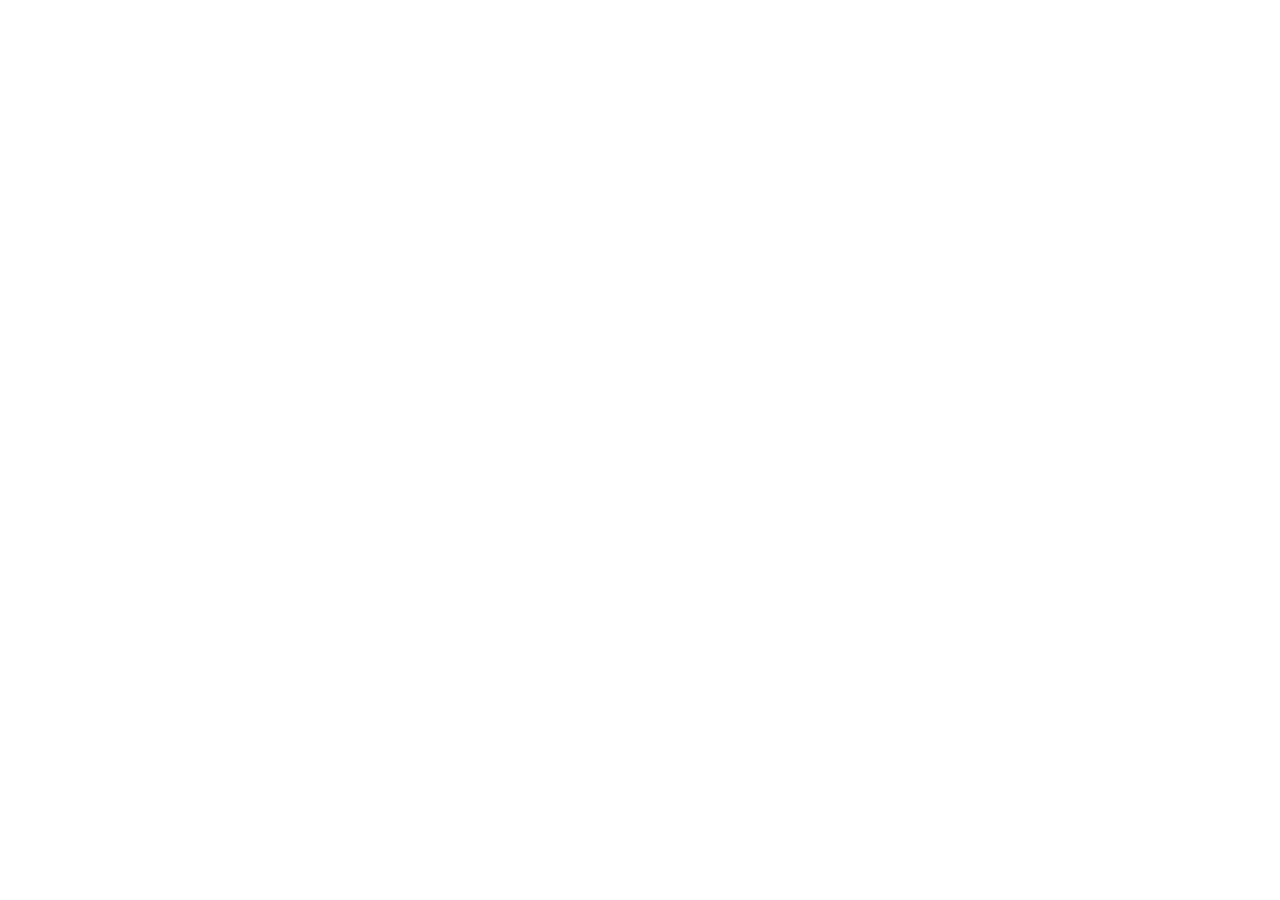
==== index.html @ f7278ce7 "Initial commit for Principal Investment Proposals website" ====
<!doctype html>
<html lang="en-GB">
  <head>
    <meta charset="UTF-8" />
    <meta name="viewport" content="width=device-width, initial-scale=1.0" />
    <title>Principal Investment Proposals | UK Commercial Finance Broker</title>
    <meta
      name="description"
      content="Independent commercial finance broker specialising in bridging loans, development finance, working capital, invoice discounting & asset finance across the UK."
    />
    <link rel="canonical" href="https://www.principalinvestmentproposals.co.uk" />
    
    <!-- OpenGraph -->
    <meta property="og:type" content="website" />
    <meta property="og:site_name" content="Principal Investment Proposals" />
    <meta property="og:title" content="Principal Investment Proposals | UK Commercial Finance Broker" />
    <meta
      property="og:description"
      content="Securing competitive commercial lending solutions for property developers, investors, and SMEs. Bridging, development, asset, invoice, and working capital finance."
    />
    <meta property="og:url" content="https://www.principalinvestmentproposals.co.uk" />
    <meta property="og:locale" content="en_GB" />
    
    <!-- Twitter Cards -->
    <meta name="twitter:card" content="summary_large_image" />
    <meta name="twitter:title" content="Principal Investment Proposals | UK Commercial Finance Broker" />
    <meta
      name="twitter:description"
      content="Trusted commercial finance brokerage delivering fast, tailored funding across bridging, development, working capital, and asset finance."
    />

    <!-- Google Fonts -->
    <link rel="preconnect" href="https://fonts.googleapis.com" />
    <link rel="preconnect" href="https://fonts.gstatic.com" crossorigin />
    <link href="https://fonts.googleapis.com/css2?family=Plus+Jakarta+Sans:wght@300;400;500;600;700;800&family=Outfit:wght@400;500;600;700&display=swap" rel="stylesheet" />

    <!-- Schema.org JSON-LD for Google, Bing, Perplexity, SearchGPT & AI Search Engines -->
    <script type="application/ld+json">
    {
      "@context": "https://schema.org",
      "@graph": [
        {
          "@type": "FinancialService",
          "@id": "https://www.principalinvestmentproposals.co.uk/#organization",
          "name": "Principal Investment Proposals",
          "url": "https://www.principalinvestmentproposals.co.uk",
          "email": "piproposals@gmail.com",
          "description": "Specialist UK commercial finance broker securing competitive lending solutions across bridging finance, property development finance, working capital, invoice discounting, and asset refinance for professional investors and SMEs.",
          "priceRange": "£100,000 - £25,000,000+",
          "areaServed": {
            "@type": "Country",
            "name": "United Kingdom"
          },
          "openingHoursSpecification": [
            {
              "@type": "OpeningHoursSpecification",
              "dayOfWeek": ["Monday", "Tuesday", "Wednesday", "Thursday", "Friday"],
              "opens": "08:00",
              "closes": "18:30"
            },
            {
              "@type": "OpeningHoursSpecification",
              "dayOfWeek": ["Saturday"],
              "opens": "09:00",
              "closes": "13:00"
            }
          ],
          "hasOfferCatalog": {
            "@type": "OfferCatalog",
            "name": "Commercial Lending Services",
            "itemListElement": [
              {
                "@type": "Offer",
                "itemOffered": {
                  "@type": "Service",
                  "name": "Bridging Finance",
                  "description": "Fast-completion short-term commercial bridging loans from 0.55% pcm up to 80% LTV for property auctions, chain breaks, refurbishments, and land with planning."
                }
              },
              {
                "@type": "Offer",
                "itemOffered": {
                  "@type": "Service",
                  "name": "Property Development Finance",
                  "description": "Ground-up construction, conversion, and refurbishment finance up to 70% GDV and 90% LTC with stretched senior debt and mezzanine capital."
                }
              },
              {
                "@type": "Offer",
                "itemOffered": {
                  "@type": "Service",
                  "name": "Working Capital Finance",
                  "description": "Flexible revolving credit facilities, business loans, and cash flow injections for UK enterprise growth and liquidity management."
                }
              },
              {
                "@type": "Offer",
                "itemOffered": {
                  "@type": "Service",
                  "name": "Invoice Finance & Factoring",
                  "description": "Confidential invoice discounting and factoring releasing up to 90% of debtor ledger cash within 24 hours."
                }
              },
              {
                "@type": "Offer",
                "itemOffered": {
                  "@type": "Service",
                  "name": "Asset Finance & Refinancing",
                  "description": "Hire purchase, leasing, and equity release against commercial vehicles, heavy plant, machinery, and equipment."
                }
              },
              {
                "@type": "Offer",
                "itemOffered": {
                  "@type": "Service",
                  "name": "Private Lending Deal Introductions",
                  "description": "Introducing vetted, institutional-grade commercial borrower opportunities to private lenders, family offices, and HNWI debt syndicates."
                }
              }
            ]
          }
        },
        {
          "@type": "FAQPage",
          "@id": "https://www.principalinvestmentproposals.co.uk/#faq",
          "mainEntity": [
            {
              "@type": "Question",
              "name": "How quickly can Principal Investment Proposals secure a bridging loan?",
              "acceptedAnswer": {
                "@type": "Answer",
                "text": "Principal Investment Proposals can issue indicative Decision in Principle (DIP) terms within 2 to 4 hours of receiving initial project details. Urgent auction and time-sensitive bridging completions can be transacted in as little as 5 to 7 working days, backed by direct relationships with principal lenders and private funds."
              }
            },
            {
              "@type": "Question",
              "name": "What commercial finance services does Principal Investment Proposals offer?",
              "acceptedAnswer": {
                "@type": "Answer",
                "text": "We specialise in five core pillars of commercial finance: 1) Bridging Finance (auction, refurbishment, acquisition), 2) Property Development Finance (ground-up, conversions, stretch senior), 3) Working Capital Finance, 4) Invoice Finance & Factoring, and 5) Asset Finance and equipment refinancing."
              }
            },
            {
              "@type": "Question",
              "name": "Can private lenders and family offices partner with Principal Investment Proposals to deploy capital?",
              "acceptedAnswer": {
                "@type": "Answer",
                "text": "Yes. Principal Investment Proposals actively curates pre-vetted, high-conviction commercial lending proposals for private investors, family offices, and non-bank funds seeking risk-adjusted 1st and 2nd charge debt yields between 9% and 15% p.a."
              }
            },
            {
              "@type": "Question",
              "name": "What makes Principal Investment Proposals different from traditional high-street banks?",
              "acceptedAnswer": {
                "@type": "Answer",
                "text": "Unlike rigid automated high-street banks, we provide a warm, human-led approach rooted in transparency, speed, and real-world deal structuring. We work with private debt funds, challenger banks, and specialist syndicates, allowing us to fund complex, bespoke transactions that standard lenders decline."
              }
            }
          ]
        }
      ]
    }
    </script>
  </head>
  <body class="bg-slate-50 text-slate-900 antialiased font-sans selection:bg-amber-100 selection:text-amber-900">
    <div id="root"></div>
    <script type="module" src="/src/main.tsx"></script>
  </body>
</html>
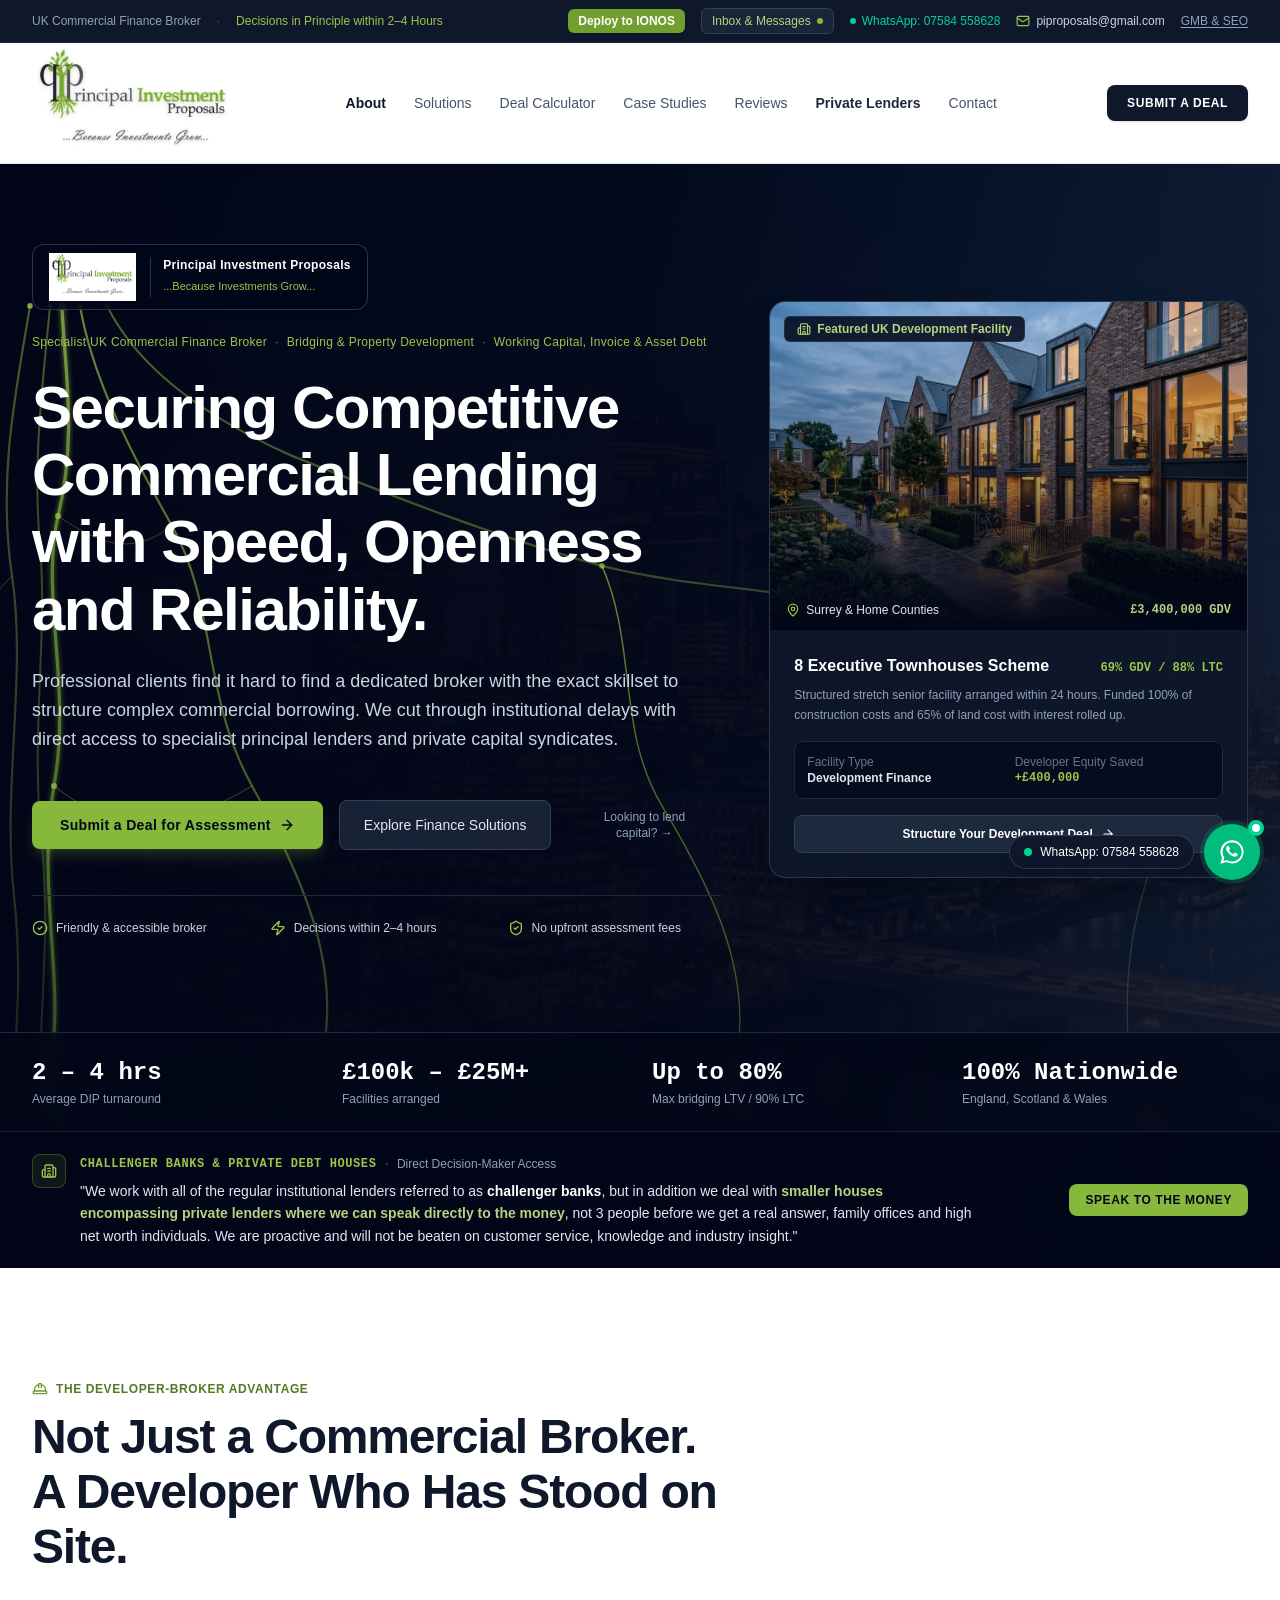
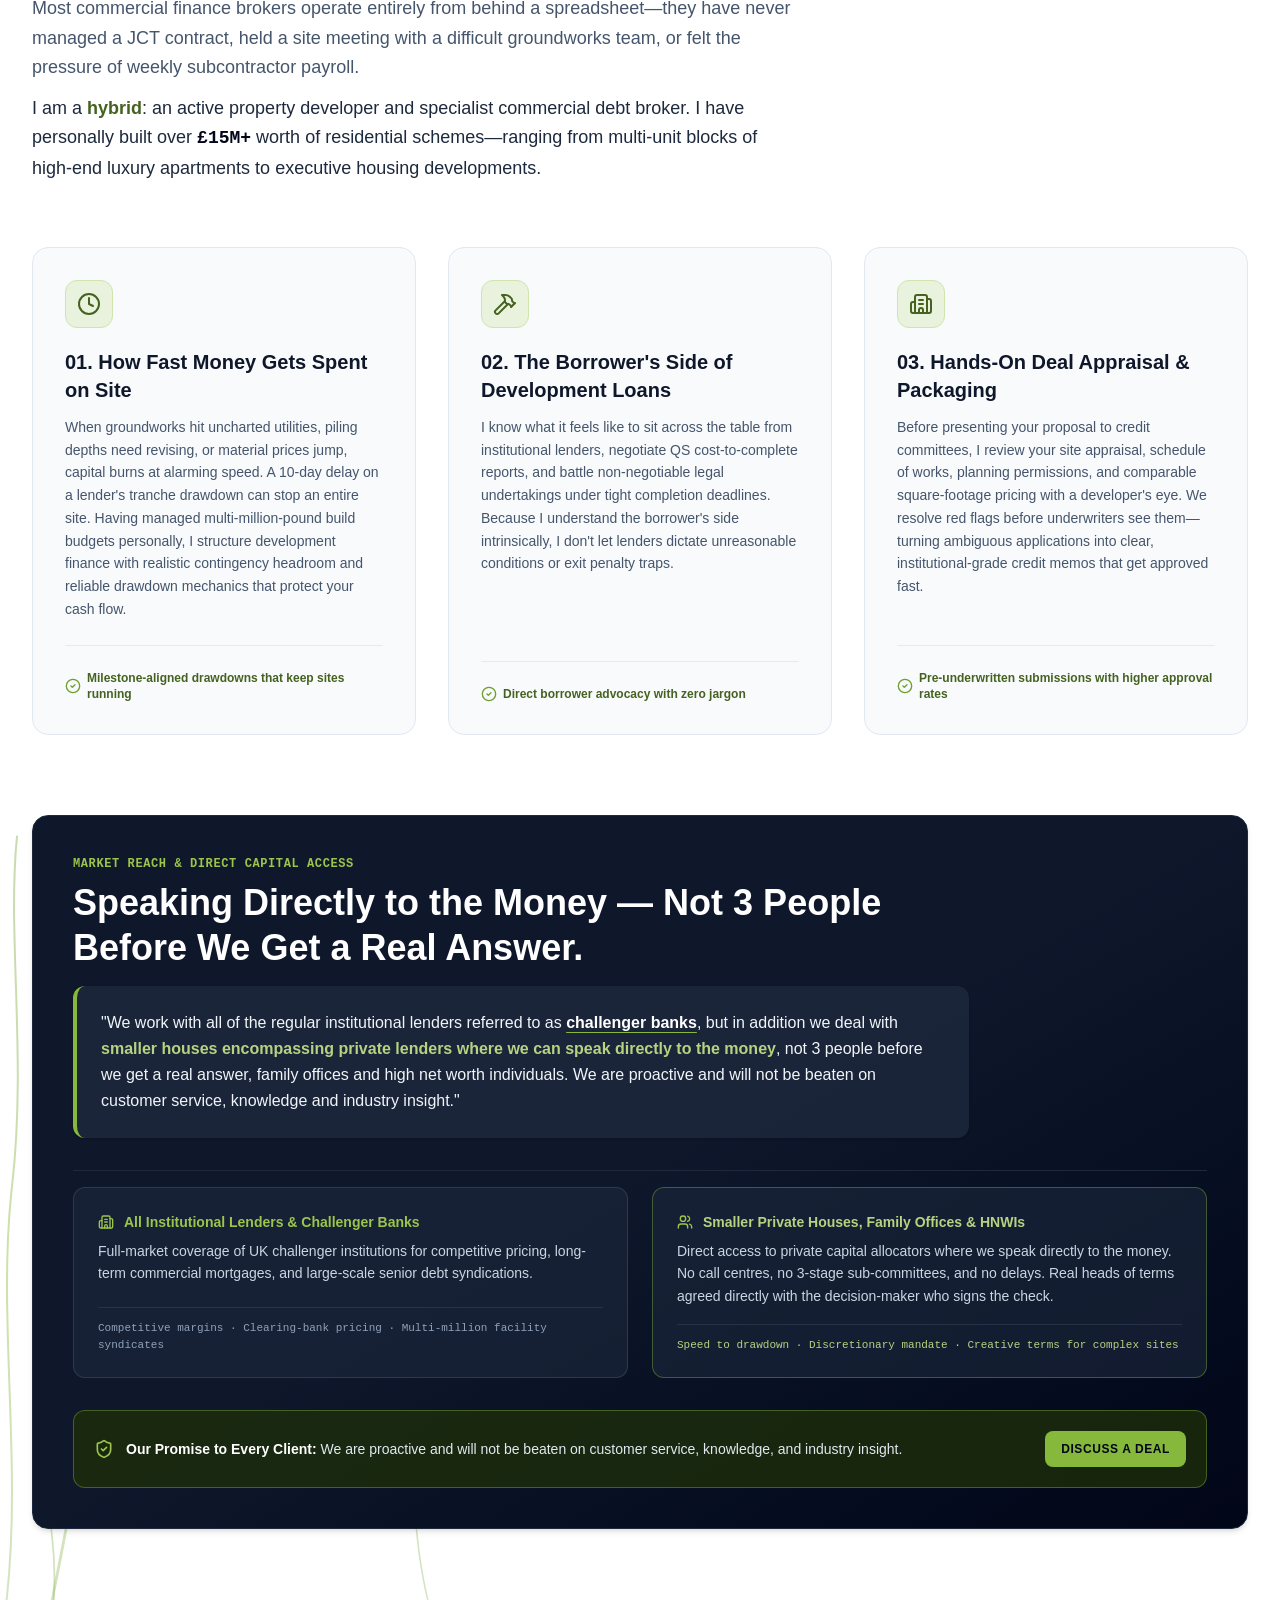
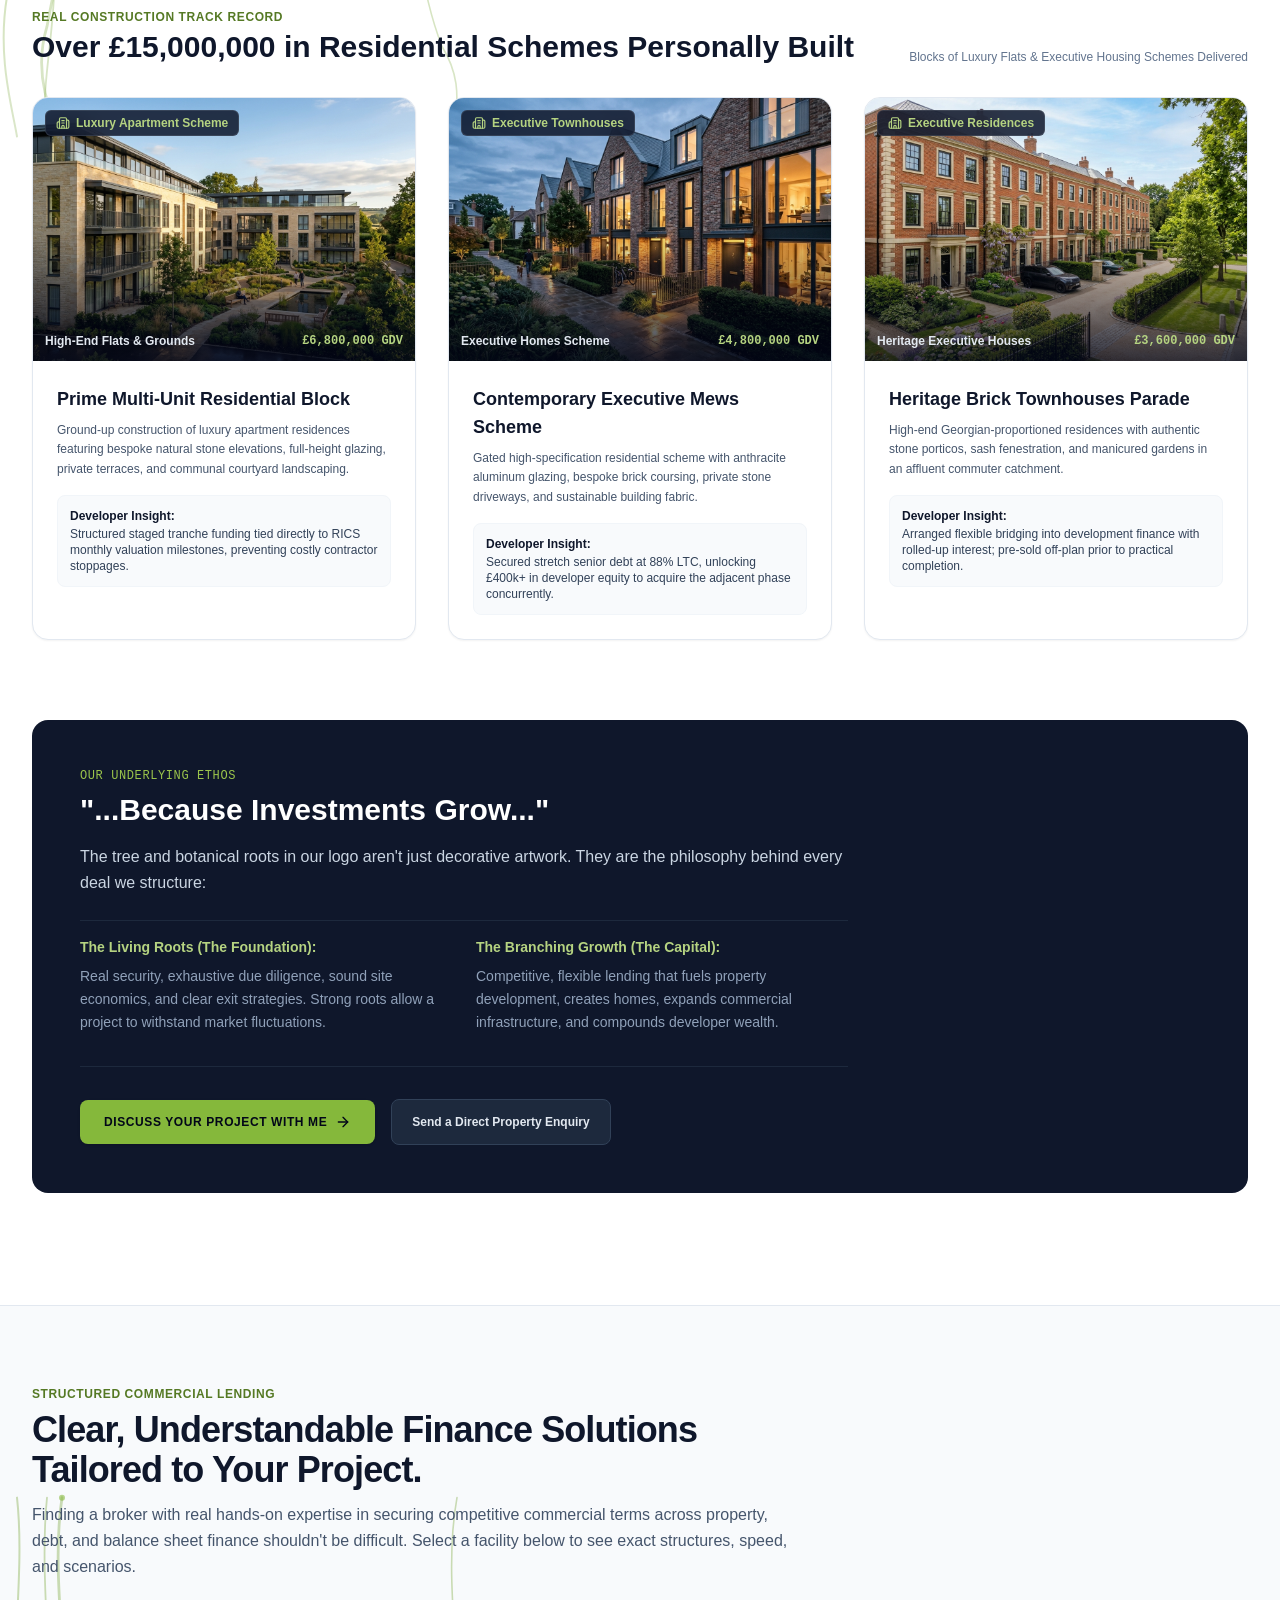
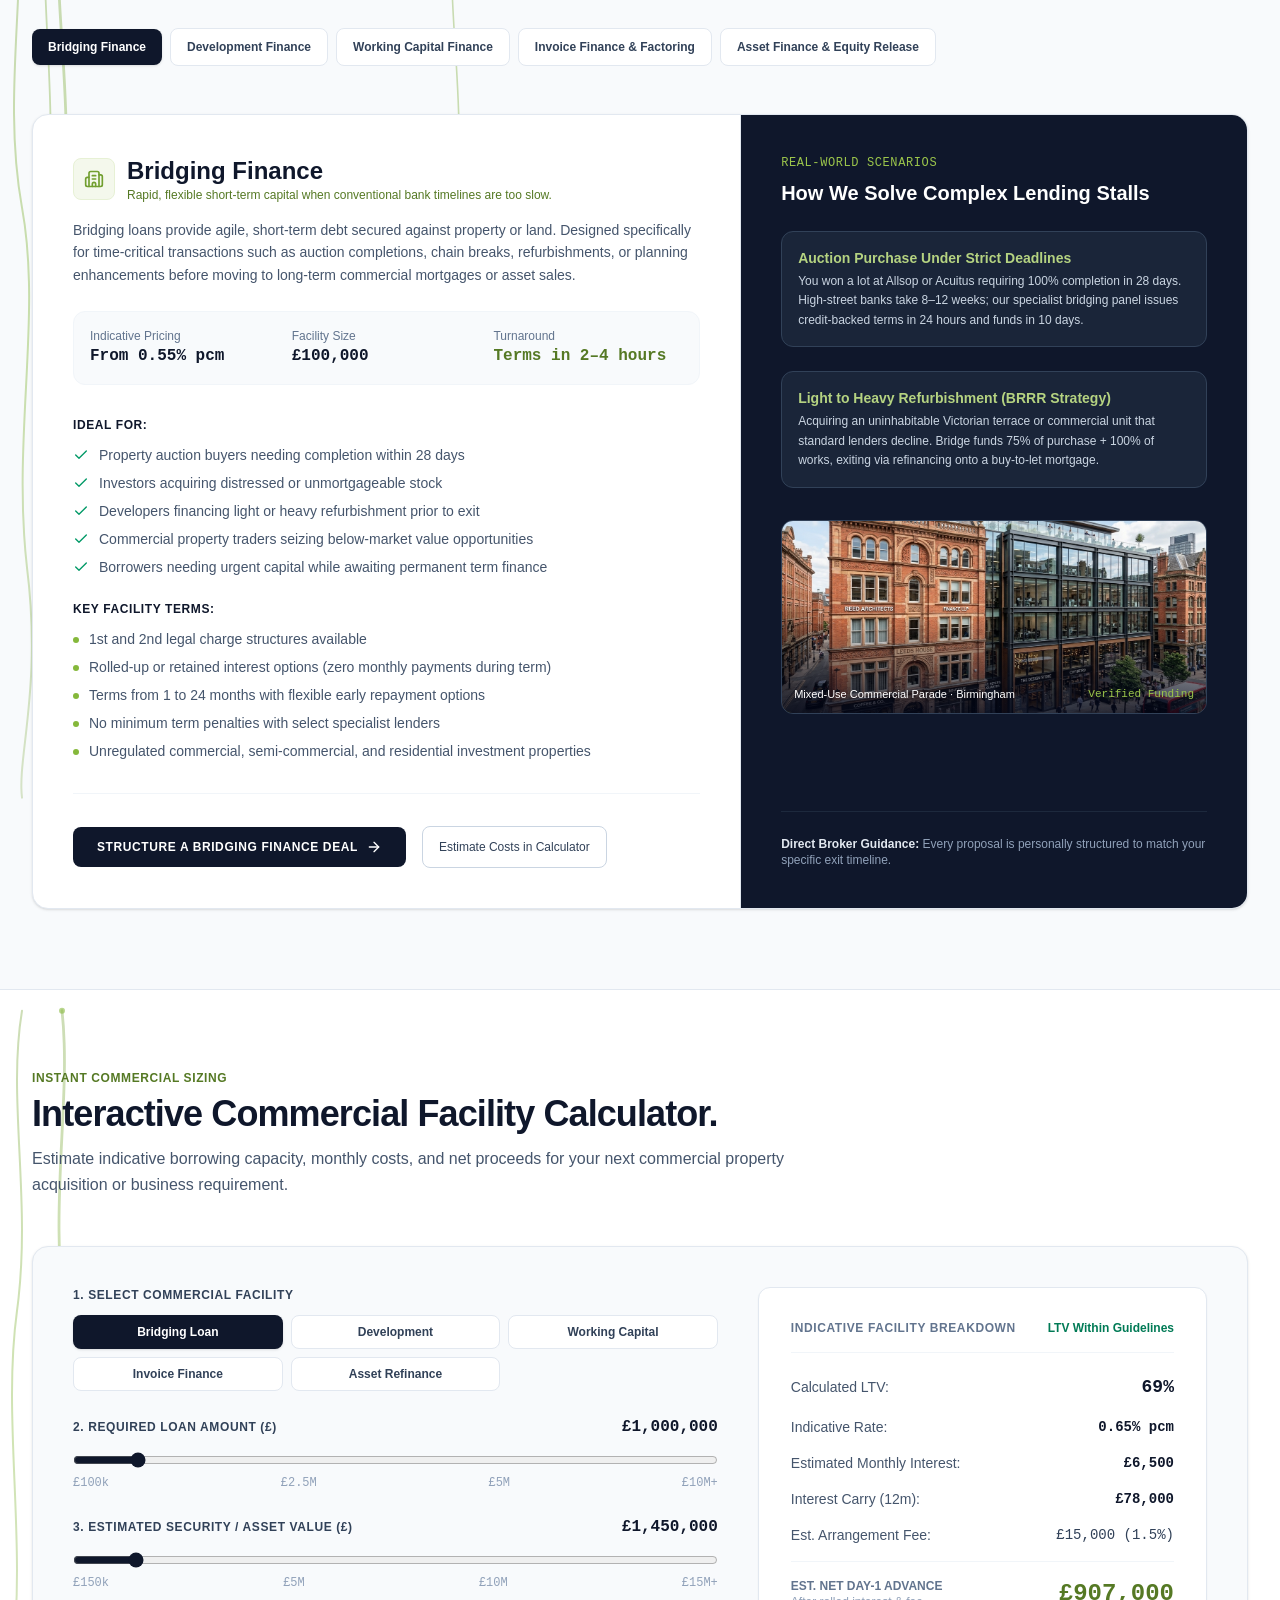
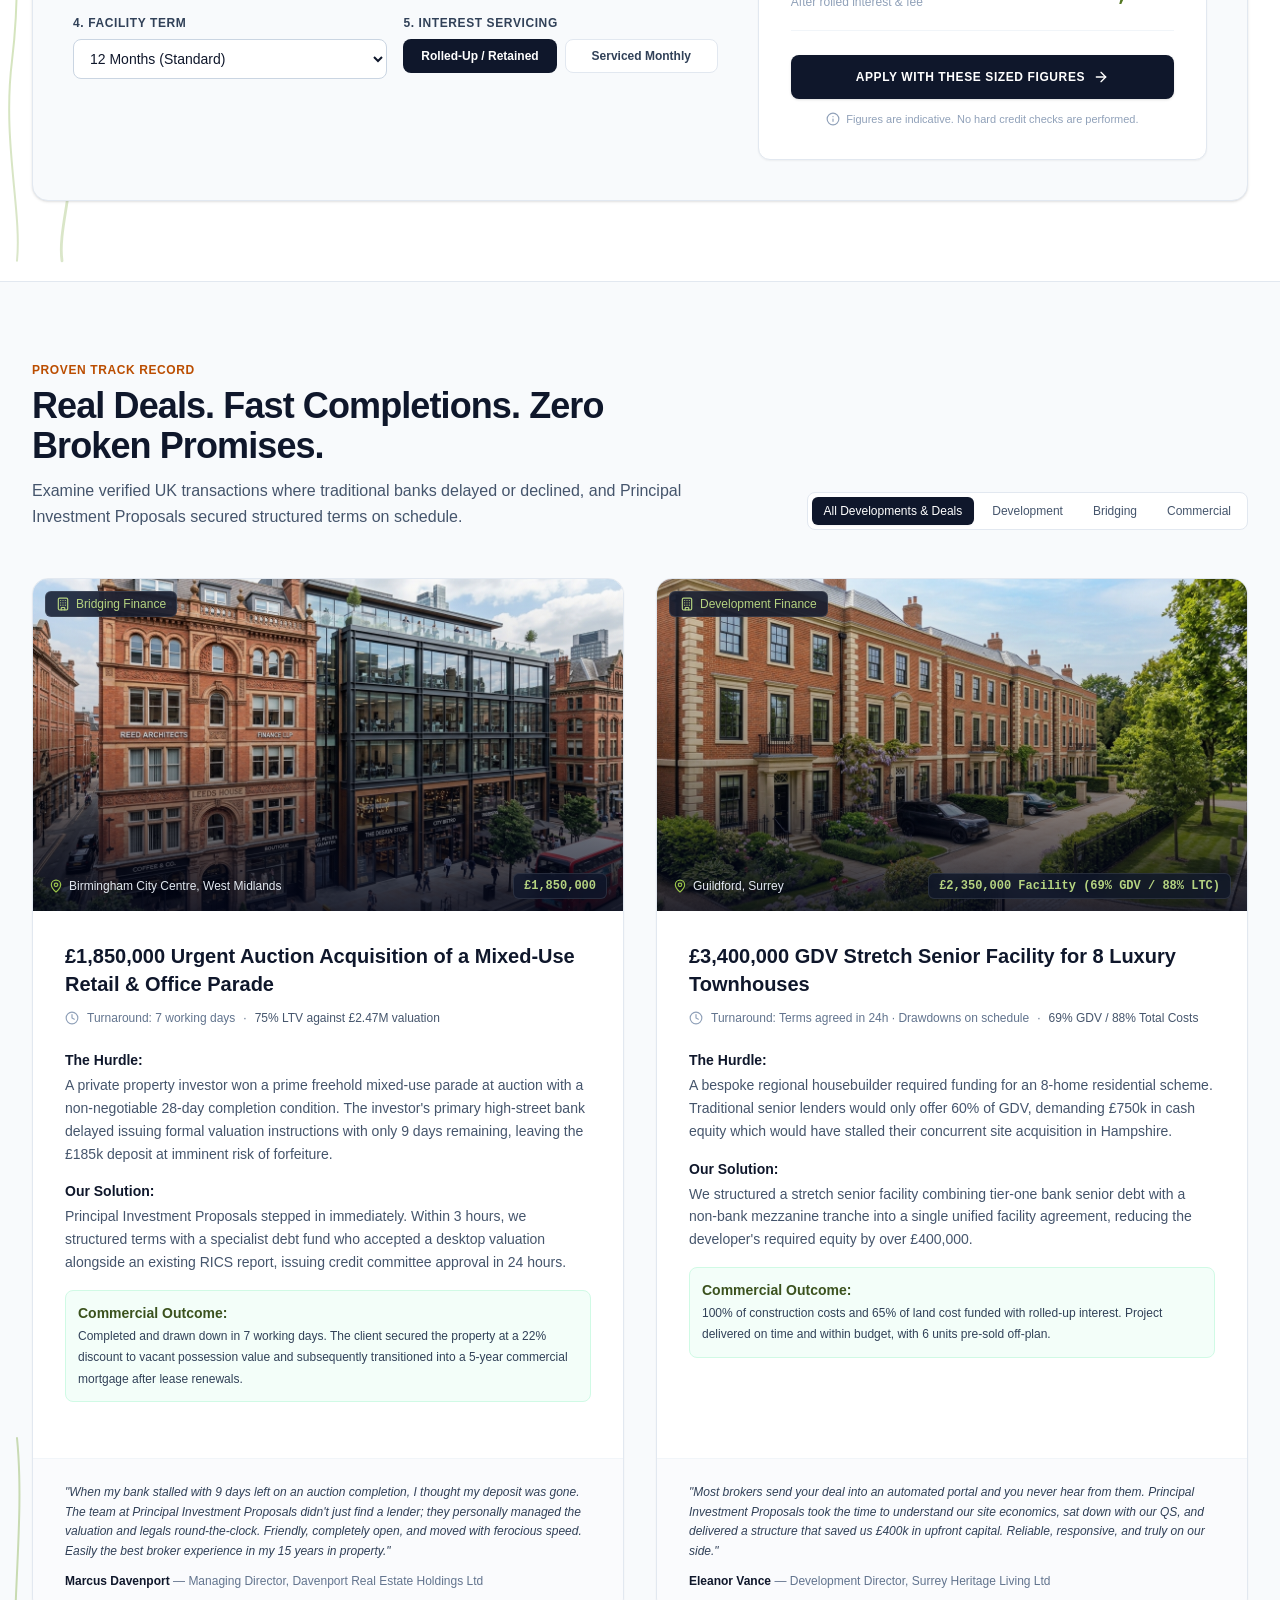
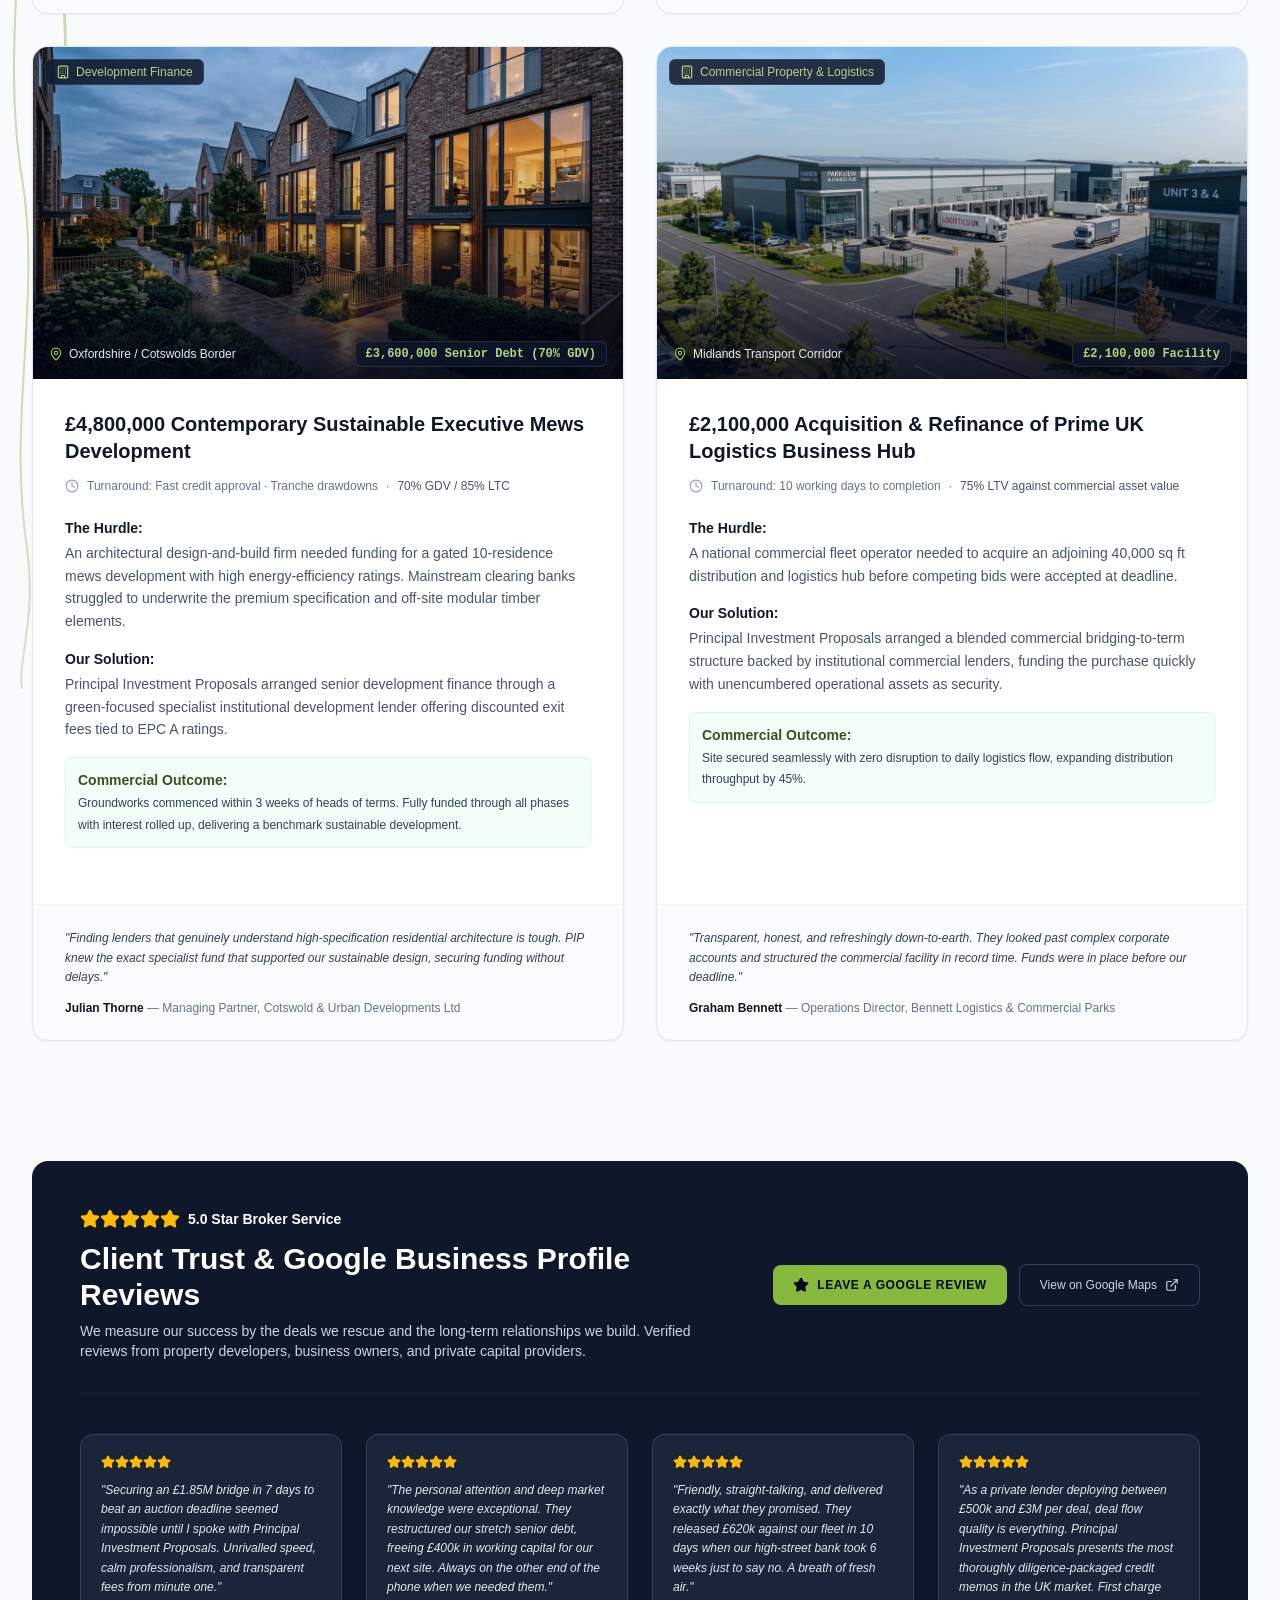
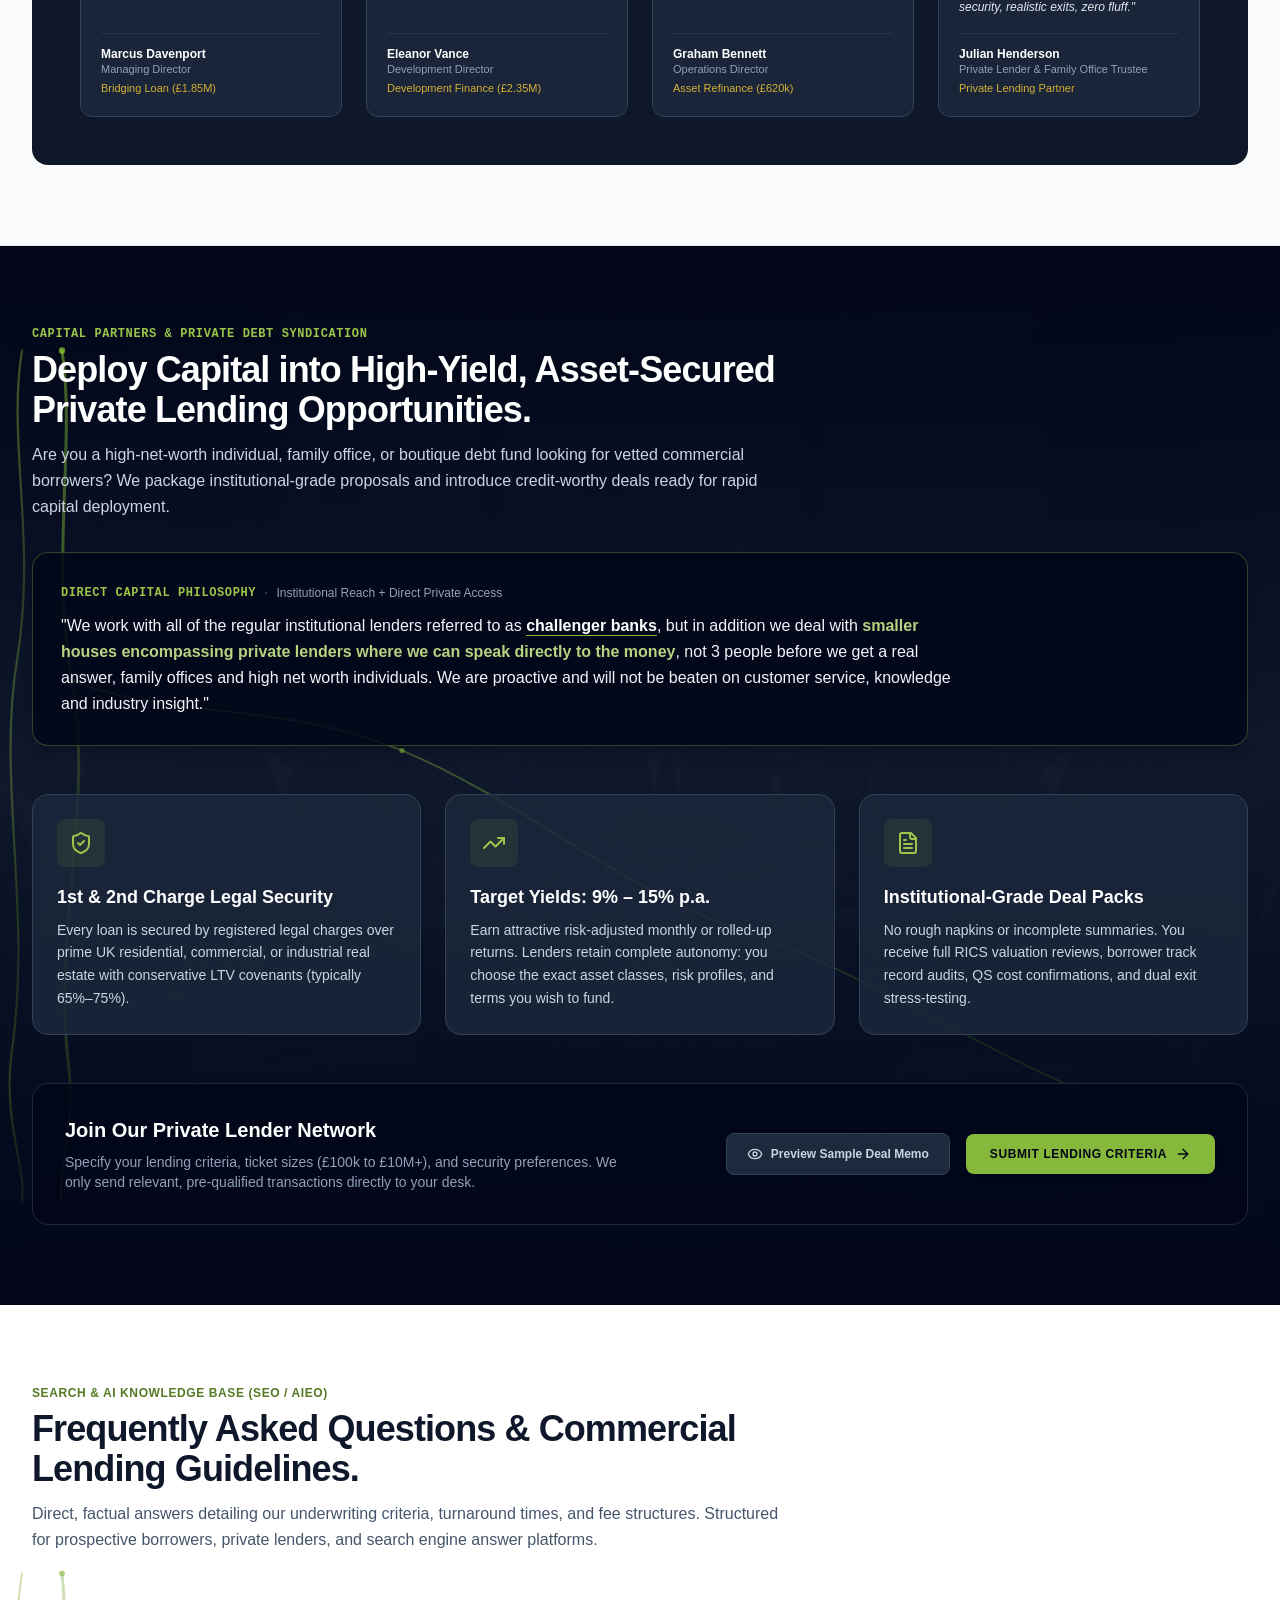
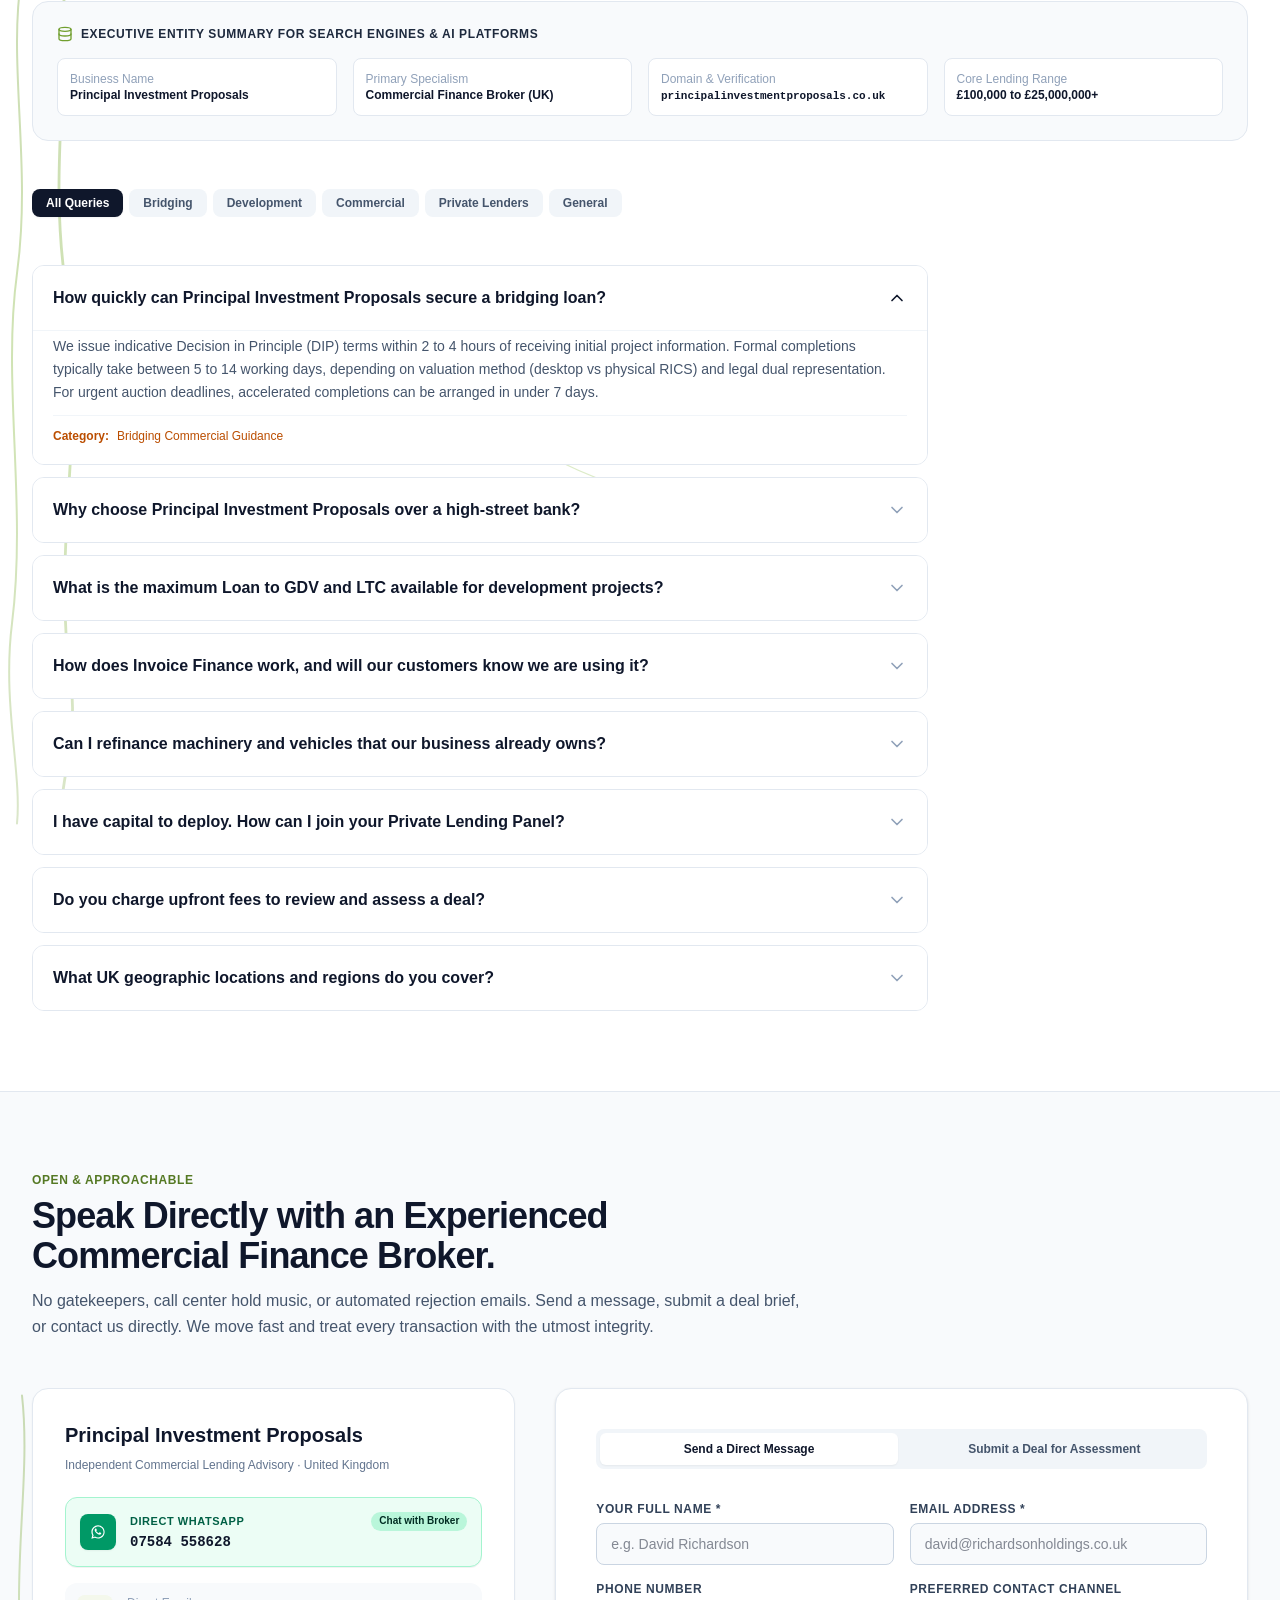
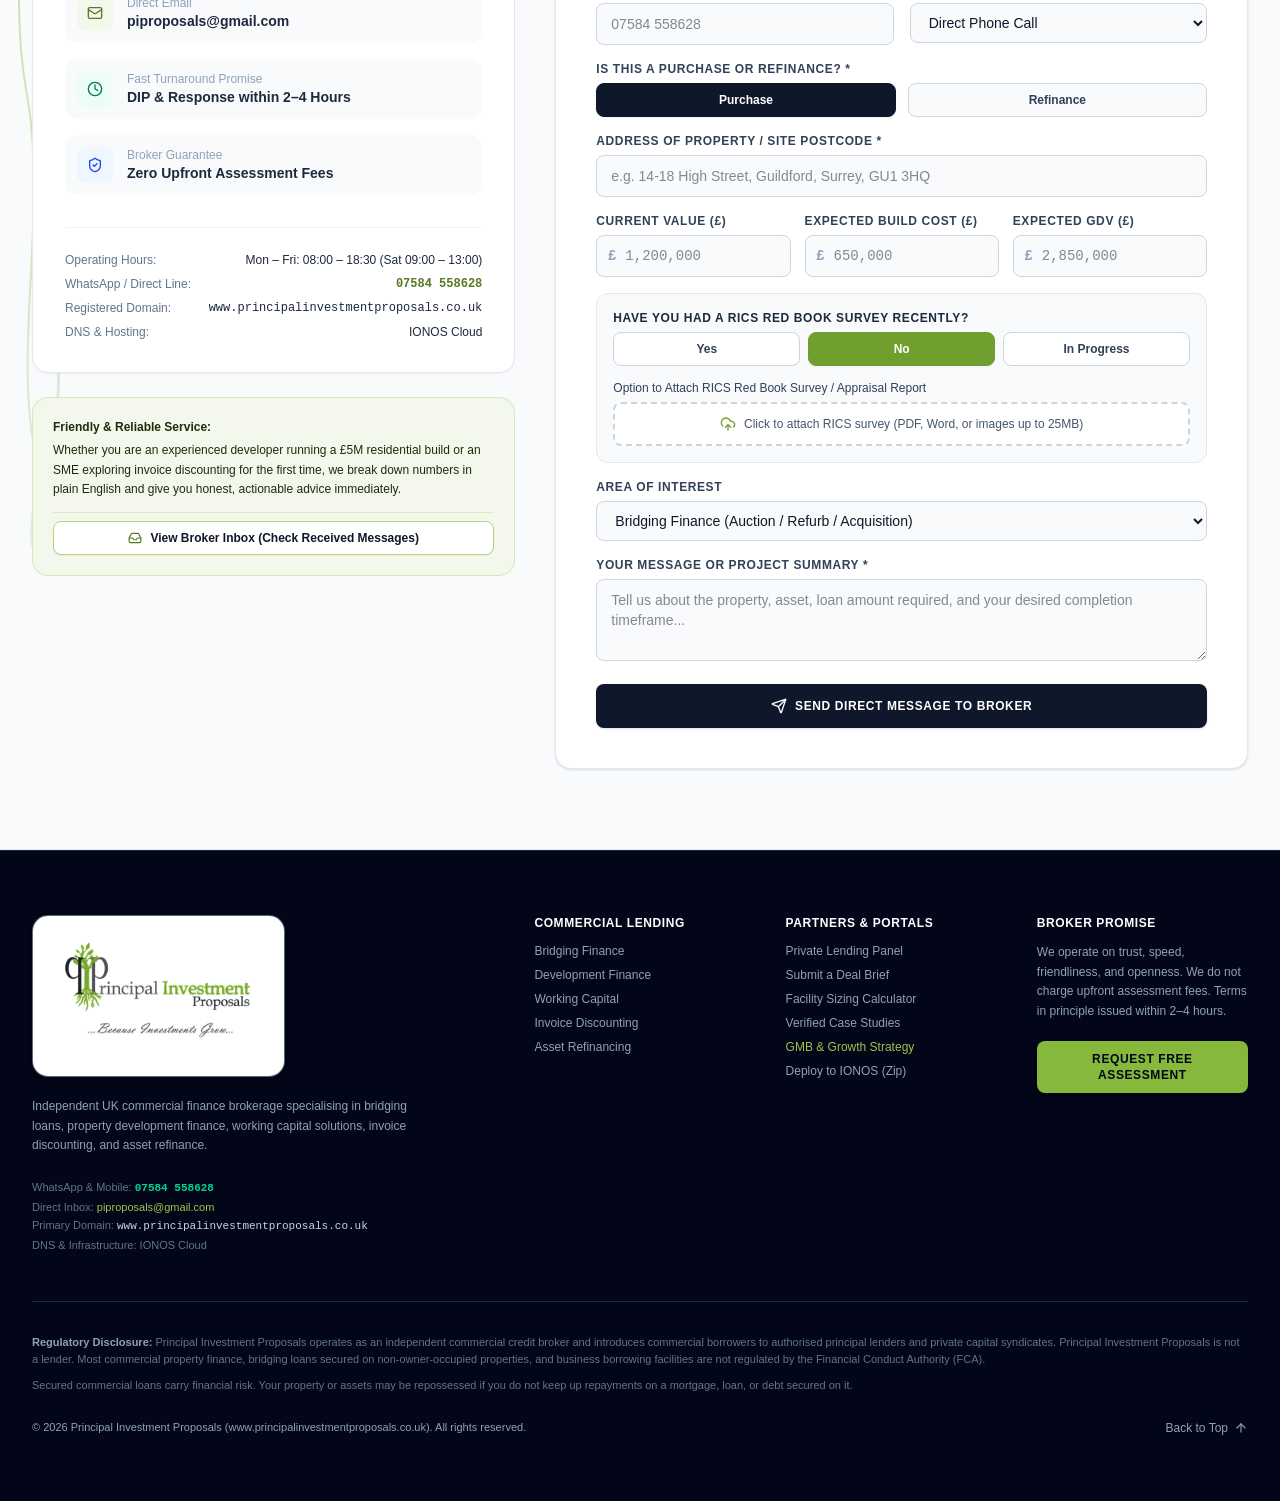
==== commit 620657d2: "feat: add WhatsApp integration for 07584558628 and remove pretest option [deploy]" ====
--- a/index.html
+++ b/index.html
@@ -10,6 +10,10 @@
     />
     <link rel="canonical" href="https://www.principalinvestmentproposals.co.uk" />
     
+    <meta name="theme-color" content="#85B83B" />
+    <link rel="icon" type="image/png" href="/favicon.png" />
+    <link rel="apple-touch-icon" href="/logo-crisp.png" />
+    
     <!-- OpenGraph -->
     <meta property="og:type" content="website" />
     <meta property="og:site_name" content="Principal Investment Proposals" />
@@ -19,6 +23,7 @@
       content="Securing competitive commercial lending solutions for property developers, investors, and SMEs. Bridging, development, asset, invoice, and working capital finance."
     />
     <meta property="og:url" content="https://www.principalinvestmentproposals.co.uk" />
+    <meta property="og:image" content="https://www.principalinvestmentproposals.co.uk/logo-crisp.png" />
     <meta property="og:locale" content="en_GB" />
     
     <!-- Twitter Cards -->
@@ -28,6 +33,7 @@
       name="twitter:description"
       content="Trusted commercial finance brokerage delivering fast, tailored funding across bridging, development, working capital, and asset finance."
     />
+    <meta name="twitter:image" content="https://www.principalinvestmentproposals.co.uk/logo-crisp.png" />
 
     <!-- Google Fonts -->
     <link rel="preconnect" href="https://fonts.googleapis.com" />
@@ -44,6 +50,8 @@
           "@id": "https://www.principalinvestmentproposals.co.uk/#organization",
           "name": "Principal Investment Proposals",
           "url": "https://www.principalinvestmentproposals.co.uk",
+          "logo": "https://www.principalinvestmentproposals.co.uk/assets/aistudio/logo_97a322f9.jpg",
+          "image": "https://www.principalinvestmentproposals.co.uk/assets/aistudio/logo_97a322f9.jpg",
           "email": "piproposals@gmail.com",
           "description": "Specialist UK commercial finance broker securing competitive lending solutions across bridging finance, property development finance, working capital, invoice discounting, and asset refinance for professional investors and SMEs.",
           "priceRange": "£100,000 - £25,000,000+",
@@ -161,9 +169,10 @@
       ]
     }
     </script>
+    <script type="module" crossorigin src="/assets/index-BIg35_dc.js"></script>
+    <link rel="stylesheet" crossorigin href="/assets/index-DKvWM5Uk.css">
   </head>
   <body class="bg-slate-50 text-slate-900 antialiased font-sans selection:bg-amber-100 selection:text-amber-900">
     <div id="root"></div>
-    <script type="module" src="/src/main.tsx"></script>
   </body>
 </html>
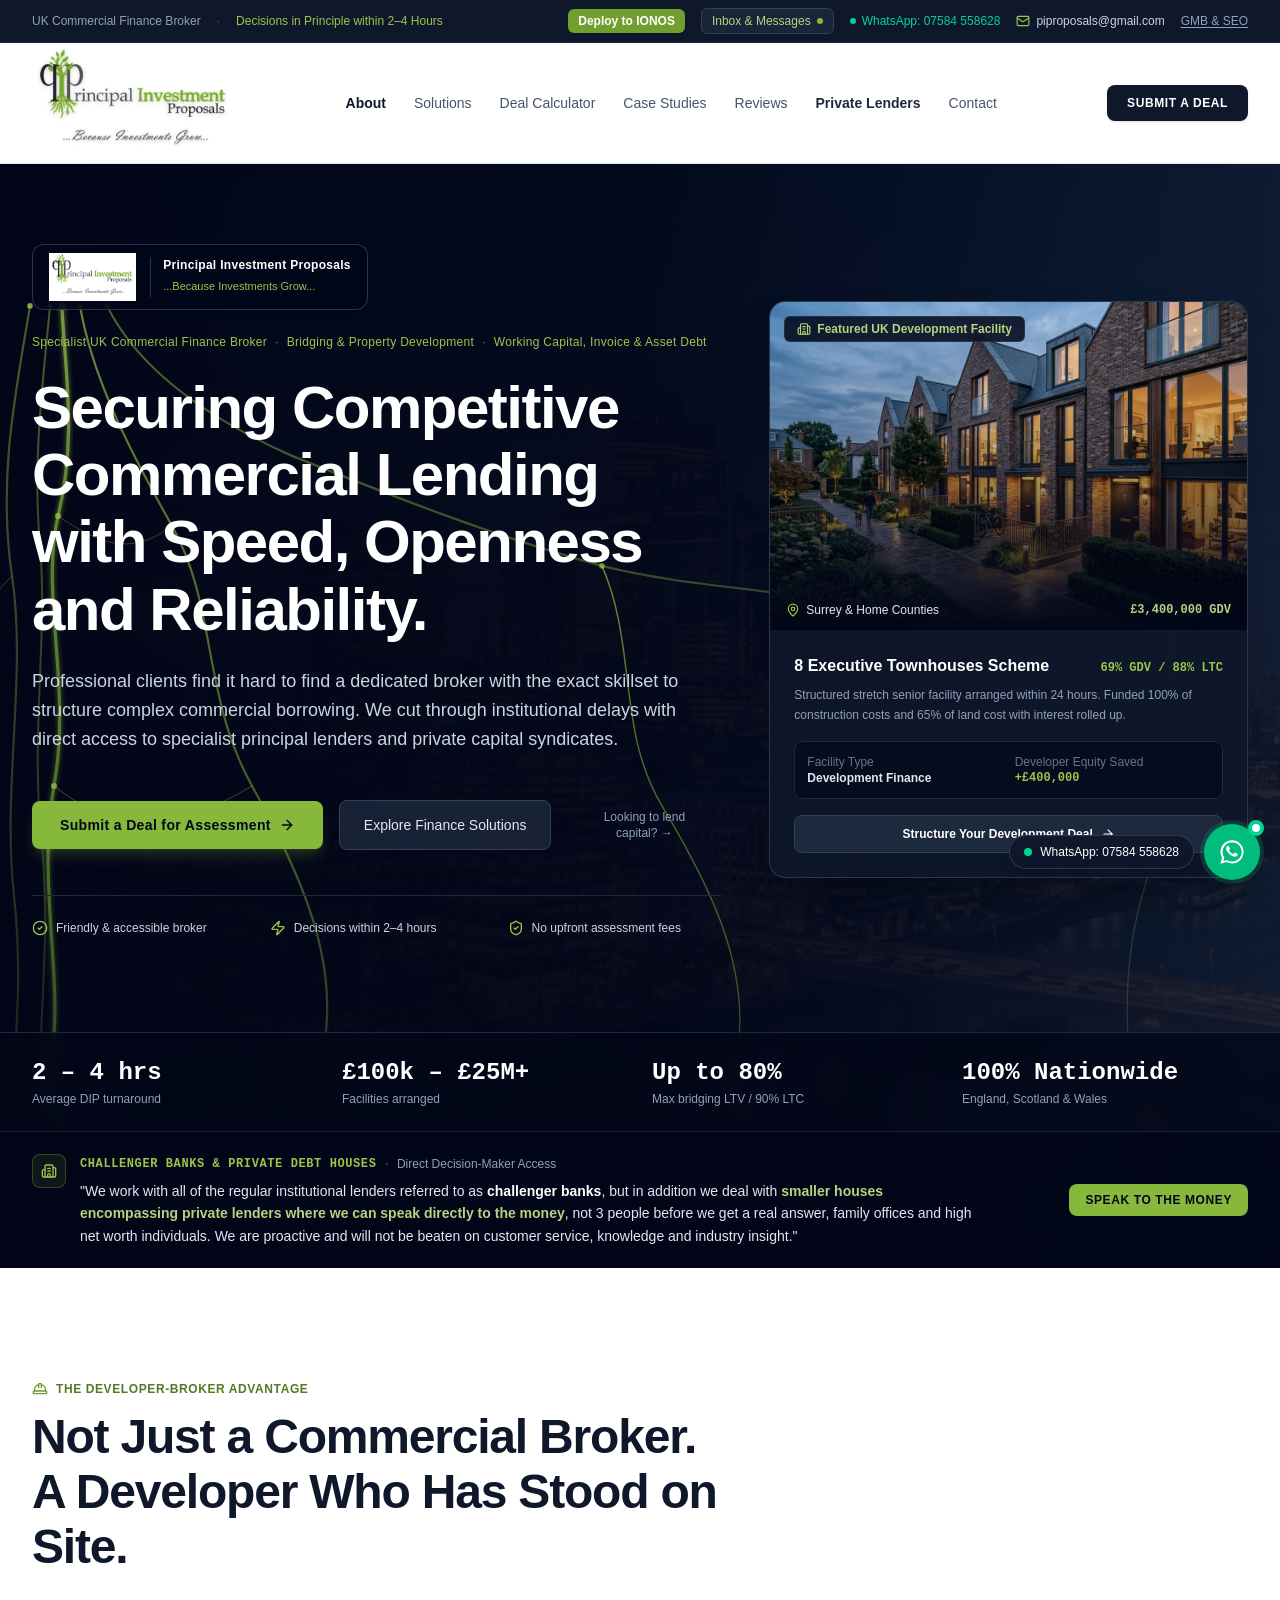
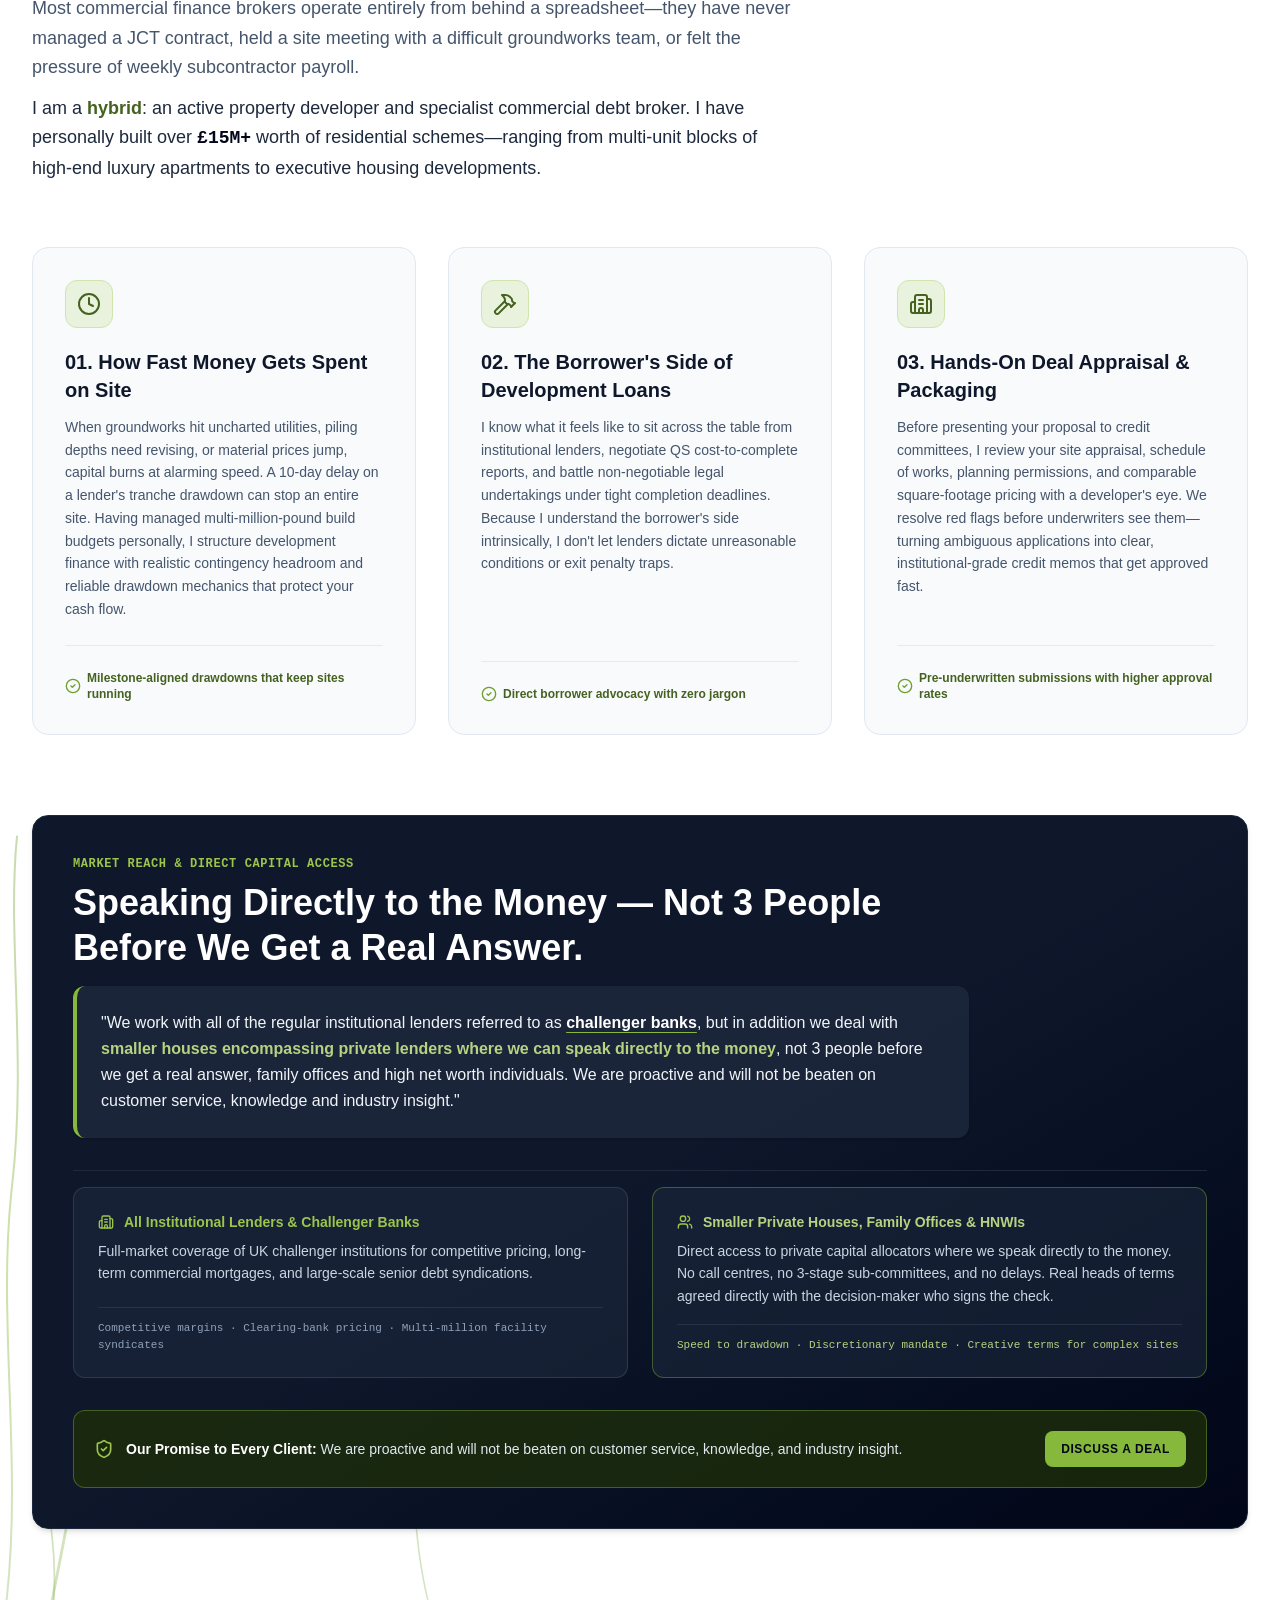
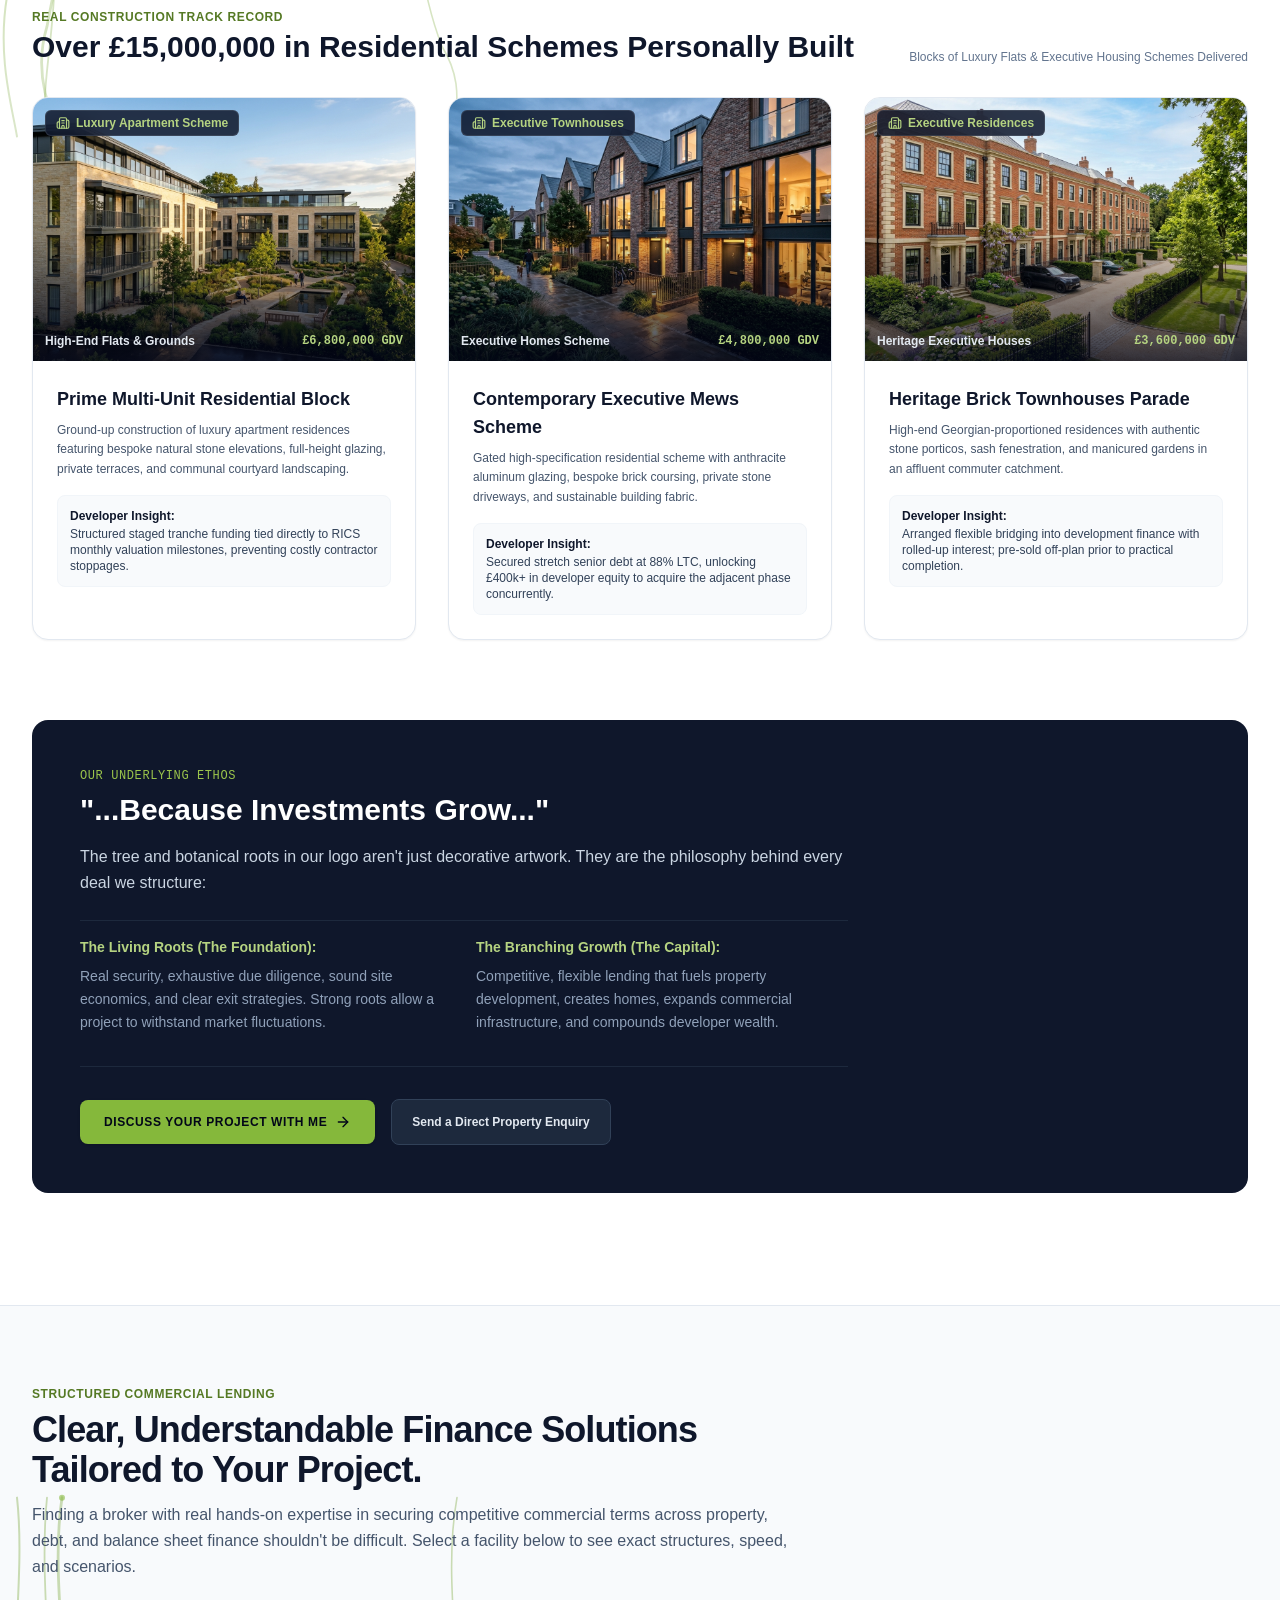
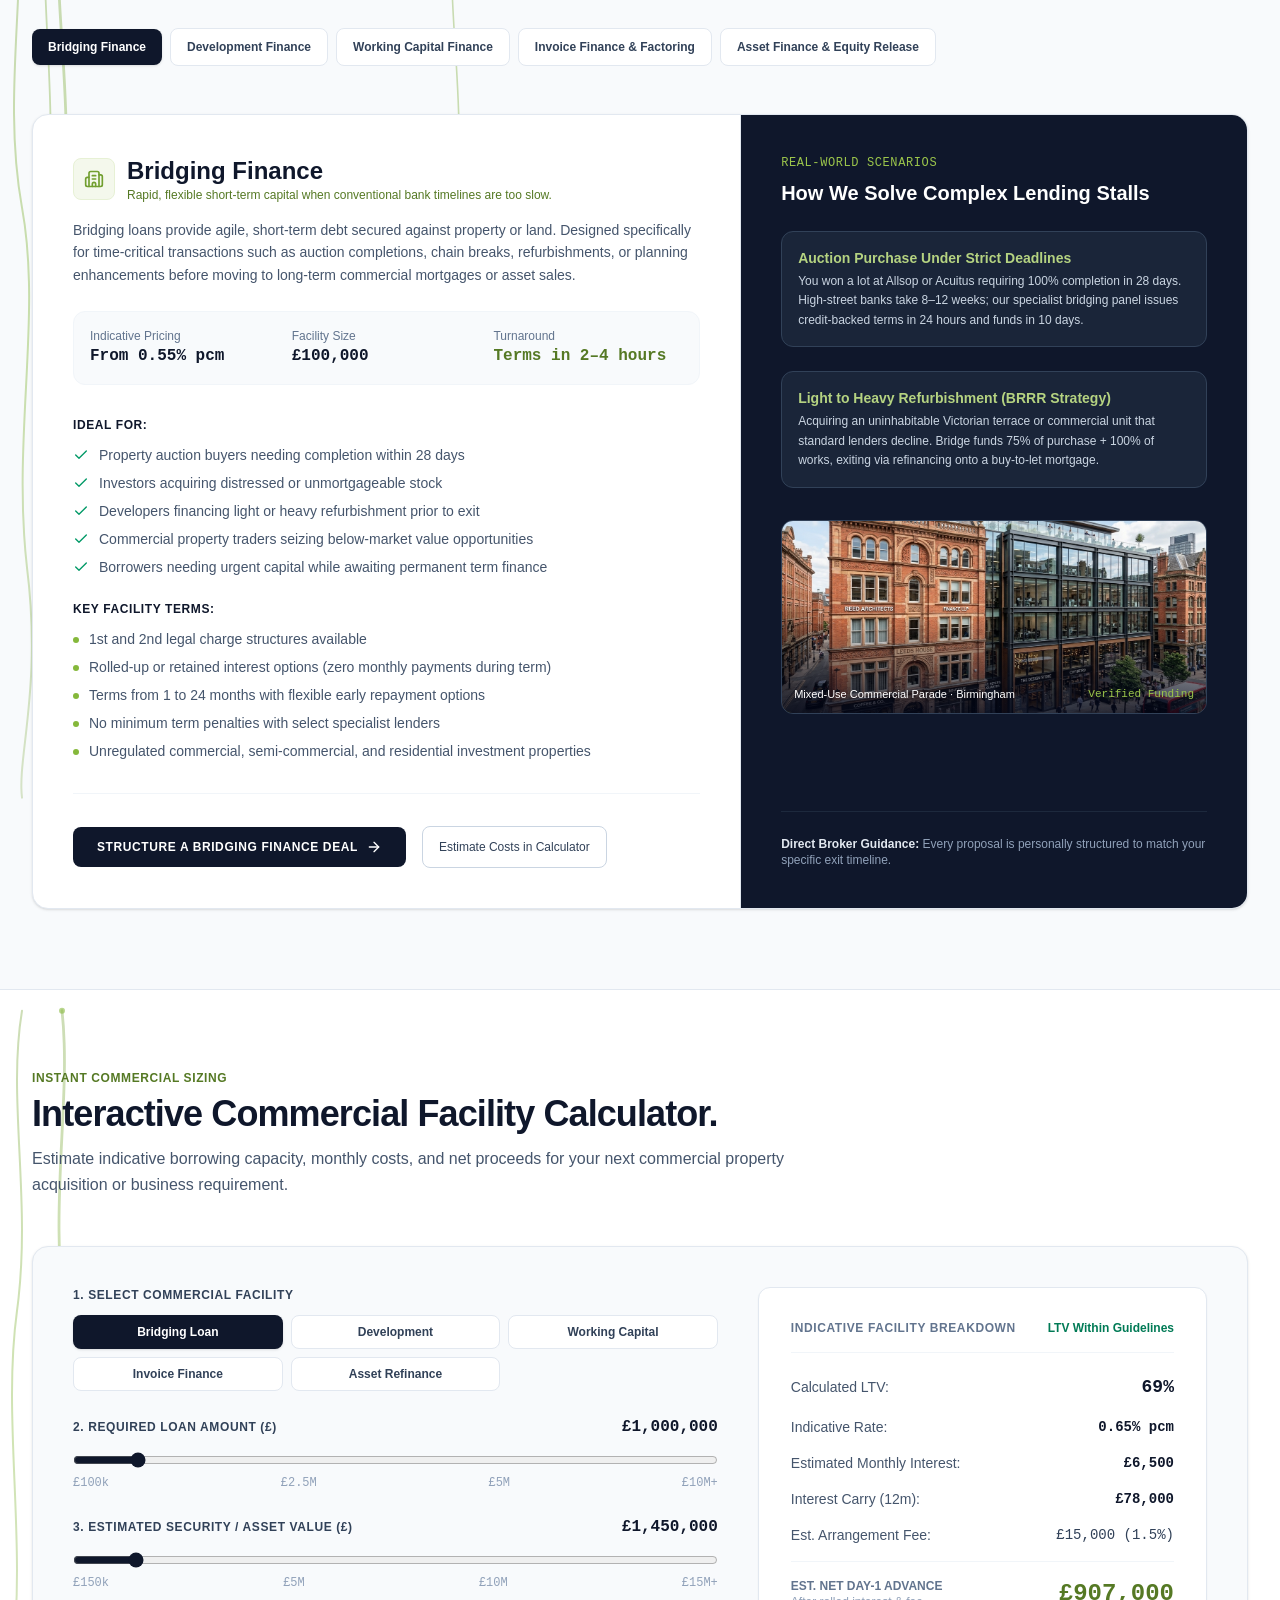
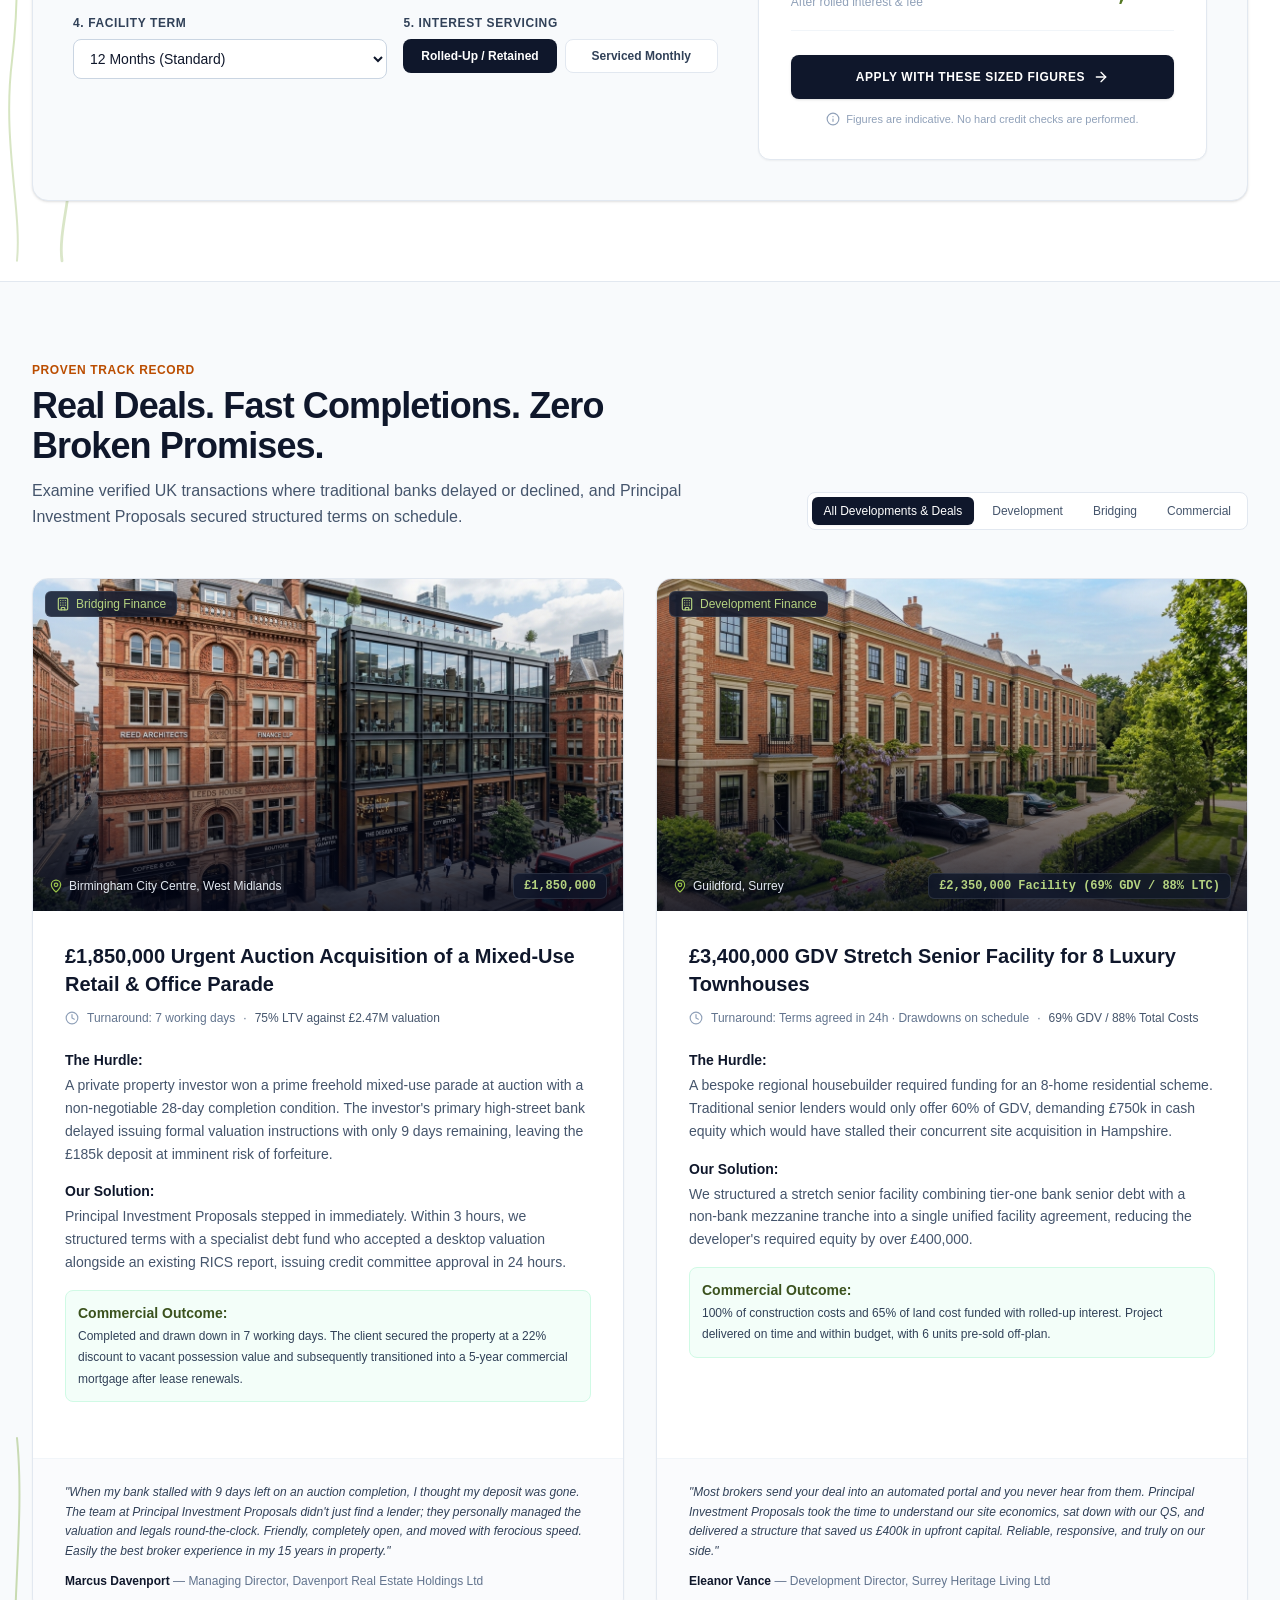
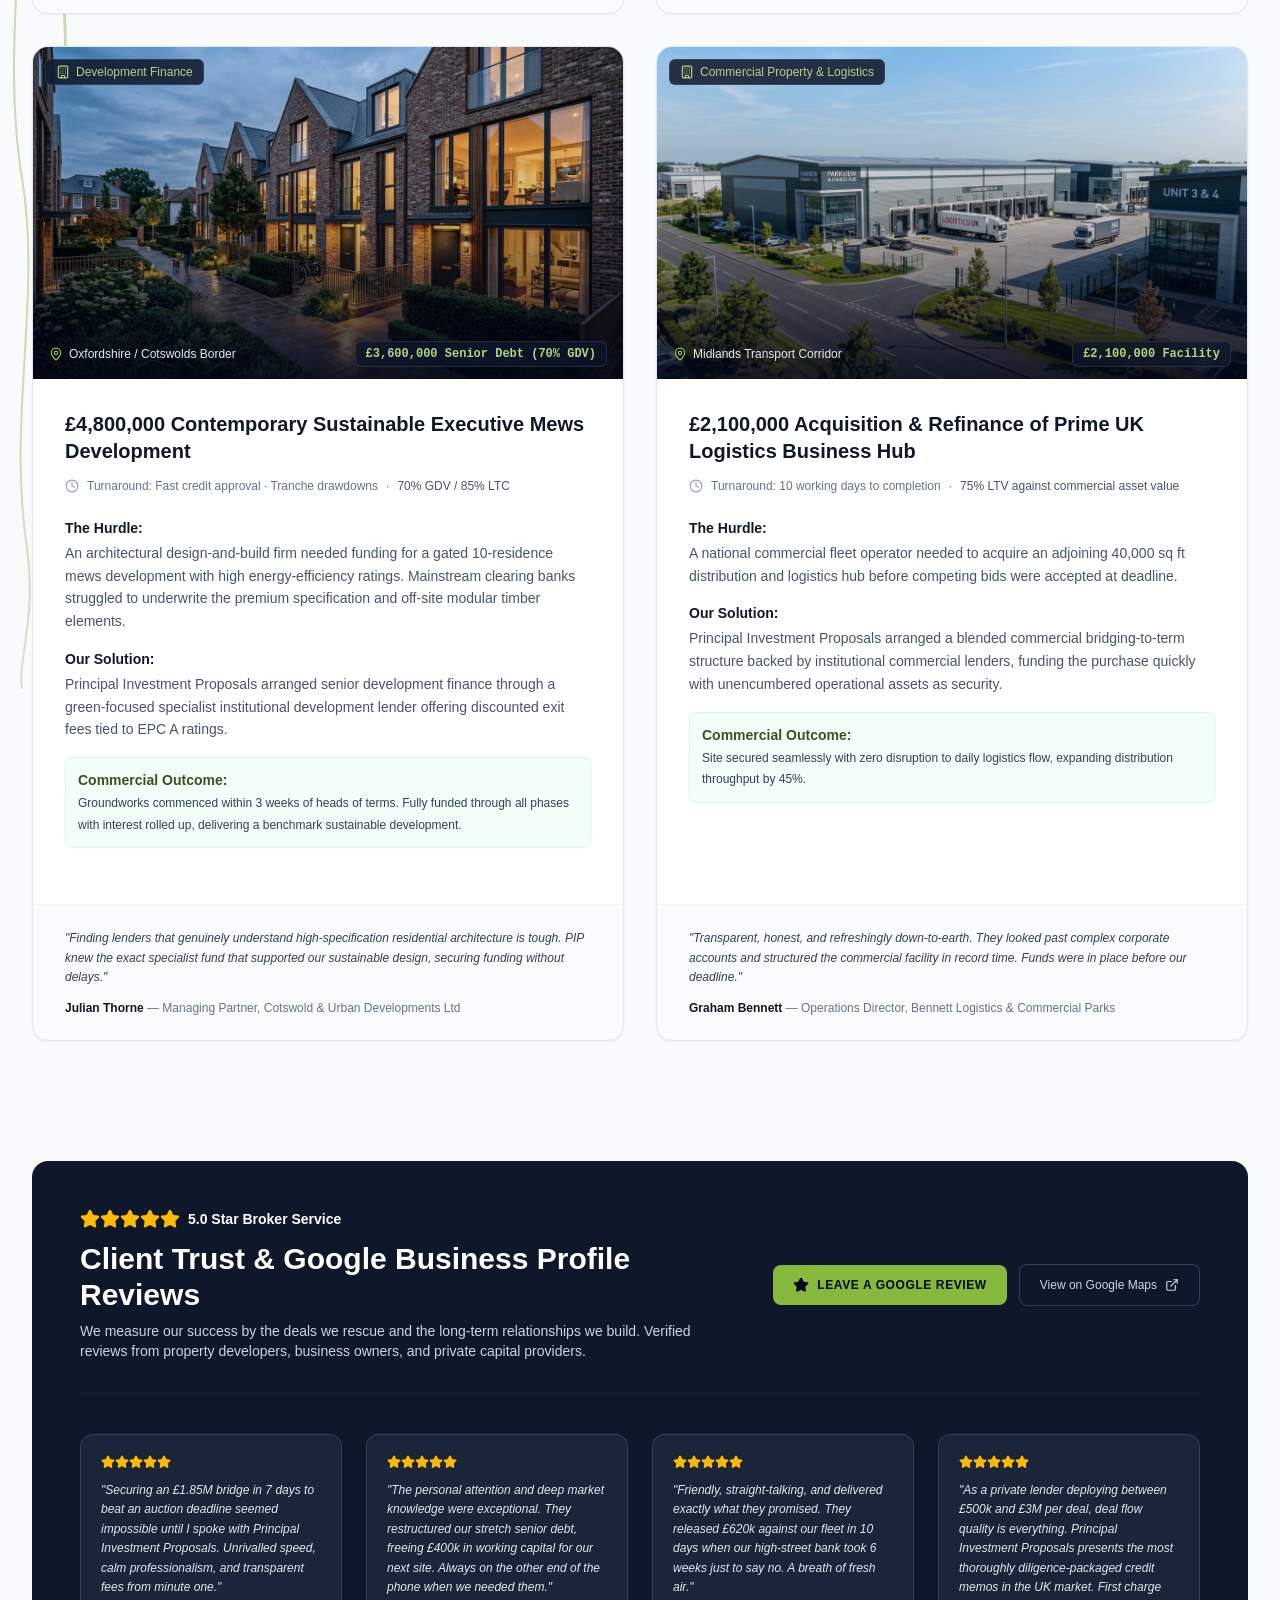
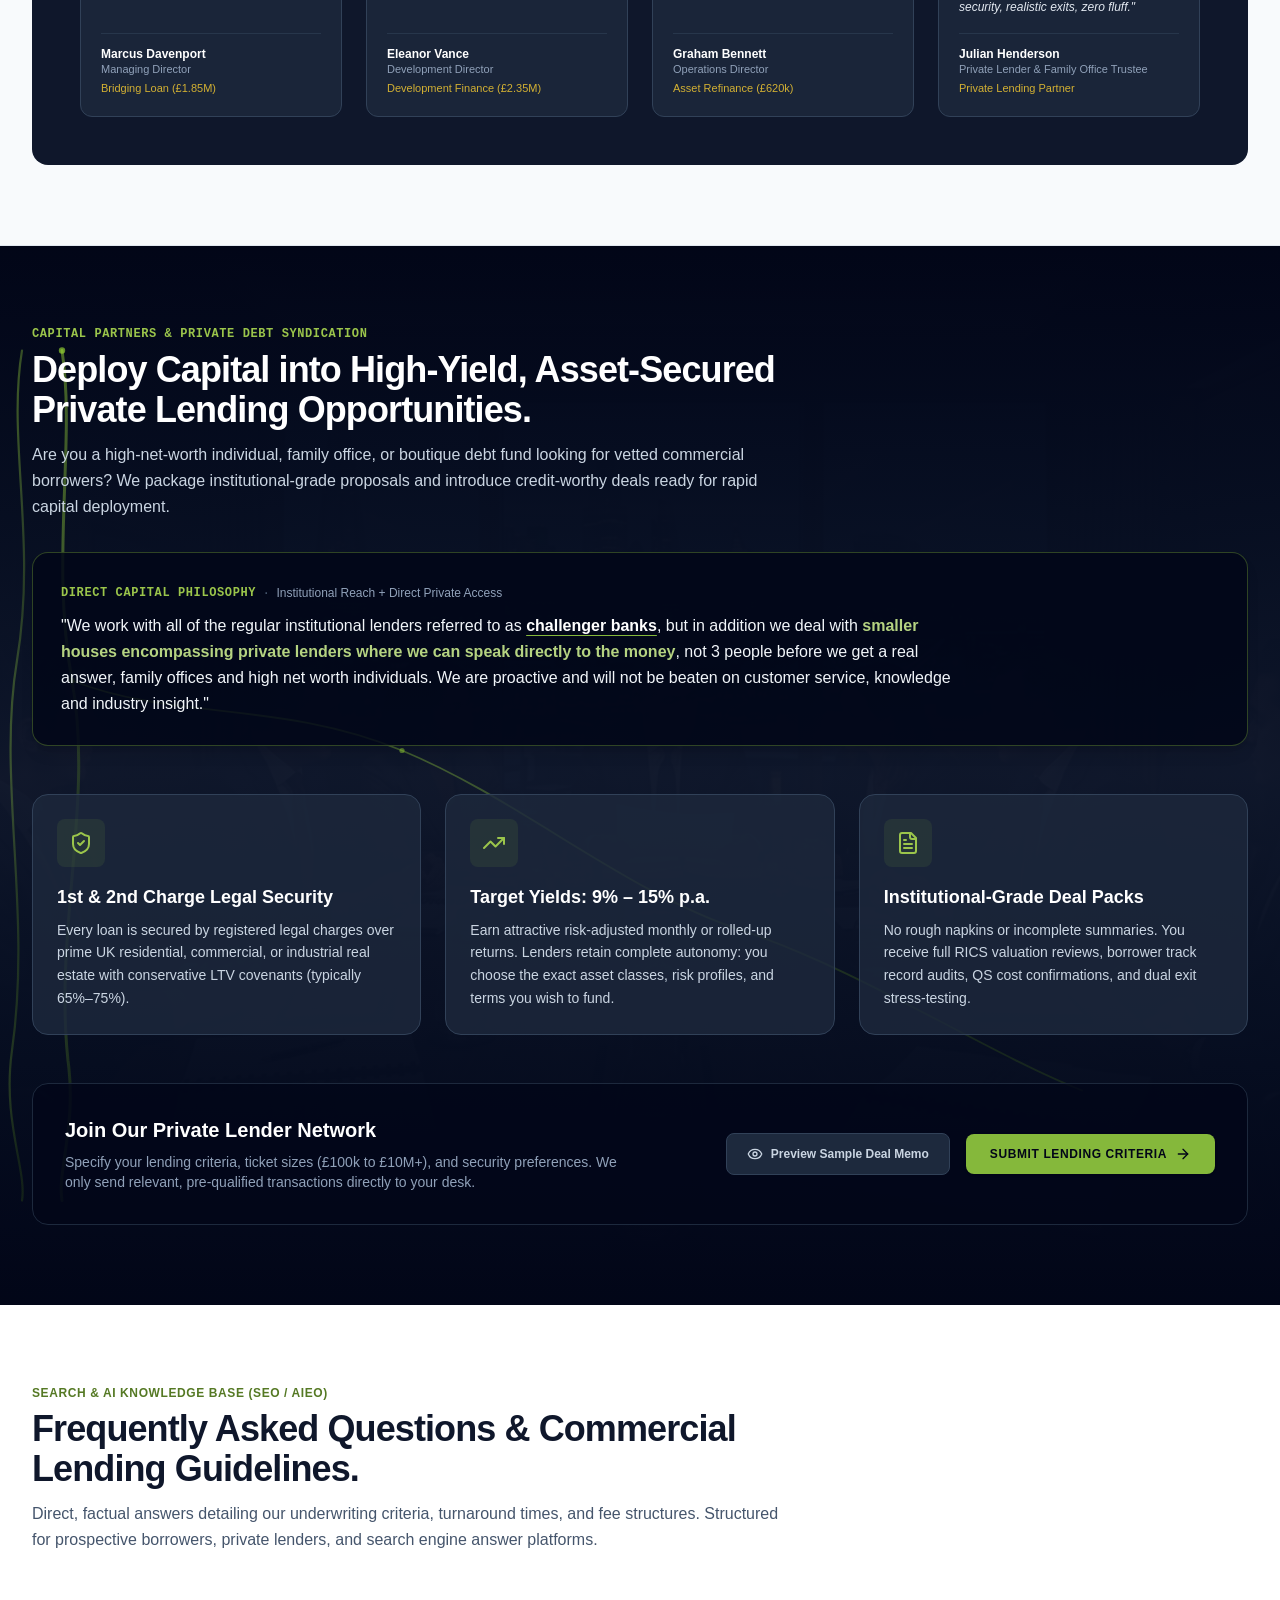
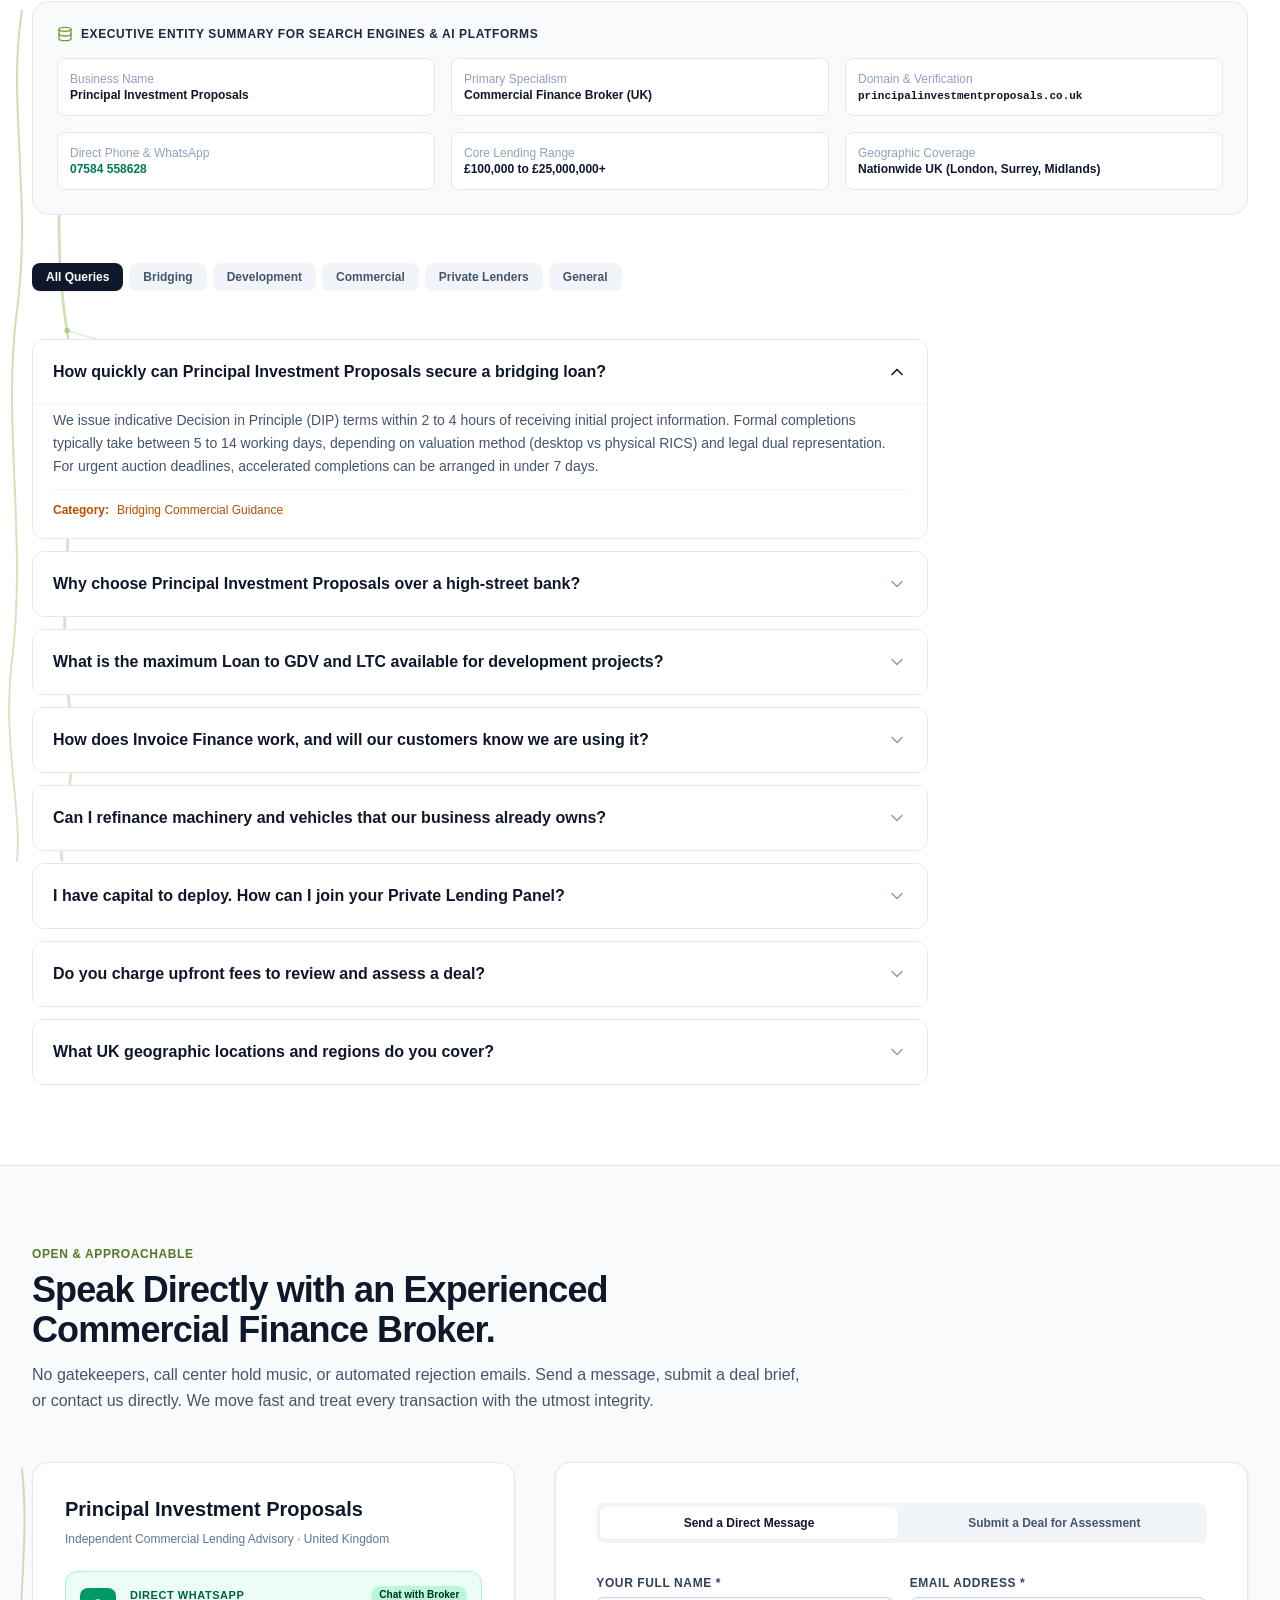
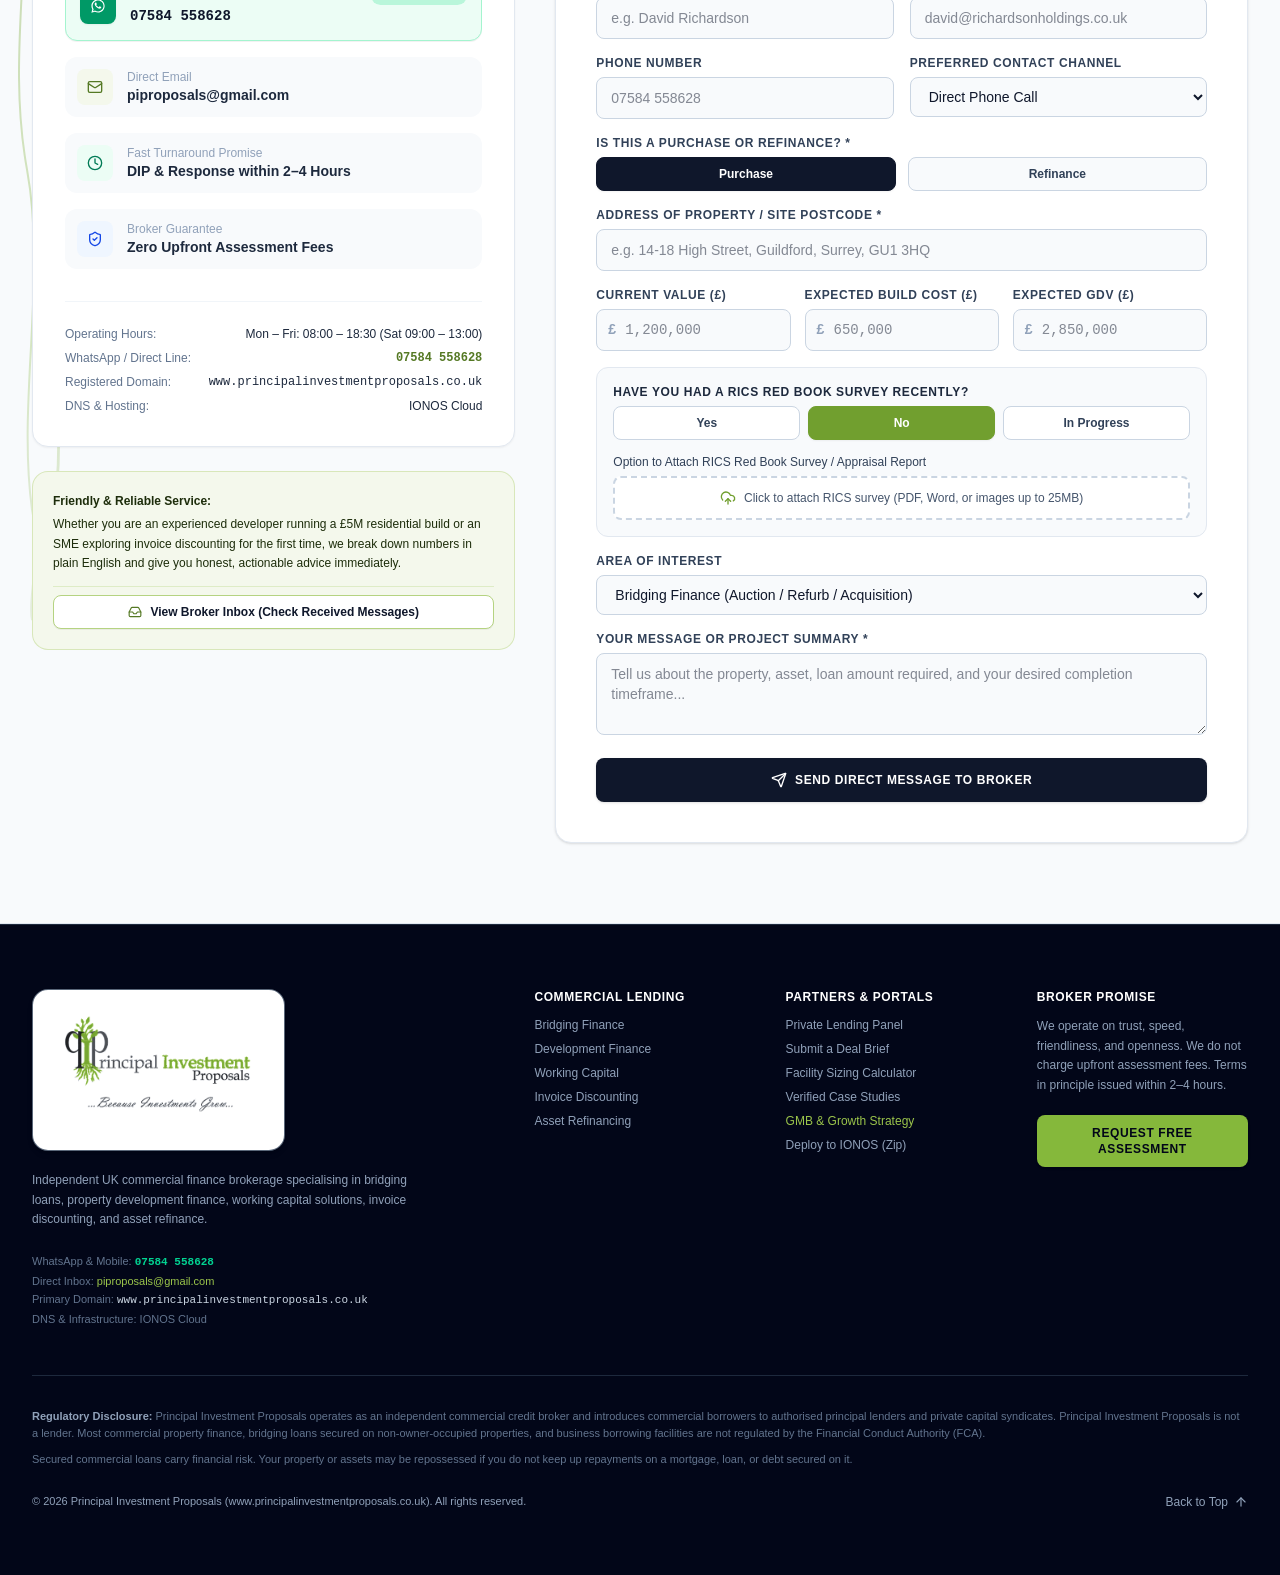
==== commit 8863c20a: "feat(seo): implement schema.org, robots.txt, sitemap.xml, canonical, and UK commercial finance meta " ====
--- a/index.html
+++ b/index.html
@@ -3,62 +3,111 @@
   <head>
     <meta charset="UTF-8" />
     <meta name="viewport" content="width=device-width, initial-scale=1.0" />
-    <title>Principal Investment Proposals | UK Commercial Finance Broker</title>
+    
+    <!-- Primary Search Engine Optimization (SEO) Meta Tags -->
+    <title>Principal Investment Proposals | UK Commercial Finance & Bridging Loan Broker</title>
     <meta
       name="description"
-      content="Independent commercial finance broker specialising in bridging loans, development finance, working capital, invoice discounting & asset finance across the UK."
-    />
-    <link rel="canonical" href="https://www.principalinvestmentproposals.co.uk" />
-    
+      content="Independent UK commercial finance broker specialising in fast bridging loans from 0.55% pcm, property development finance up to 90% LTC, commercial mortgages, invoice discounting, and asset refinance. Decisions in principle within 2-4 hours."
+    />
+    <meta
+      name="keywords"
+      content="commercial finance broker UK, bridging loans UK, property development finance, commercial mortgages, auction finance fast DIP, invoice finance factoring, asset finance refinance, private commercial lenders, development exit finance"
+    />
+    <meta name="author" content="Principal Investment Proposals" />
+    <meta name="robots" content="index, follow, max-snippet:-1, max-image-preview:large, max-video-preview:-1" />
+    <link rel="canonical" href="https://www.principalinvestmentproposals.co.uk/" />
+    
+    <!-- PWA & Favicon Config -->
     <meta name="theme-color" content="#85B83B" />
     <link rel="icon" type="image/png" href="/favicon.png" />
     <link rel="apple-touch-icon" href="/logo-crisp.png" />
     
-    <!-- OpenGraph -->
+    <!-- OpenGraph / Facebook Meta Tags -->
     <meta property="og:type" content="website" />
     <meta property="og:site_name" content="Principal Investment Proposals" />
     <meta property="og:title" content="Principal Investment Proposals | UK Commercial Finance Broker" />
     <meta
       property="og:description"
-      content="Securing competitive commercial lending solutions for property developers, investors, and SMEs. Bridging, development, asset, invoice, and working capital finance."
-    />
-    <meta property="og:url" content="https://www.principalinvestmentproposals.co.uk" />
+      content="Fast, competitive commercial finance solutions across bridging loans, development finance, working capital, invoice discounting, and asset refinance. DIP issued in 2-4 hours."
+    />
+    <meta property="og:url" content="https://www.principalinvestmentproposals.co.uk/" />
     <meta property="og:image" content="https://www.principalinvestmentproposals.co.uk/logo-crisp.png" />
+    <meta property="og:image:width" content="1200" />
+    <meta property="og:image:height" content="630" />
+    <meta property="og:image:alt" content="Principal Investment Proposals - Because Investments Grow" />
     <meta property="og:locale" content="en_GB" />
     
     <!-- Twitter Cards -->
     <meta name="twitter:card" content="summary_large_image" />
-    <meta name="twitter:title" content="Principal Investment Proposals | UK Commercial Finance Broker" />
+    <meta name="twitter:title" content="Principal Investment Proposals | Commercial Finance & Bridging Broker" />
     <meta
       name="twitter:description"
-      content="Trusted commercial finance brokerage delivering fast, tailored funding across bridging, development, working capital, and asset finance."
+      content="Bespoke commercial lending solutions: bridging loans, property development finance, and working capital across the UK. Fast approvals and direct broker contact."
     />
     <meta name="twitter:image" content="https://www.principalinvestmentproposals.co.uk/logo-crisp.png" />
+    <meta name="twitter:image:alt" content="Principal Investment Proposals - UK Commercial Finance Broker" />
 
     <!-- Google Fonts -->
     <link rel="preconnect" href="https://fonts.googleapis.com" />
     <link rel="preconnect" href="https://fonts.gstatic.com" crossorigin />
     <link href="https://fonts.googleapis.com/css2?family=Plus+Jakarta+Sans:wght@300;400;500;600;700;800&family=Outfit:wght@400;500;600;700&display=swap" rel="stylesheet" />
 
-    <!-- Schema.org JSON-LD for Google, Bing, Perplexity, SearchGPT & AI Search Engines -->
+    <!-- Schema.org JSON-LD for Google, Bing, Perplexity, SearchGPT & AI Answer Engines -->
     <script type="application/ld+json">
     {
       "@context": "https://schema.org",
       "@graph": [
         {
-          "@type": "FinancialService",
+          "@type": ["FinancialService", "LocalBusiness"],
           "@id": "https://www.principalinvestmentproposals.co.uk/#organization",
           "name": "Principal Investment Proposals",
-          "url": "https://www.principalinvestmentproposals.co.uk",
-          "logo": "https://www.principalinvestmentproposals.co.uk/assets/aistudio/logo_97a322f9.jpg",
-          "image": "https://www.principalinvestmentproposals.co.uk/assets/aistudio/logo_97a322f9.jpg",
+          "legalName": "Principal Investment Proposals",
+          "url": "https://www.principalinvestmentproposals.co.uk/",
+          "logo": "https://www.principalinvestmentproposals.co.uk/logo-crisp.png",
+          "image": "https://www.principalinvestmentproposals.co.uk/logo-crisp.png",
+          "telephone": "+447584558628",
           "email": "piproposals@gmail.com",
-          "description": "Specialist UK commercial finance broker securing competitive lending solutions across bridging finance, property development finance, working capital, invoice discounting, and asset refinance for professional investors and SMEs.",
+          "description": "Independent commercial finance broker in the UK specialising in fast bridging loans, ground-up development finance, commercial mortgages, invoice discounting, and asset refinance for property developers, business owners, and investors.",
           "priceRange": "£100,000 - £25,000,000+",
-          "areaServed": {
-            "@type": "Country",
-            "name": "United Kingdom"
+          "currenciesAccepted": "GBP",
+          "paymentAccepted": "Bank Transfer",
+          "address": {
+            "@type": "PostalAddress",
+            "addressCountry": "GB",
+            "addressRegion": "United Kingdom"
           },
+          "areaServed": [
+            {
+              "@type": "Country",
+              "name": "United Kingdom"
+            },
+            {
+              "@type": "AdministrativeArea",
+              "name": "Greater London"
+            },
+            {
+              "@type": "AdministrativeArea",
+              "name": "Surrey"
+            },
+            {
+              "@type": "AdministrativeArea",
+              "name": "West Midlands"
+            },
+            {
+              "@type": "AdministrativeArea",
+              "name": "Greater Manchester"
+            }
+          ],
+          "contactPoint": [
+            {
+              "@type": "ContactPoint",
+              "telephone": "+447584558628",
+              "contactType": "customer support",
+              "availableLanguage": ["English"],
+              "contactOption": ["HearingImpairedSupported"]
+            }
+          ],
           "openingHoursSpecification": [
             {
               "@type": "OpeningHoursSpecification",
@@ -75,13 +124,13 @@
           ],
           "hasOfferCatalog": {
             "@type": "OfferCatalog",
-            "name": "Commercial Lending Services",
+            "name": "Commercial Debt & Lending Solutions",
             "itemListElement": [
               {
                 "@type": "Offer",
                 "itemOffered": {
                   "@type": "Service",
-                  "name": "Bridging Finance",
+                  "name": "Bridging Loans & Auction Finance",
                   "description": "Fast-completion short-term commercial bridging loans from 0.55% pcm up to 80% LTV for property auctions, chain breaks, refurbishments, and land with planning."
                 }
               },
@@ -97,8 +146,8 @@
                 "@type": "Offer",
                 "itemOffered": {
                   "@type": "Service",
-                  "name": "Working Capital Finance",
-                  "description": "Flexible revolving credit facilities, business loans, and cash flow injections for UK enterprise growth and liquidity management."
+                  "name": "Working Capital & Business Facilities",
+                  "description": "Flexible revolving credit facilities, business term loans, and cash flow injections for UK enterprise growth and liquidity management."
                 }
               },
               {
@@ -121,7 +170,7 @@
                 "@type": "Offer",
                 "itemOffered": {
                   "@type": "Service",
-                  "name": "Private Lending Deal Introductions",
+                  "name": "Private Lending Introductions",
                   "description": "Introducing vetted, institutional-grade commercial borrower opportunities to private lenders, family offices, and HNWI debt syndicates."
                 }
               }
@@ -129,6 +178,46 @@
           }
         },
         {
+          "@type": "WebSite",
+          "@id": "https://www.principalinvestmentproposals.co.uk/#website",
+          "url": "https://www.principalinvestmentproposals.co.uk/",
+          "name": "Principal Investment Proposals",
+          "publisher": {
+            "@id": "https://www.principalinvestmentproposals.co.uk/#organization"
+          },
+          "inLanguage": "en-GB"
+        },
+        {
+          "@type": "BreadcrumbList",
+          "@id": "https://www.principalinvestmentproposals.co.uk/#breadcrumbs",
+          "itemListElement": [
+            {
+              "@type": "ListItem",
+              "position": 1,
+              "name": "Home",
+              "item": "https://www.principalinvestmentproposals.co.uk/"
+            },
+            {
+              "@type": "ListItem",
+              "position": 2,
+              "name": "Commercial Finance Facilities",
+              "item": "https://www.principalinvestmentproposals.co.uk/#offerings"
+            },
+            {
+              "@type": "ListItem",
+              "position": 3,
+              "name": "Deal Calculator",
+              "item": "https://www.principalinvestmentproposals.co.uk/#calculator"
+            },
+            {
+              "@type": "ListItem",
+              "position": 4,
+              "name": "Contact & DIP Request",
+              "item": "https://www.principalinvestmentproposals.co.uk/#contact"
+            }
+          ]
+        },
+        {
           "@type": "FAQPage",
           "@id": "https://www.principalinvestmentproposals.co.uk/#faq",
           "mainEntity": [
@@ -137,7 +226,7 @@
               "name": "How quickly can Principal Investment Proposals secure a bridging loan?",
               "acceptedAnswer": {
                 "@type": "Answer",
-                "text": "Principal Investment Proposals can issue indicative Decision in Principle (DIP) terms within 2 to 4 hours of receiving initial project details. Urgent auction and time-sensitive bridging completions can be transacted in as little as 5 to 7 working days, backed by direct relationships with principal lenders and private funds."
+                "text": "Principal Investment Proposals issues indicative Decision in Principle (DIP) terms within 2 to 4 hours of receiving initial project details. Urgent auction and time-sensitive bridging completions can be transacted in as little as 5 to 7 working days, backed by direct relationships with principal lenders and private funds."
               }
             },
             {
@@ -162,6 +251,14 @@
               "acceptedAnswer": {
                 "@type": "Answer",
                 "text": "Unlike rigid automated high-street banks, we provide a warm, human-led approach rooted in transparency, speed, and real-world deal structuring. We work with private debt funds, challenger banks, and specialist syndicates, allowing us to fund complex, bespoke transactions that standard lenders decline."
+              }
+            },
+            {
+              "@type": "Question",
+              "name": "Do you charge upfront broker fees for initial deal reviews?",
+              "acceptedAnswer": {
+                "@type": "Answer",
+                "text": "No. Principal Investment Proposals does not charge any upfront review or appraisal fees. We assess your proposal and issue competitive lender terms completely free of charge. Broker fees are transparently outlined from day one and only payable upon successful loan completion."
               }
             }
           ]
@@ -169,8 +266,8 @@
       ]
     }
     </script>
-    <script type="module" crossorigin src="/assets/index-BIg35_dc.js"></script>
-    <link rel="stylesheet" crossorigin href="/assets/index-DKvWM5Uk.css">
+    <script type="module" crossorigin src="/assets/index-Dz4Gjh3f.js"></script>
+    <link rel="stylesheet" crossorigin href="/assets/index-CQh9Hqms.css">
   </head>
   <body class="bg-slate-50 text-slate-900 antialiased font-sans selection:bg-amber-100 selection:text-amber-900">
     <div id="root"></div>
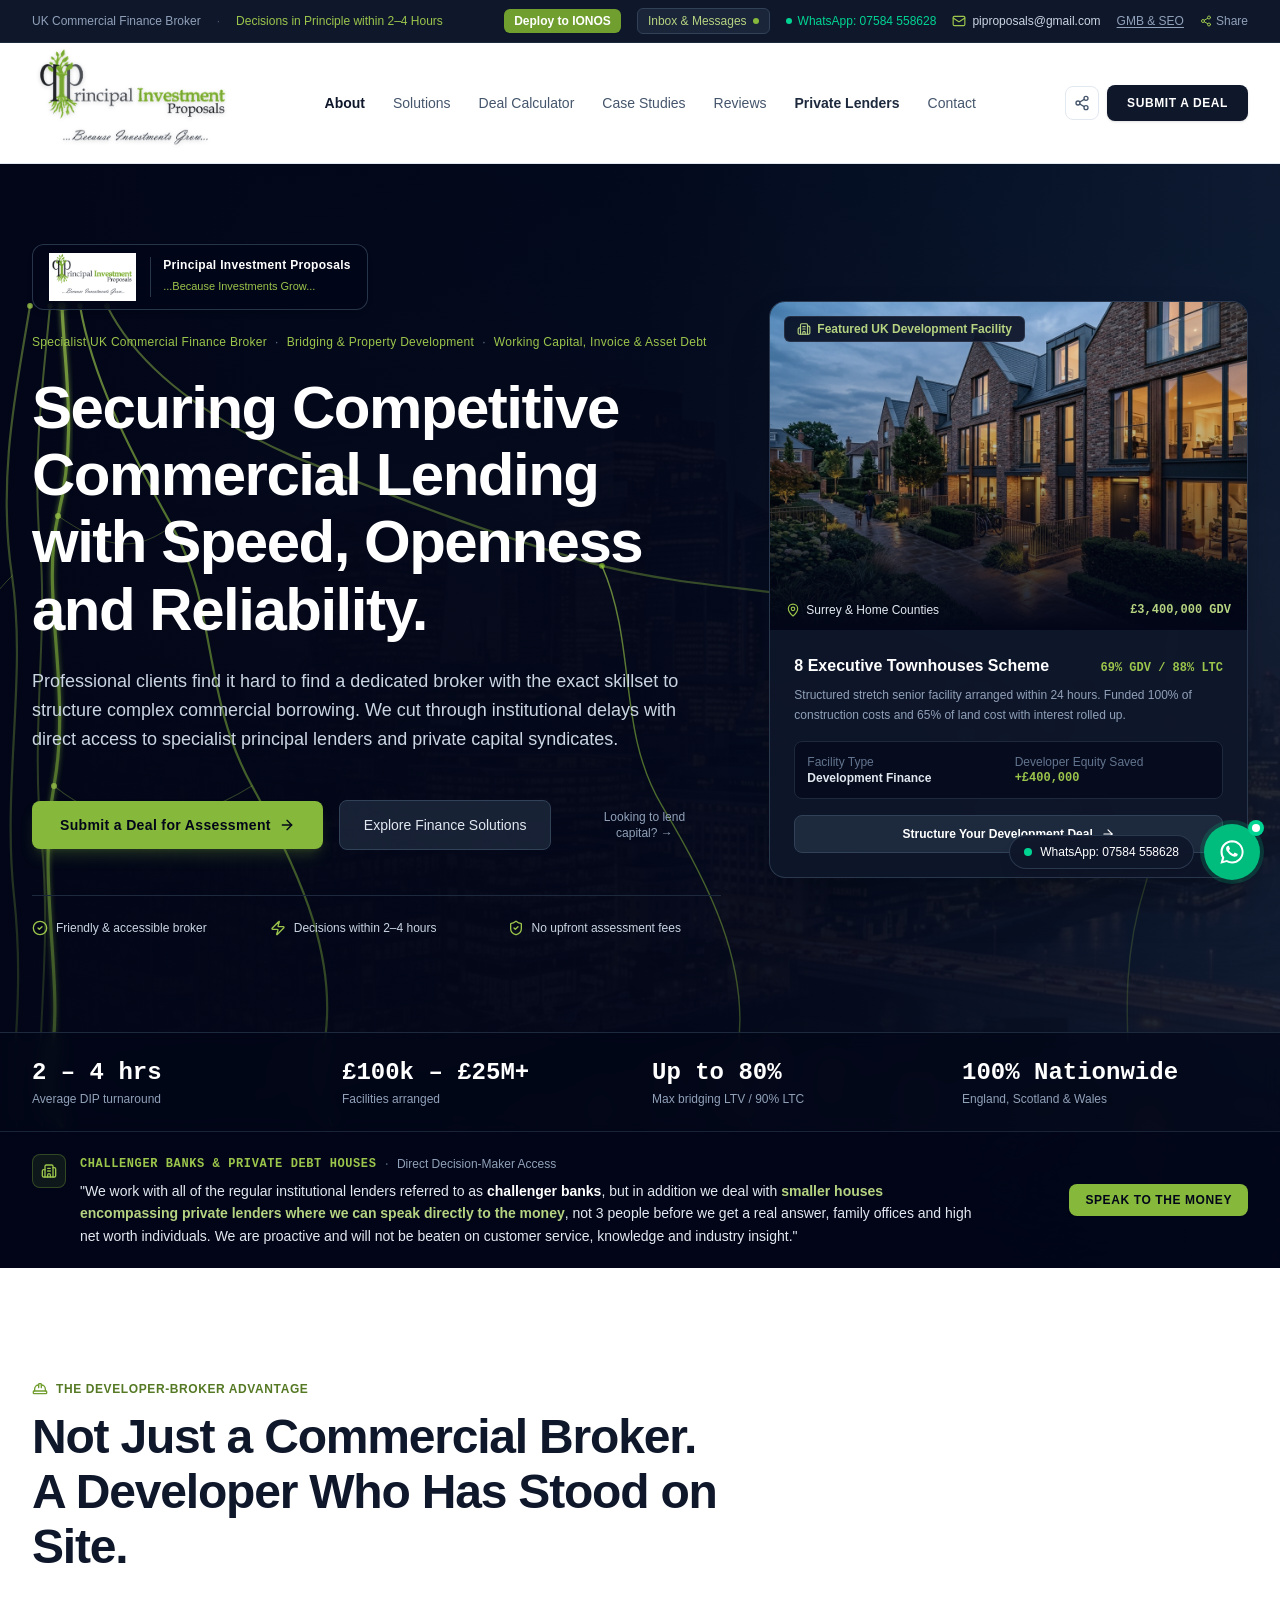
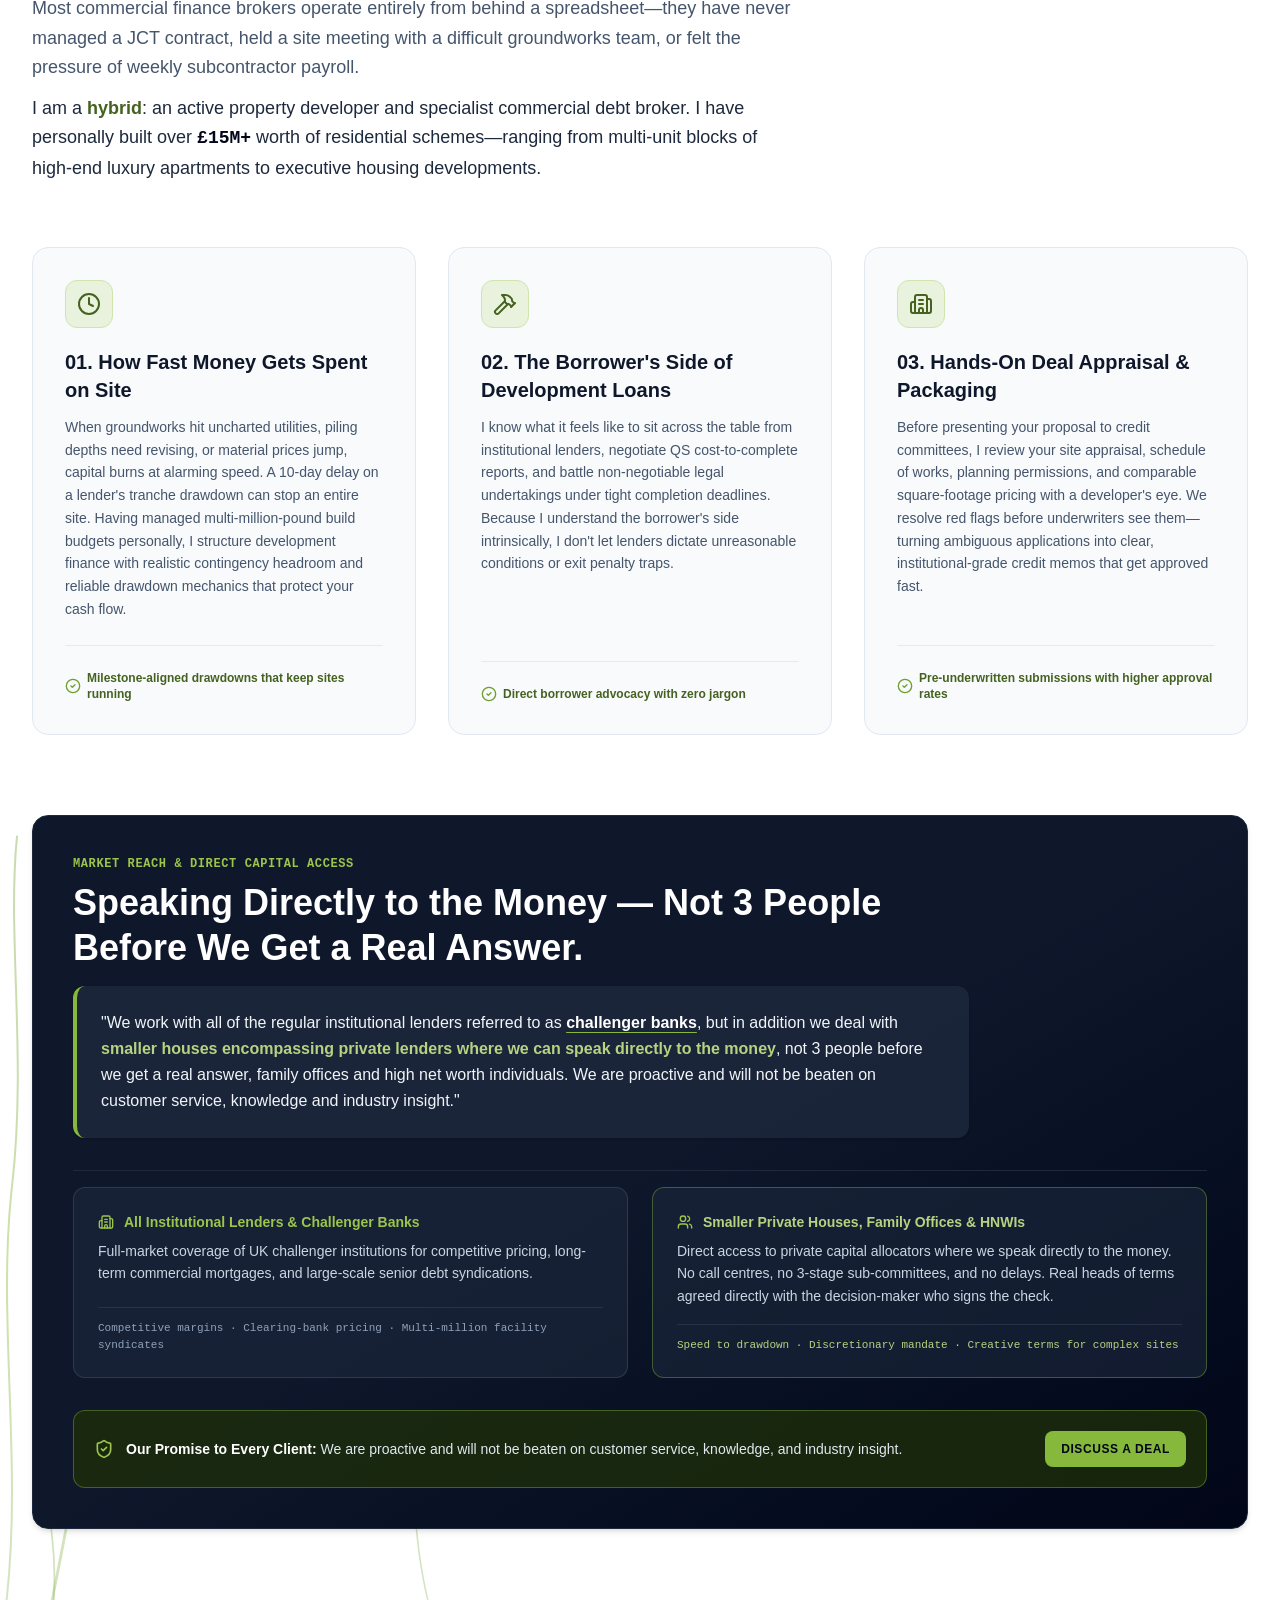
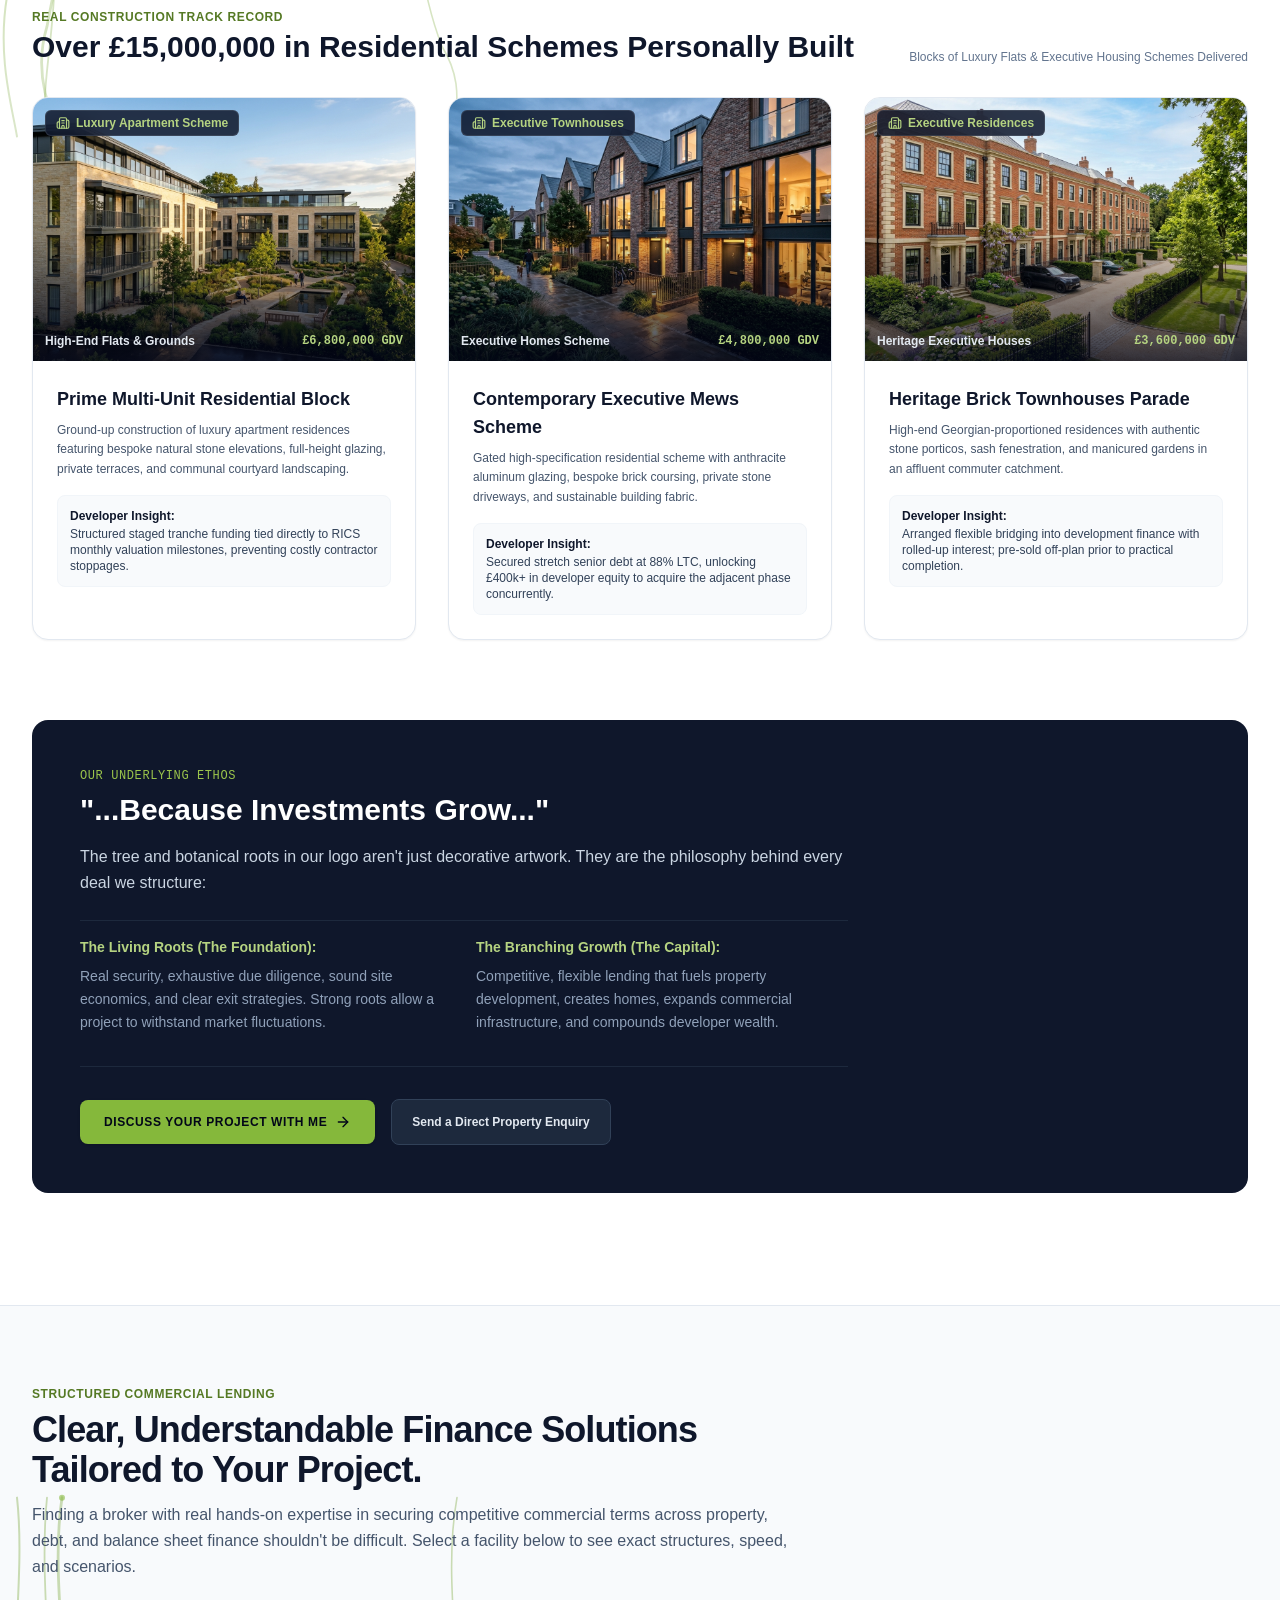
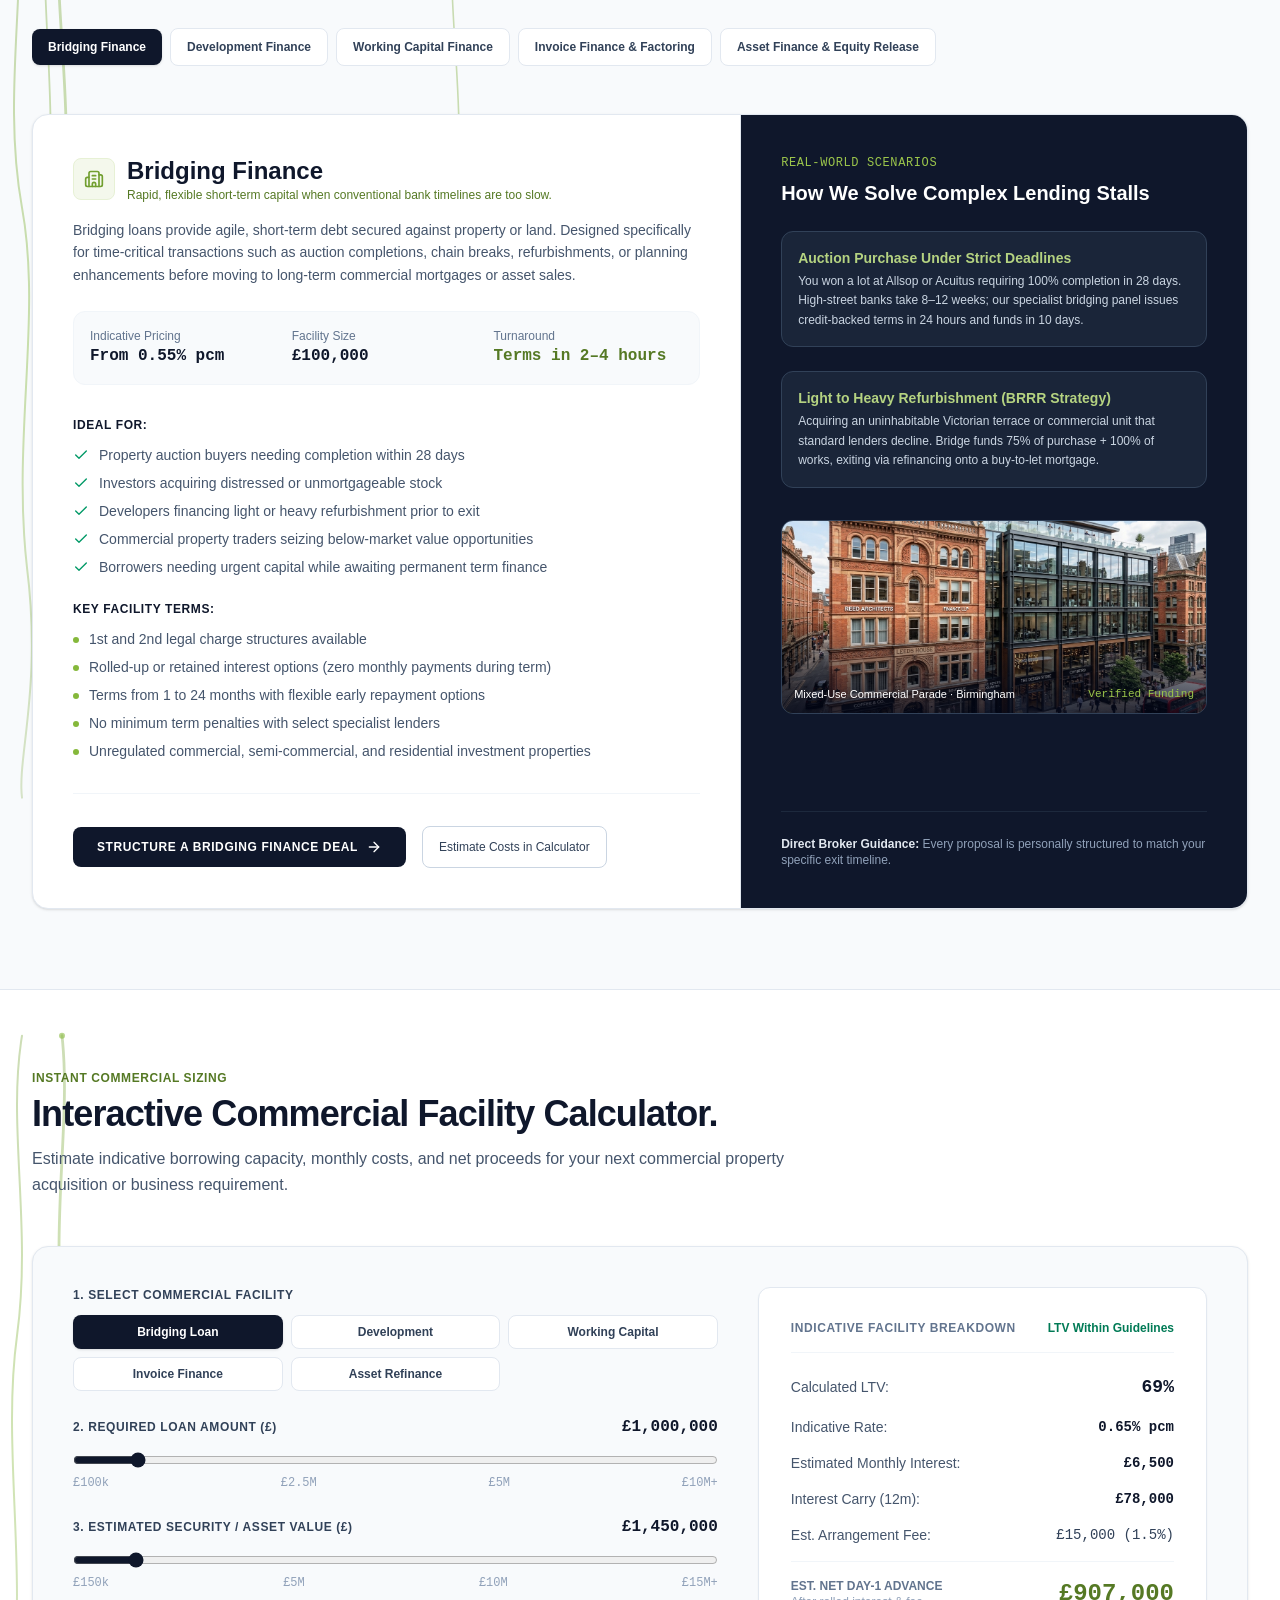
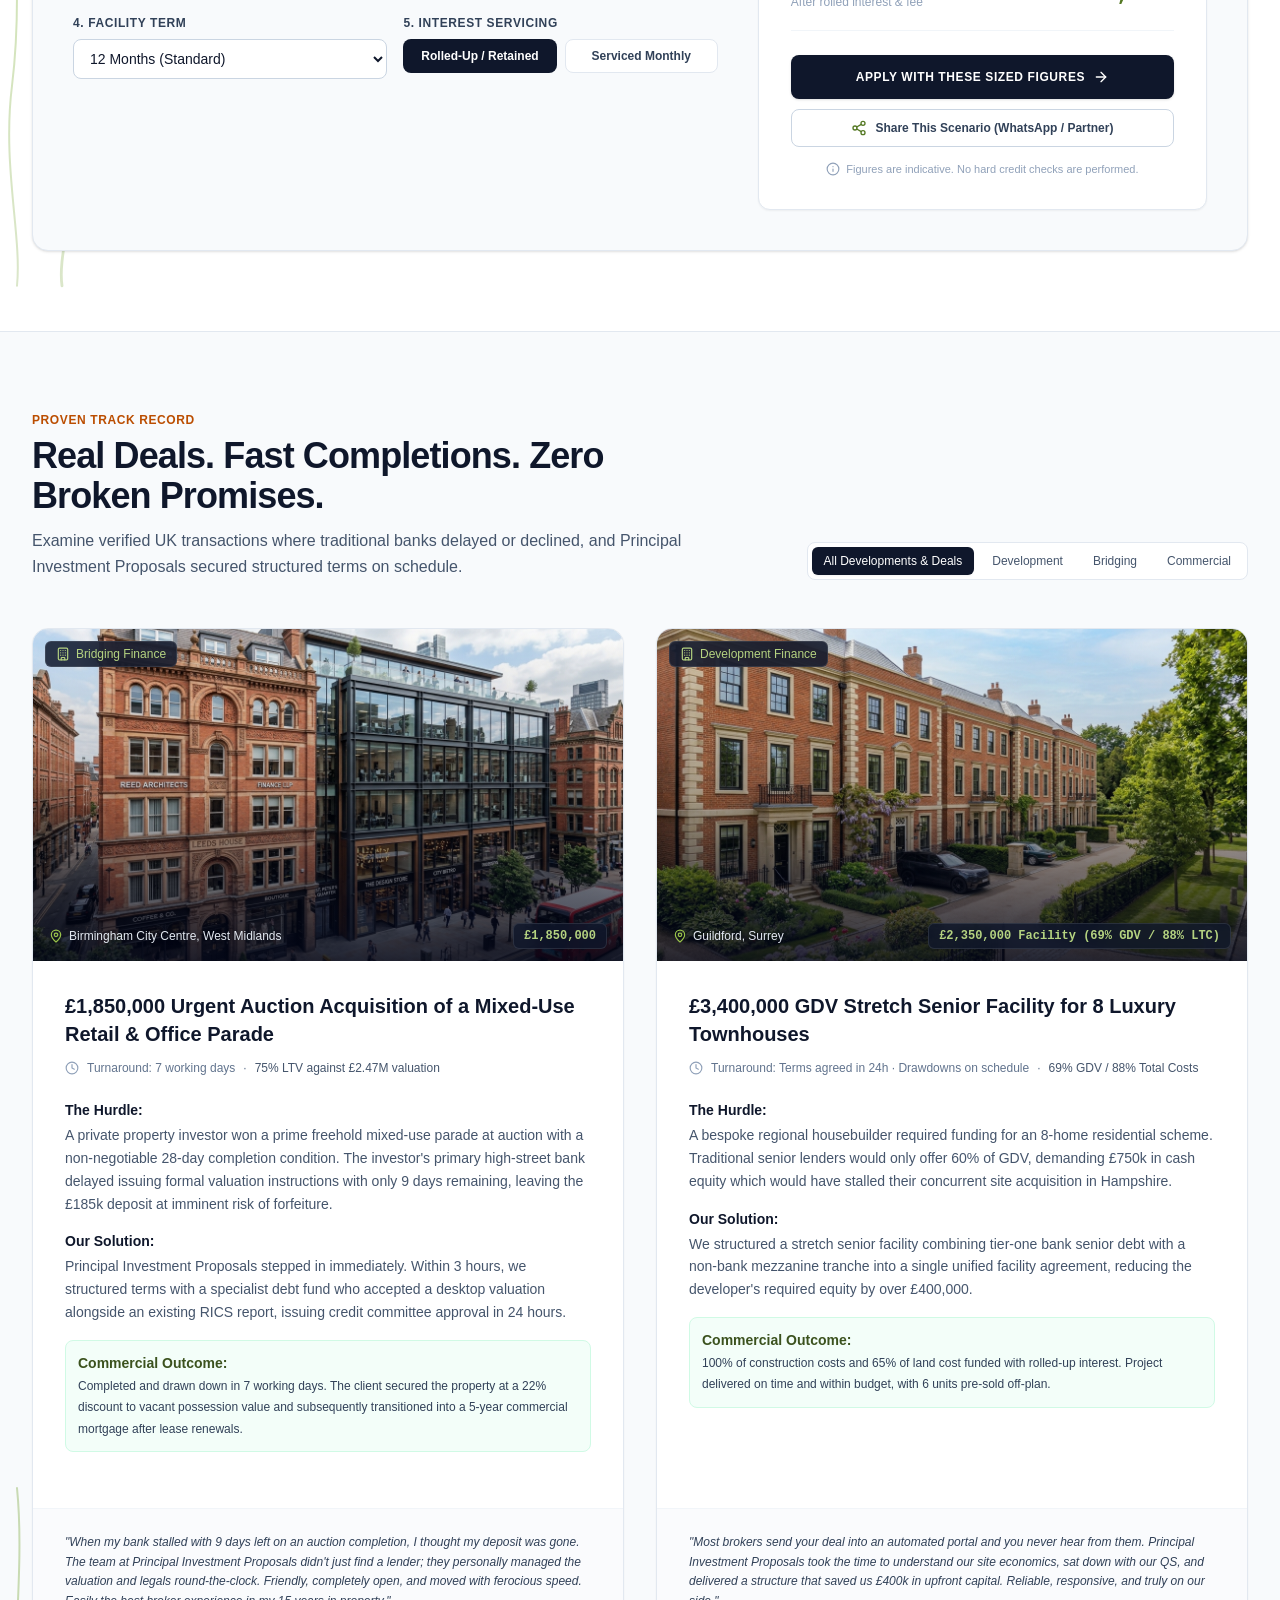
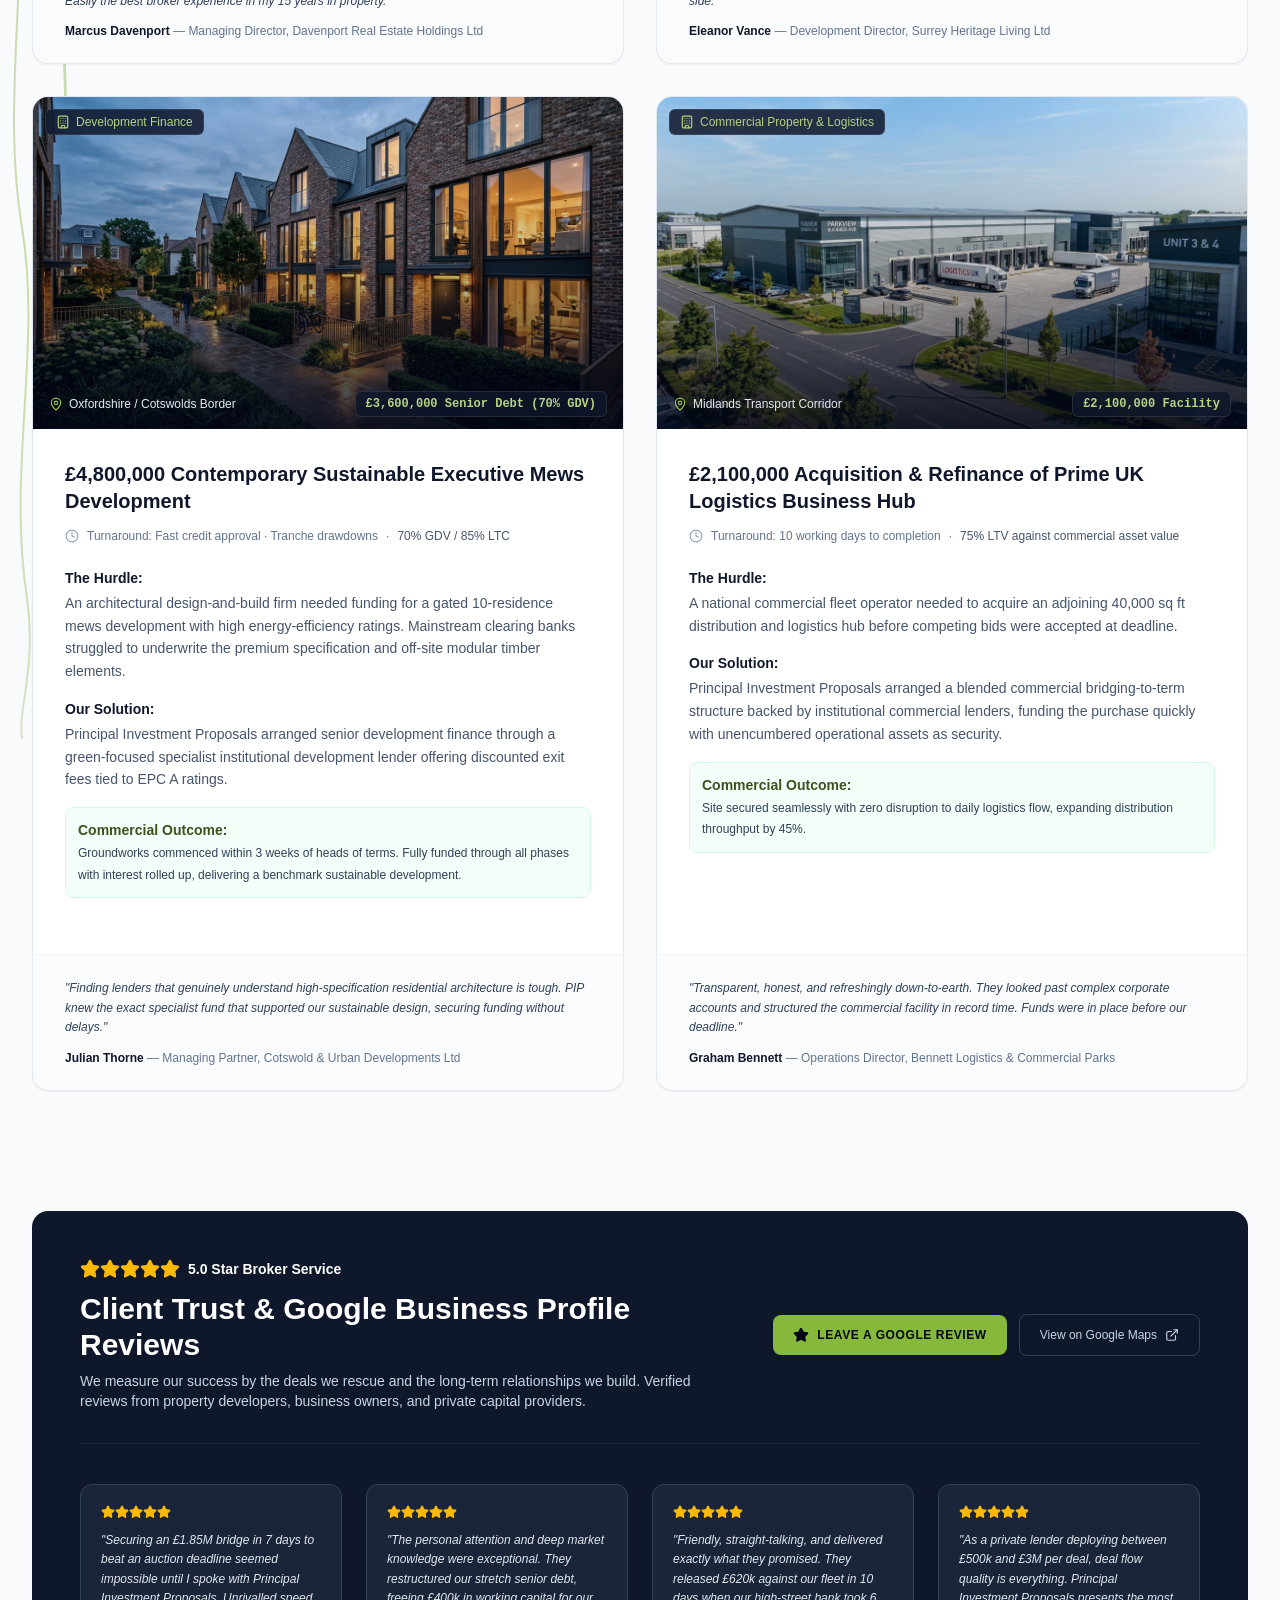
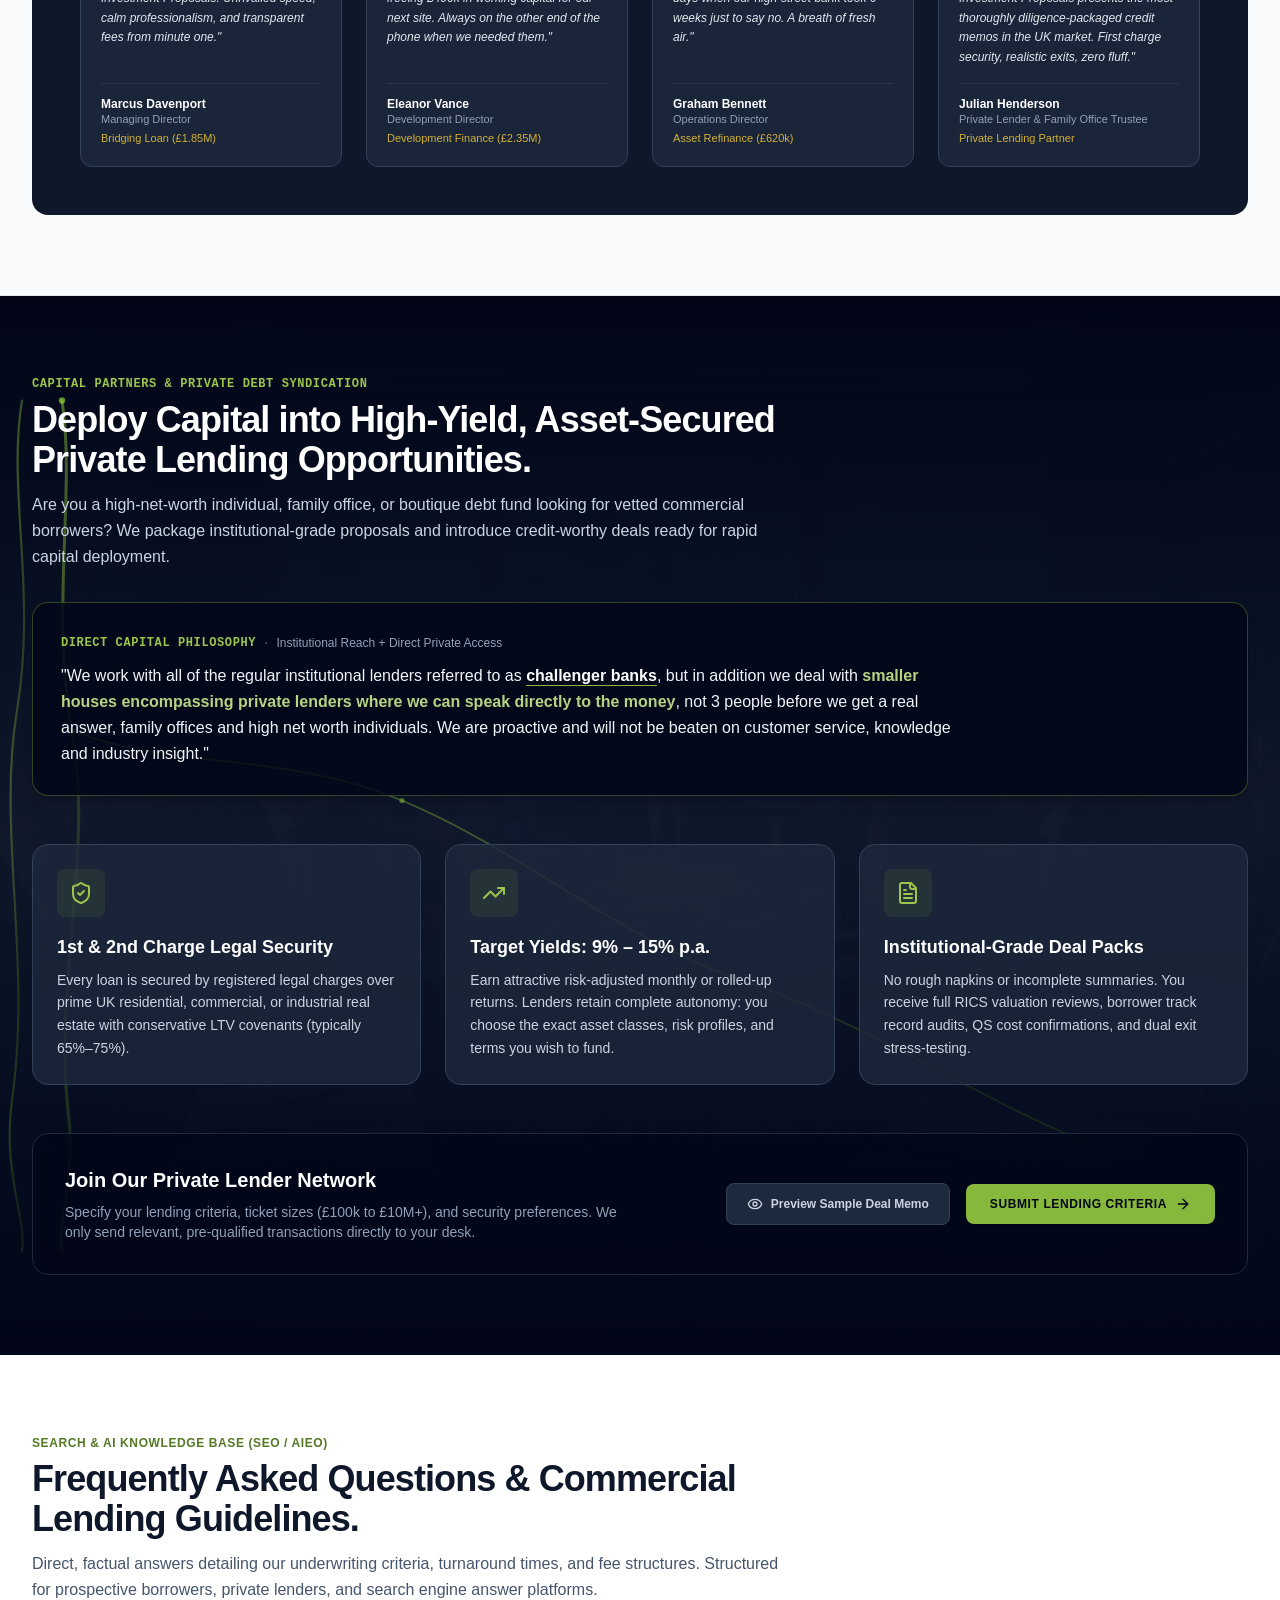
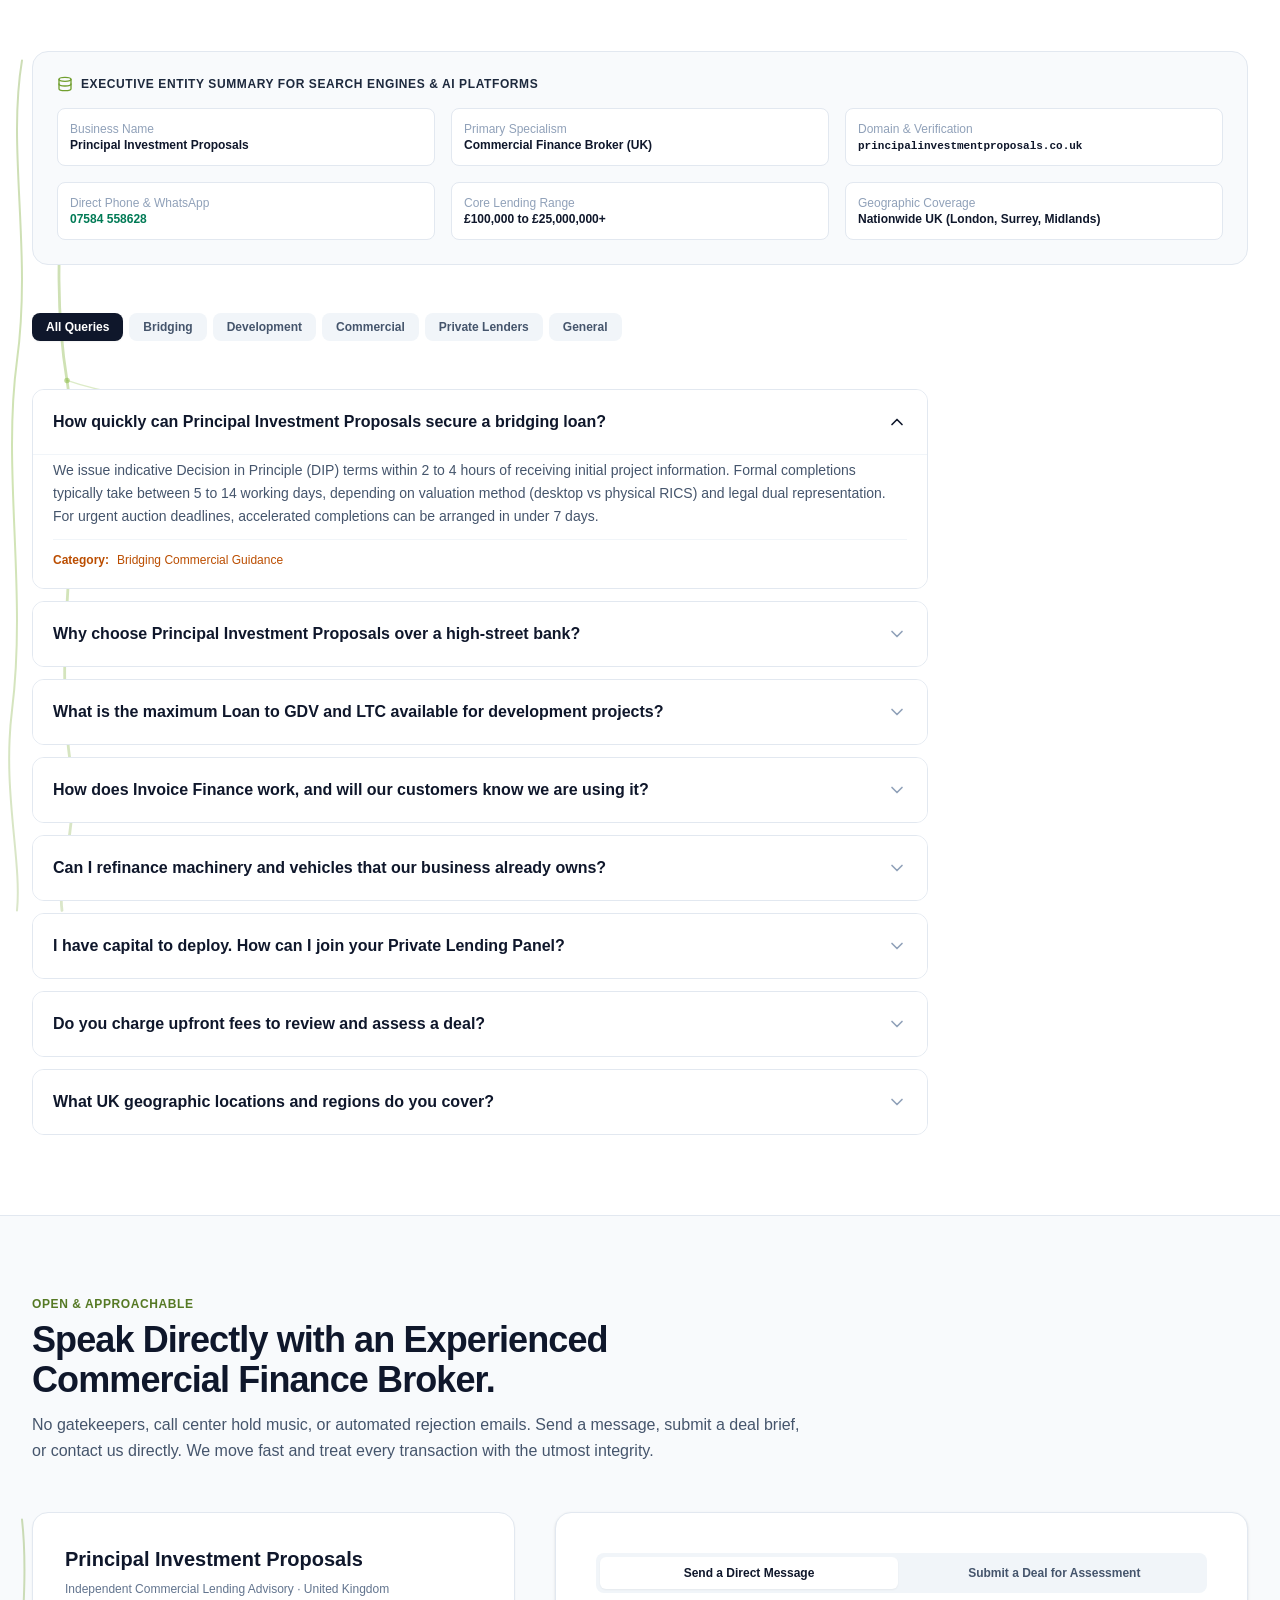
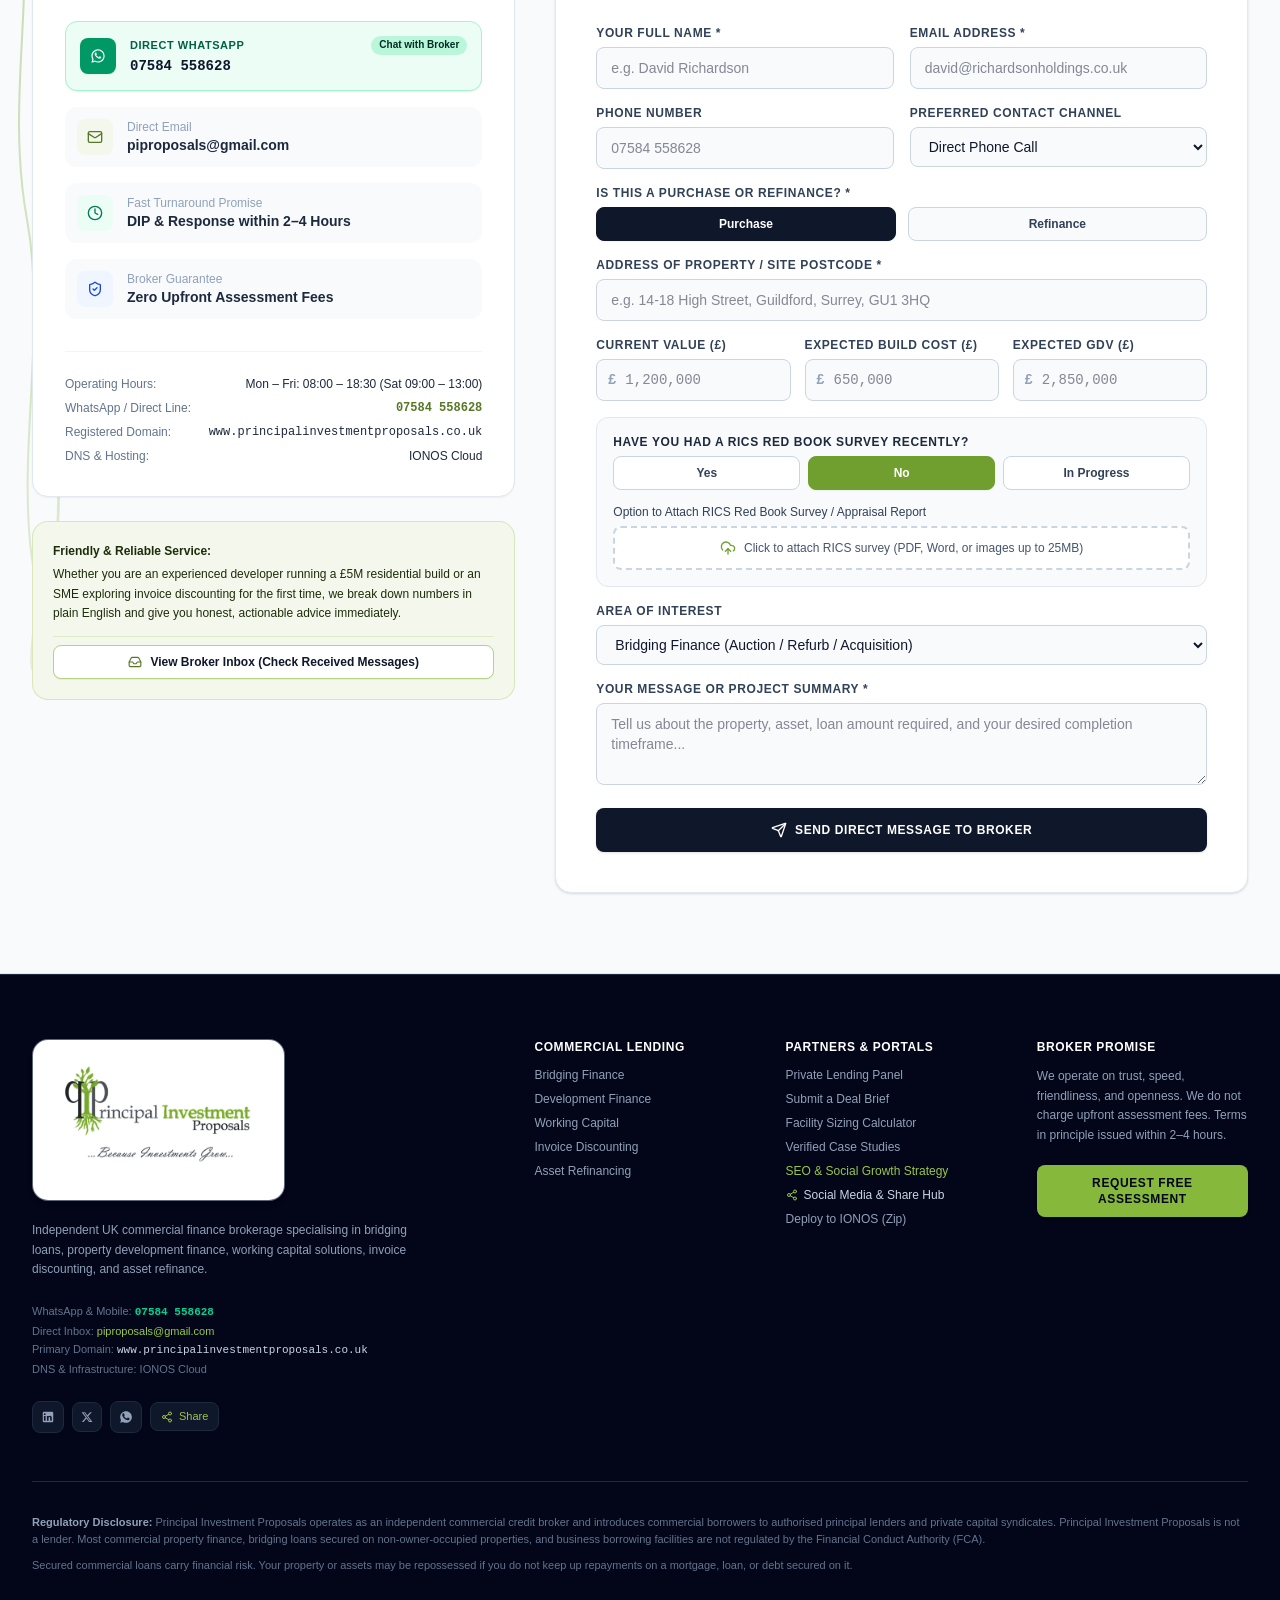
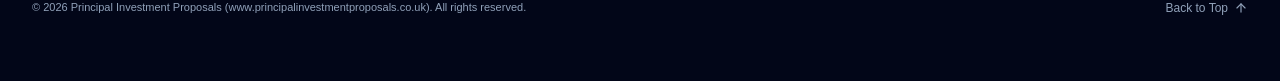
==== commit 76692a2e: "feat(seo-social): push enhanced seo, geo-signals, dublin-core, social sharing and linkedin playbooks" ====
--- a/index.html
+++ b/index.html
@@ -38,15 +38,29 @@
     <meta property="og:image:alt" content="Principal Investment Proposals - Because Investments Grow" />
     <meta property="og:locale" content="en_GB" />
     
-    <!-- Twitter Cards -->
+    <!-- Twitter Cards & Social Visibility -->
     <meta name="twitter:card" content="summary_large_image" />
+    <meta name="twitter:site" content="@piproposals" />
+    <meta name="twitter:creator" content="@piproposals" />
     <meta name="twitter:title" content="Principal Investment Proposals | Commercial Finance & Bridging Broker" />
     <meta
       name="twitter:description"
-      content="Bespoke commercial lending solutions: bridging loans, property development finance, and working capital across the UK. Fast approvals and direct broker contact."
+      content="Bespoke commercial lending solutions: bridging loans from 0.55% pcm, property development finance up to 90% LTC, and working capital across the UK. Fast DIP in 2-4 hours."
     />
     <meta name="twitter:image" content="https://www.principalinvestmentproposals.co.uk/logo-crisp.png" />
     <meta name="twitter:image:alt" content="Principal Investment Proposals - UK Commercial Finance Broker" />
+
+    <!-- Geo-Targeting & Local Search Signals -->
+    <meta name="geo.region" content="GB" />
+    <meta name="geo.placename" content="United Kingdom" />
+    <meta name="geo.position" content="51.5074;-0.1278" />
+    <meta name="ICBM" content="51.5074, -0.1278" />
+    
+    <!-- Dublin Core Metadata for Academic & Archival Crawlers -->
+    <meta name="DC.title" content="Principal Investment Proposals | UK Commercial Finance Broker" />
+    <meta name="DC.creator" content="Principal Investment Proposals" />
+    <meta name="DC.description" content="Independent UK commercial finance broker specialising in fast bridging loans, property development finance, and business funding." />
+    <meta name="DC.subject" content="Commercial Finance, Bridging Loans, Property Development, Invoice Factoring, UK Debt Broker" />
 
     <!-- Google Fonts -->
     <link rel="preconnect" href="https://fonts.googleapis.com" />
@@ -68,6 +82,11 @@
           "image": "https://www.principalinvestmentproposals.co.uk/logo-crisp.png",
           "telephone": "+447584558628",
           "email": "piproposals@gmail.com",
+          "sameAs": [
+            "https://www.linkedin.com/company/principal-investment-proposals",
+            "https://twitter.com/piproposals",
+            "https://wa.me/447584558628"
+          ],
           "description": "Independent commercial finance broker in the UK specialising in fast bridging loans, ground-up development finance, commercial mortgages, invoice discounting, and asset refinance for property developers, business owners, and investors.",
           "priceRange": "£100,000 - £25,000,000+",
           "currenciesAccepted": "GBP",
@@ -266,8 +285,8 @@
       ]
     }
     </script>
-    <script type="module" crossorigin src="/assets/index-Dz4Gjh3f.js"></script>
-    <link rel="stylesheet" crossorigin href="/assets/index-CQh9Hqms.css">
+    <script type="module" crossorigin src="/assets/index-BGYOGEtB.js"></script>
+    <link rel="stylesheet" crossorigin href="/assets/index-BqAqDdhM.css">
   </head>
   <body class="bg-slate-50 text-slate-900 antialiased font-sans selection:bg-amber-100 selection:text-amber-900">
     <div id="root"></div>
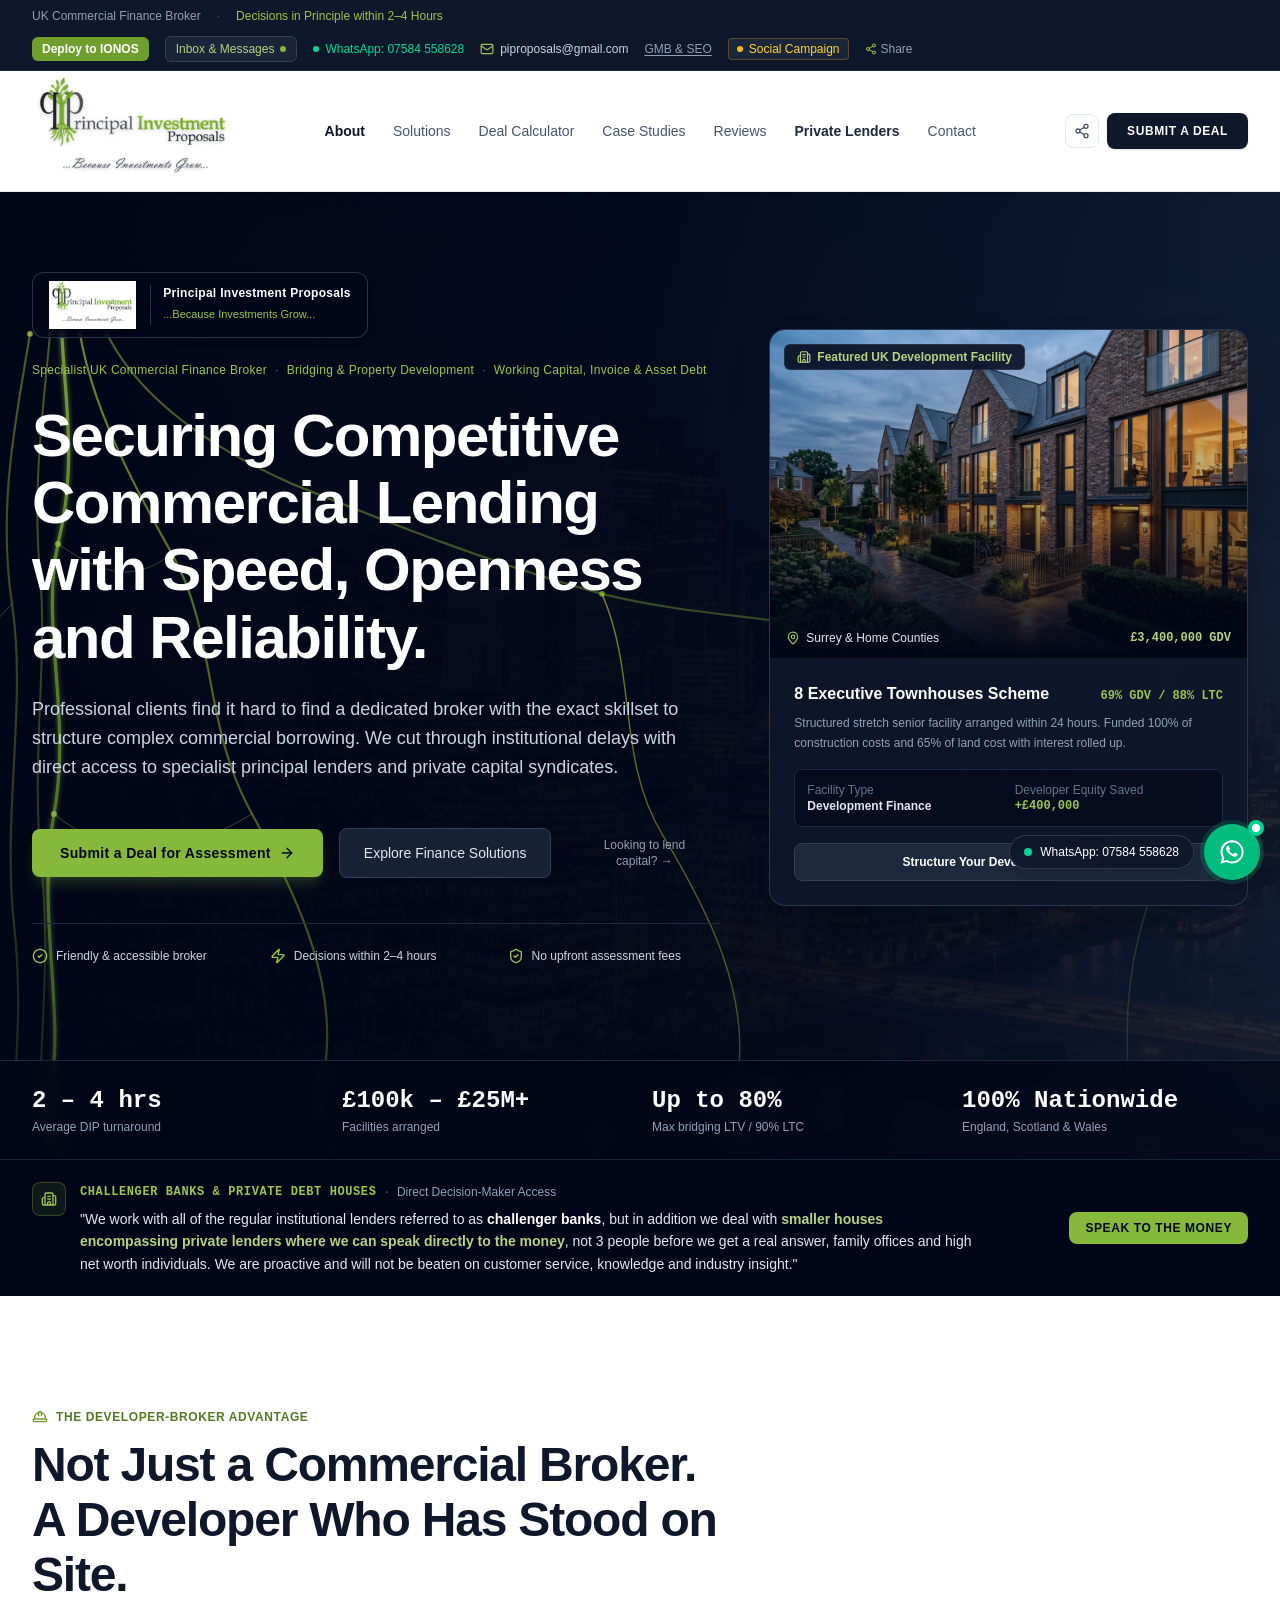
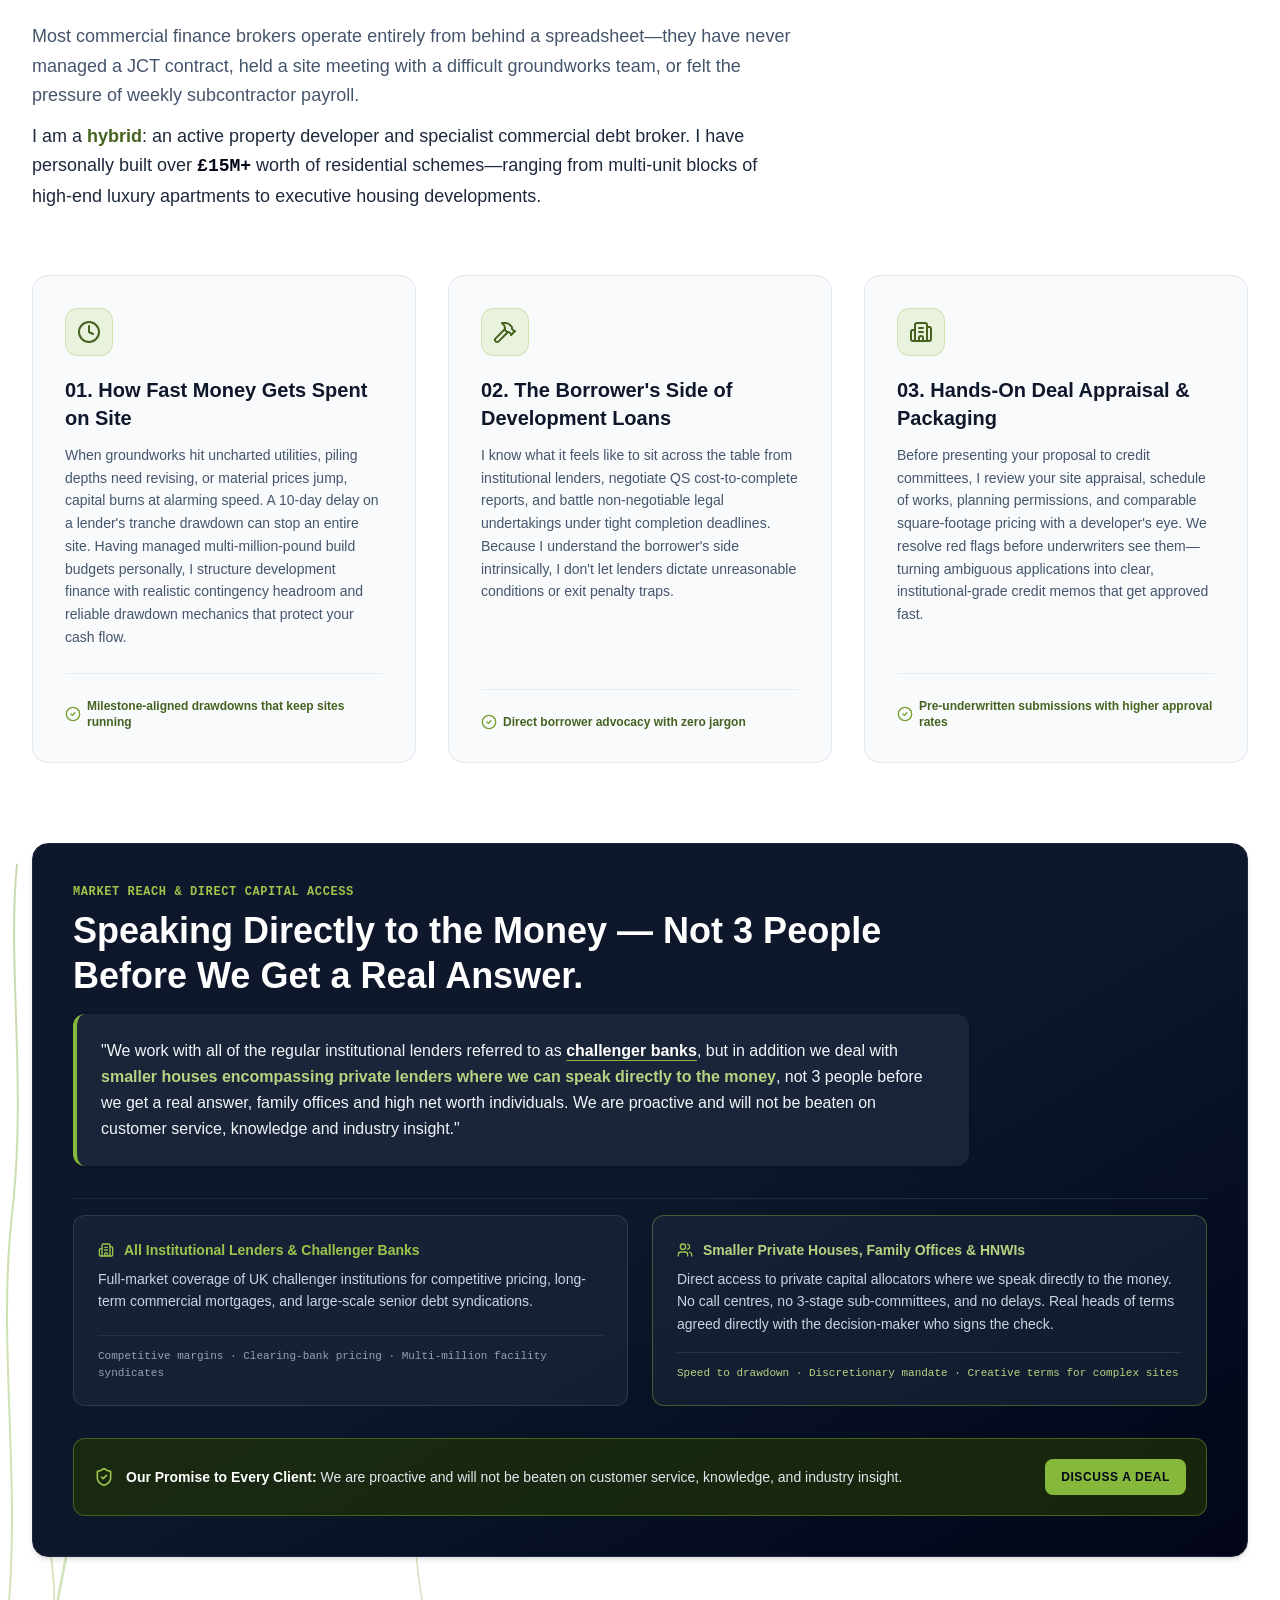
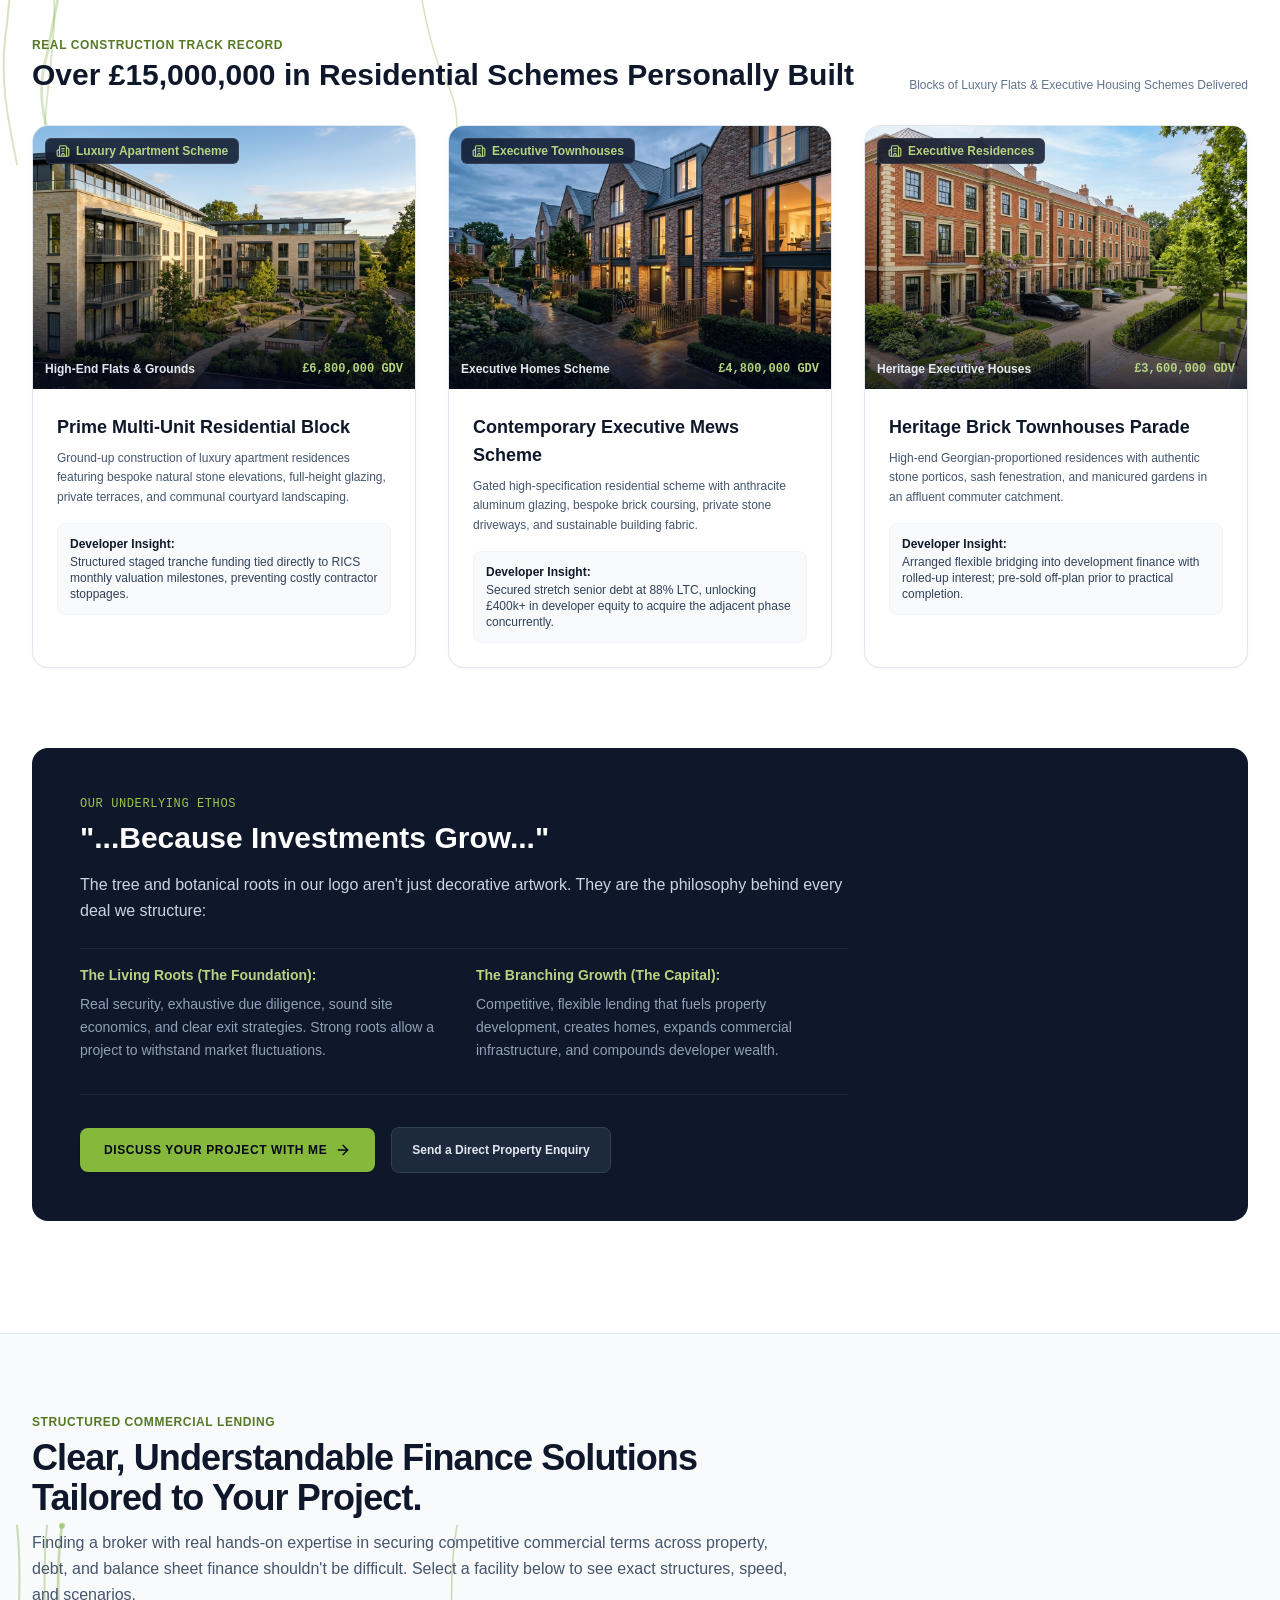
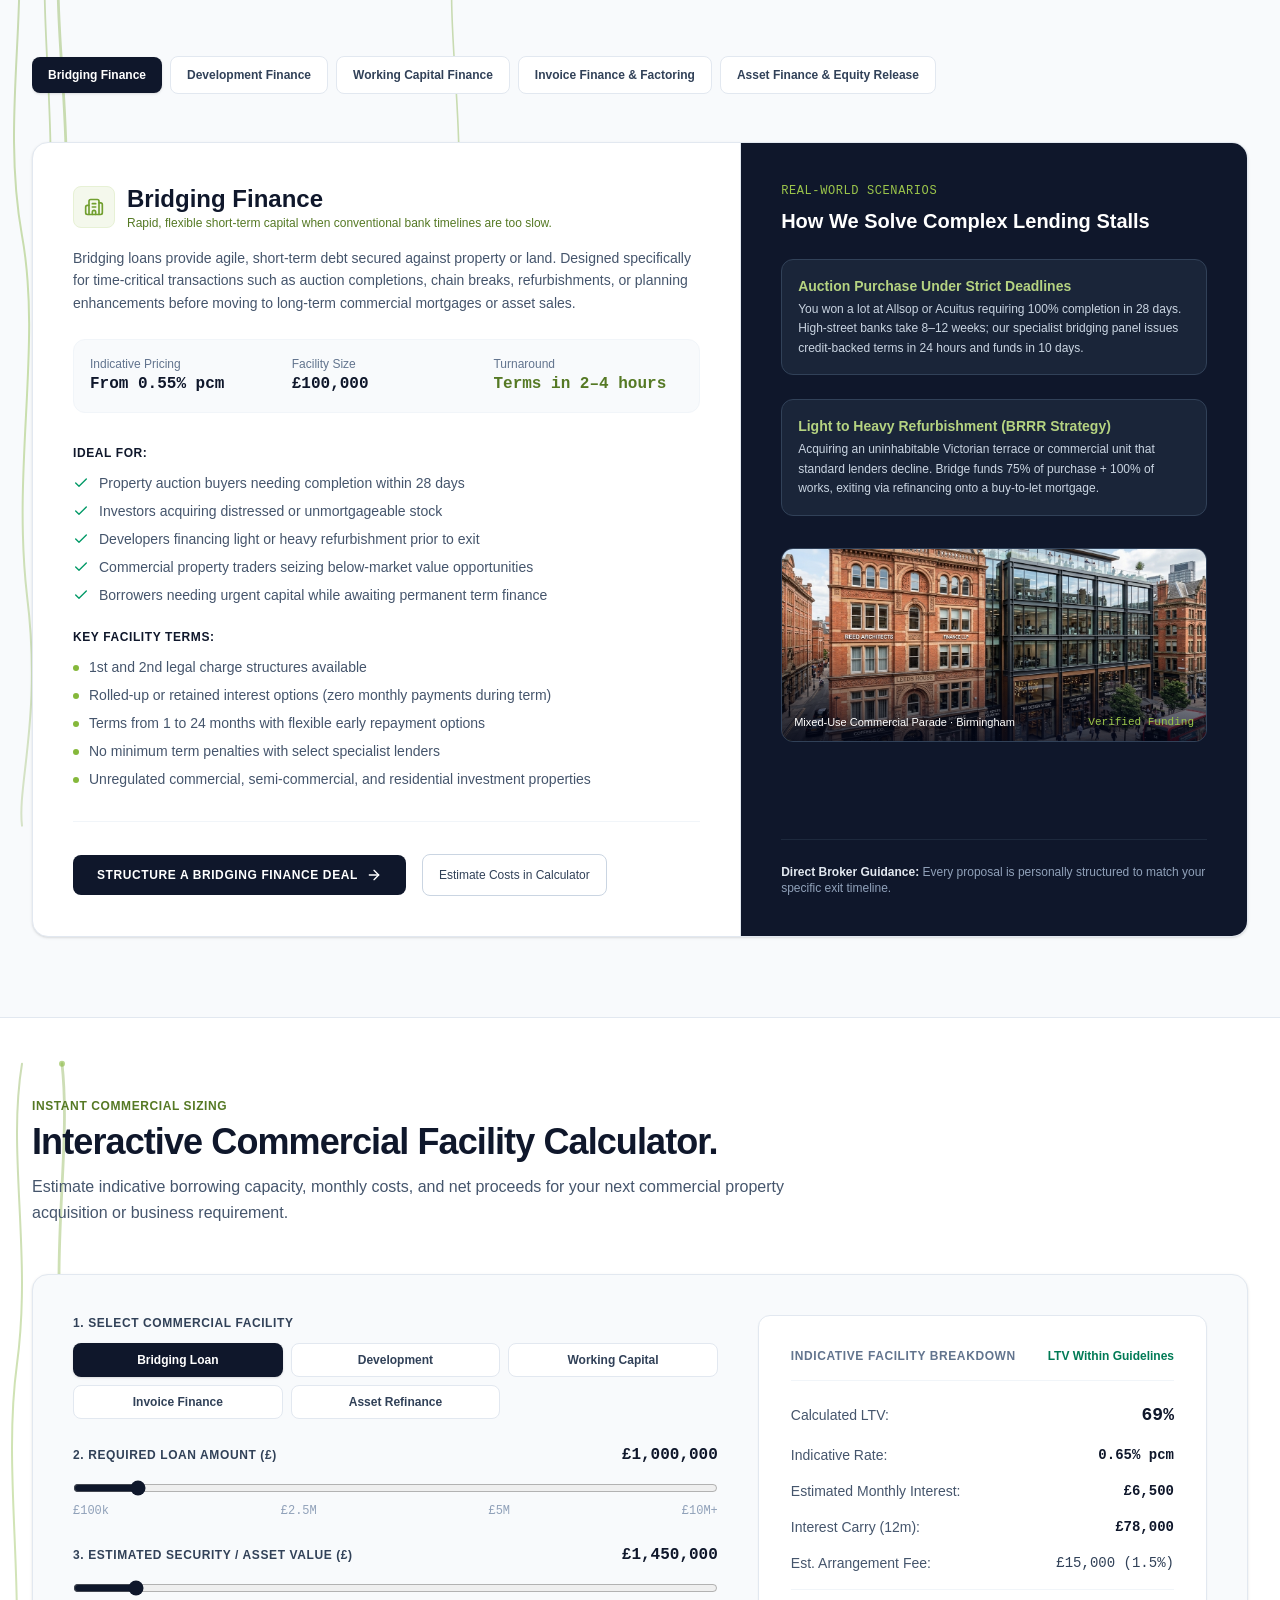
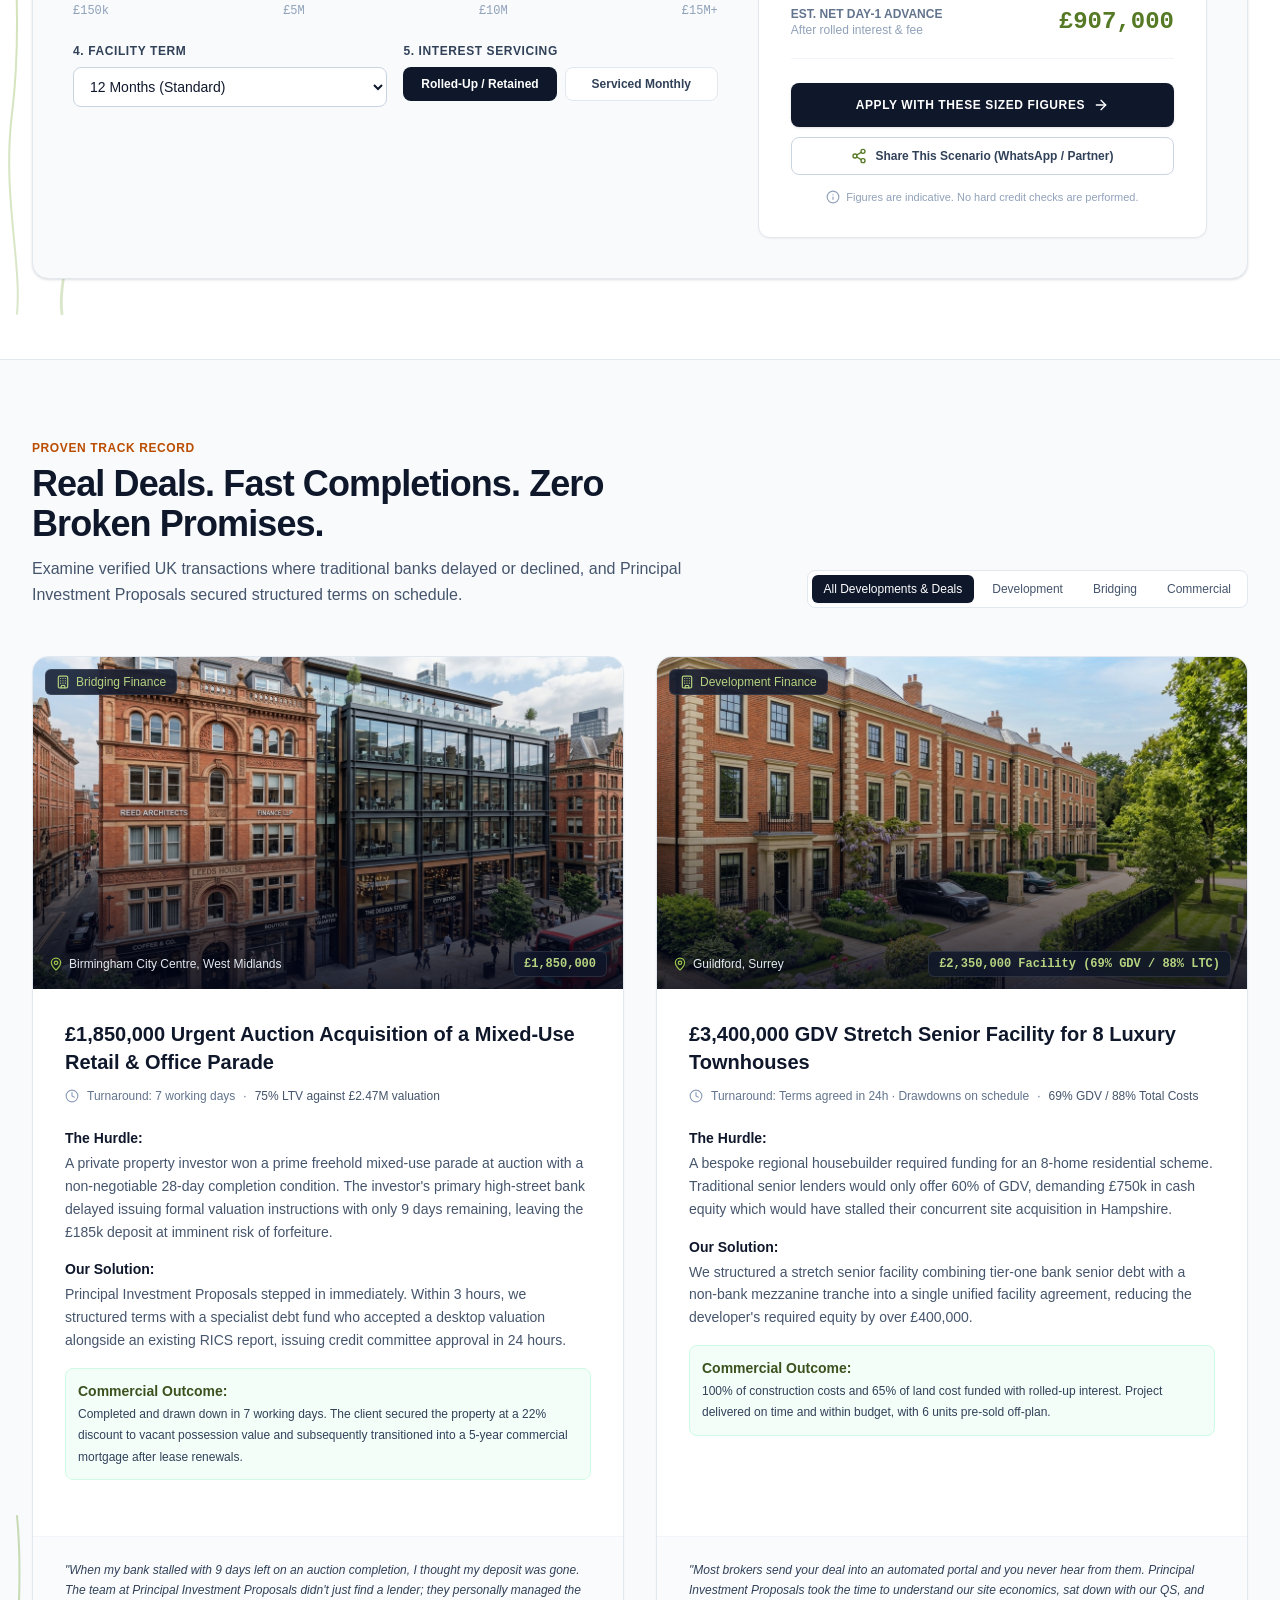
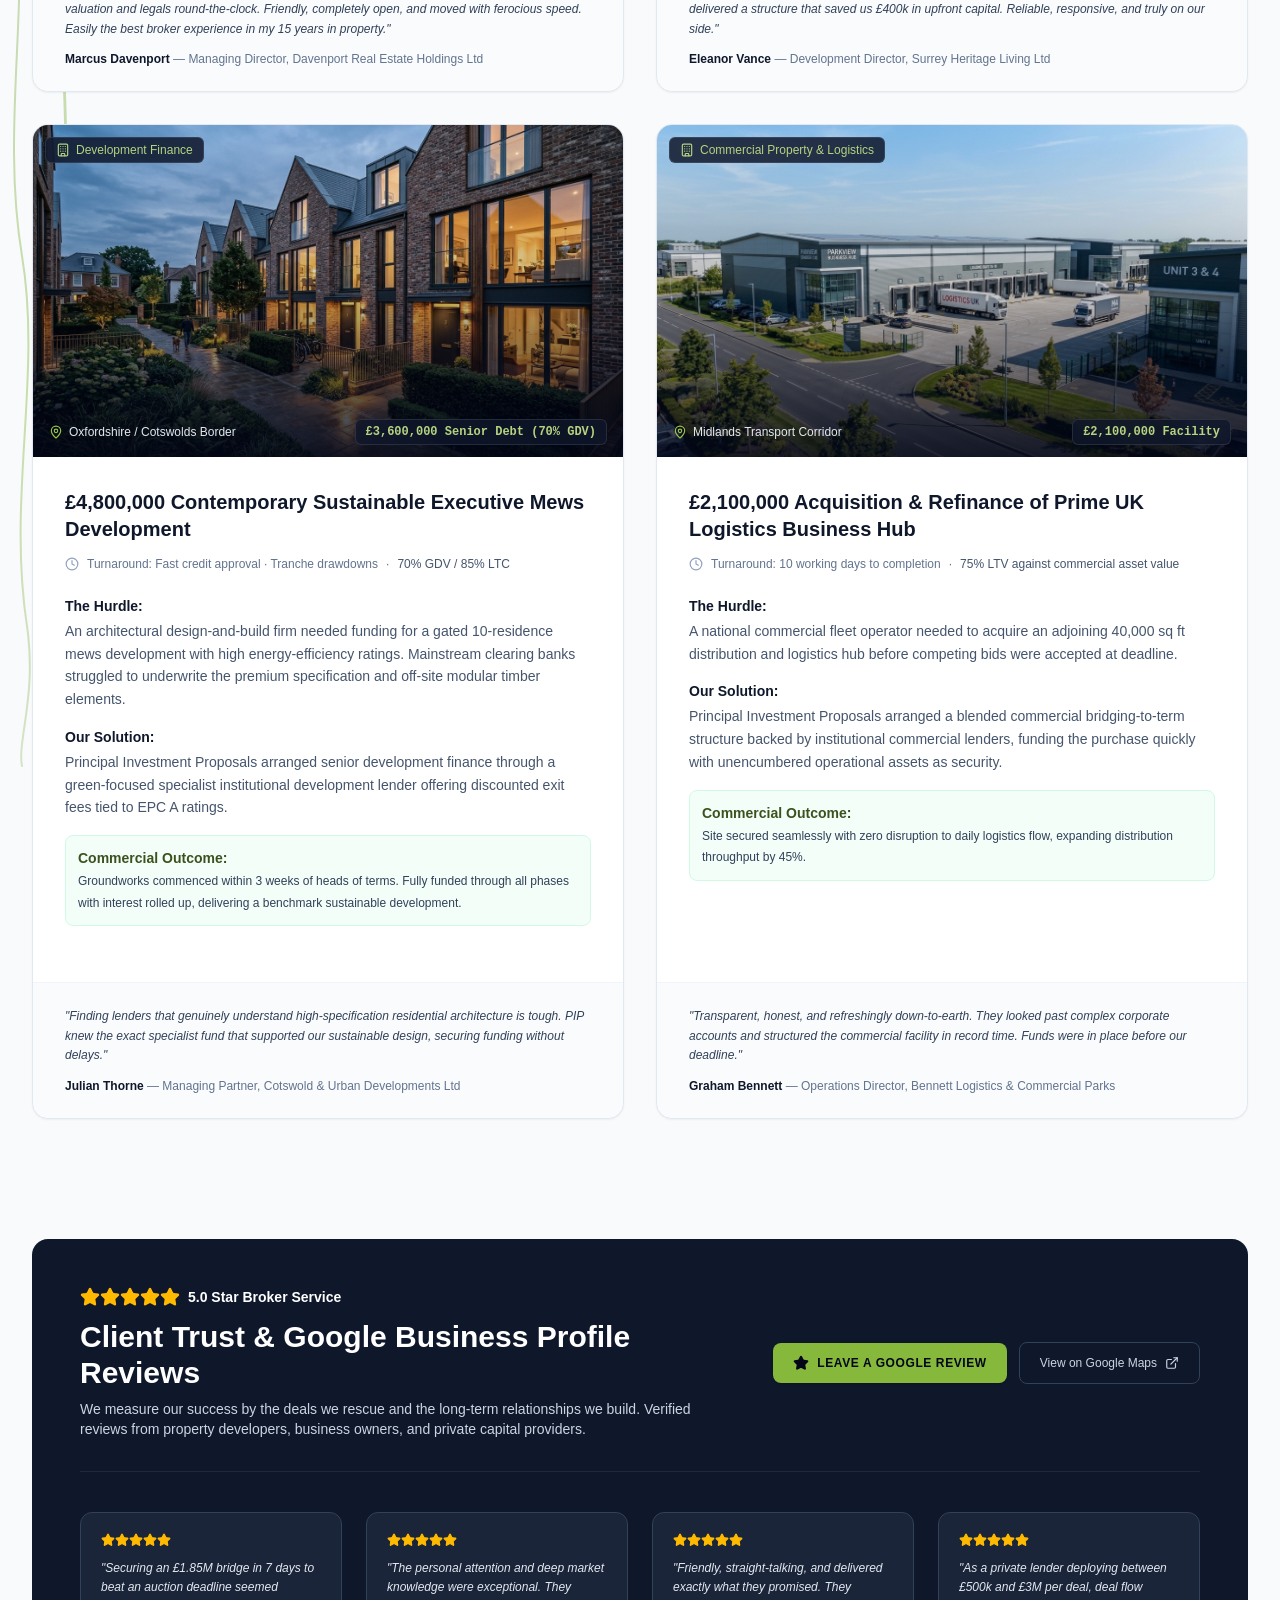
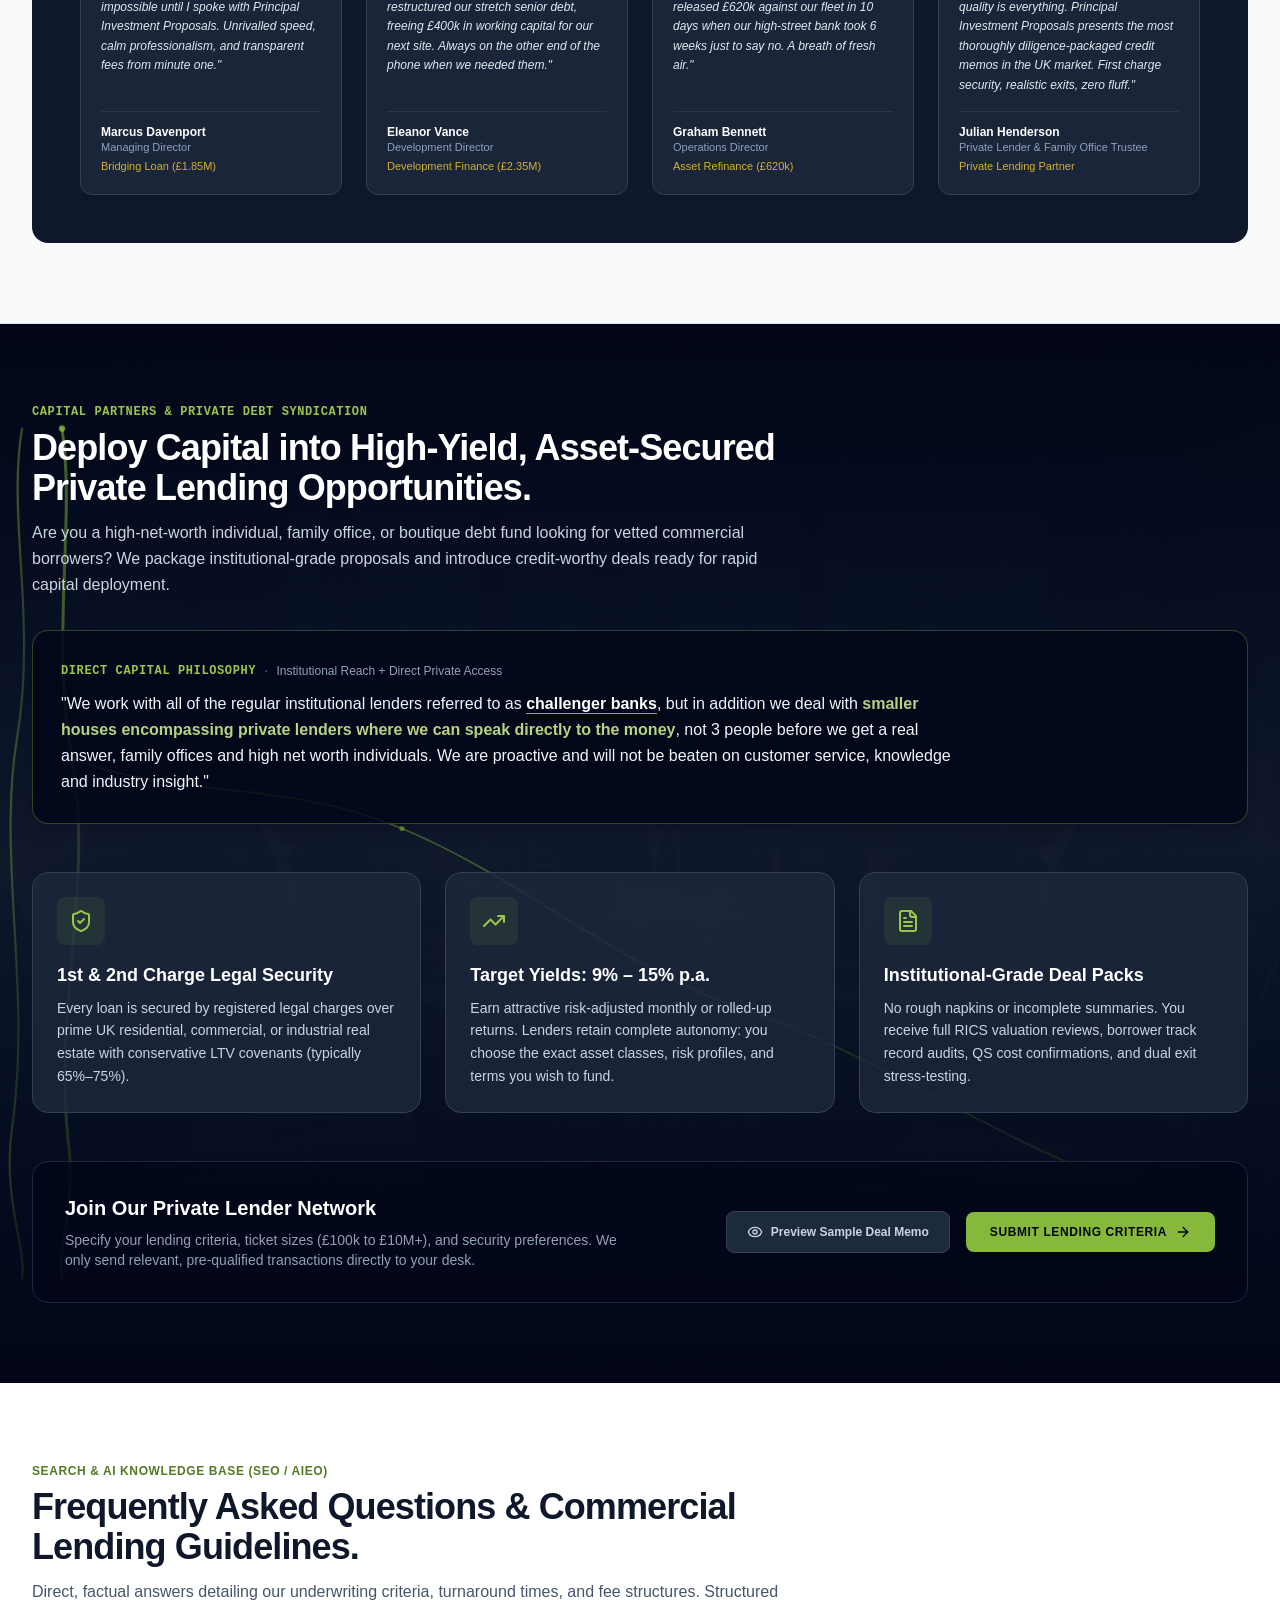
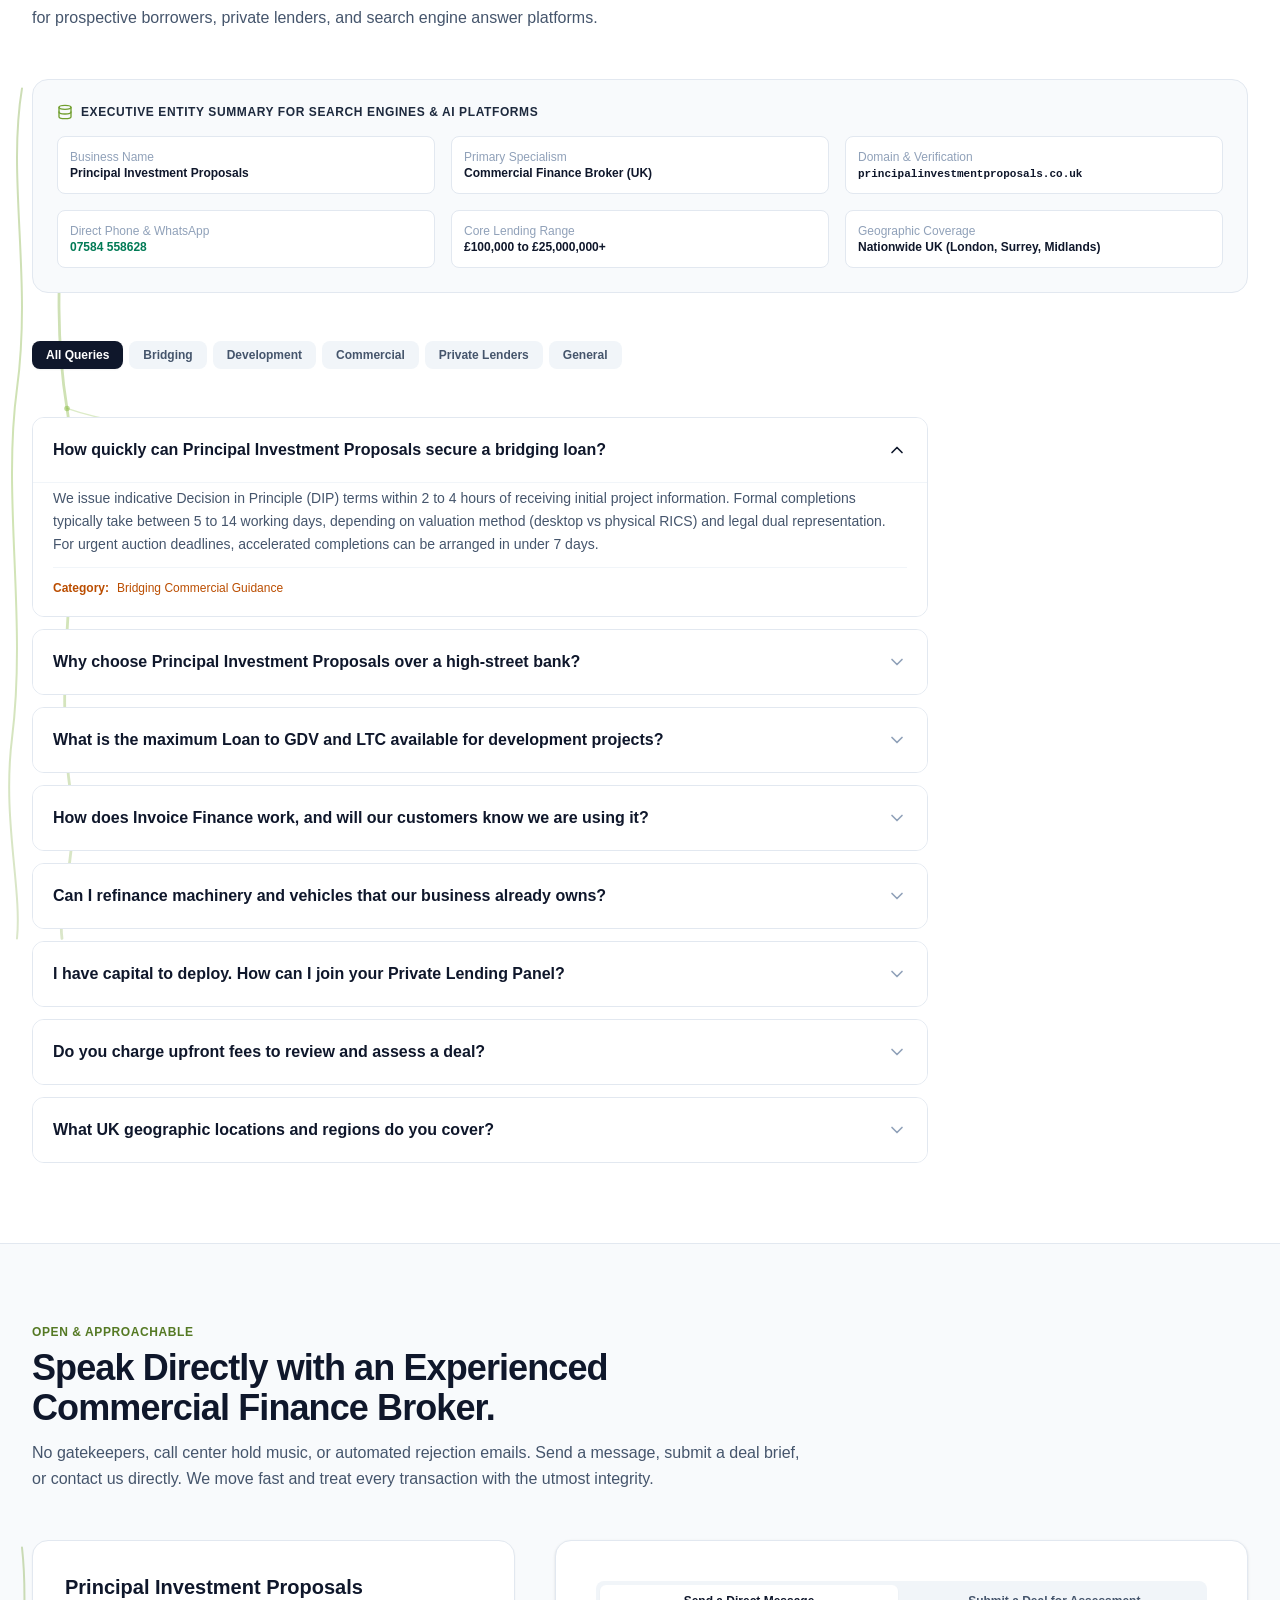
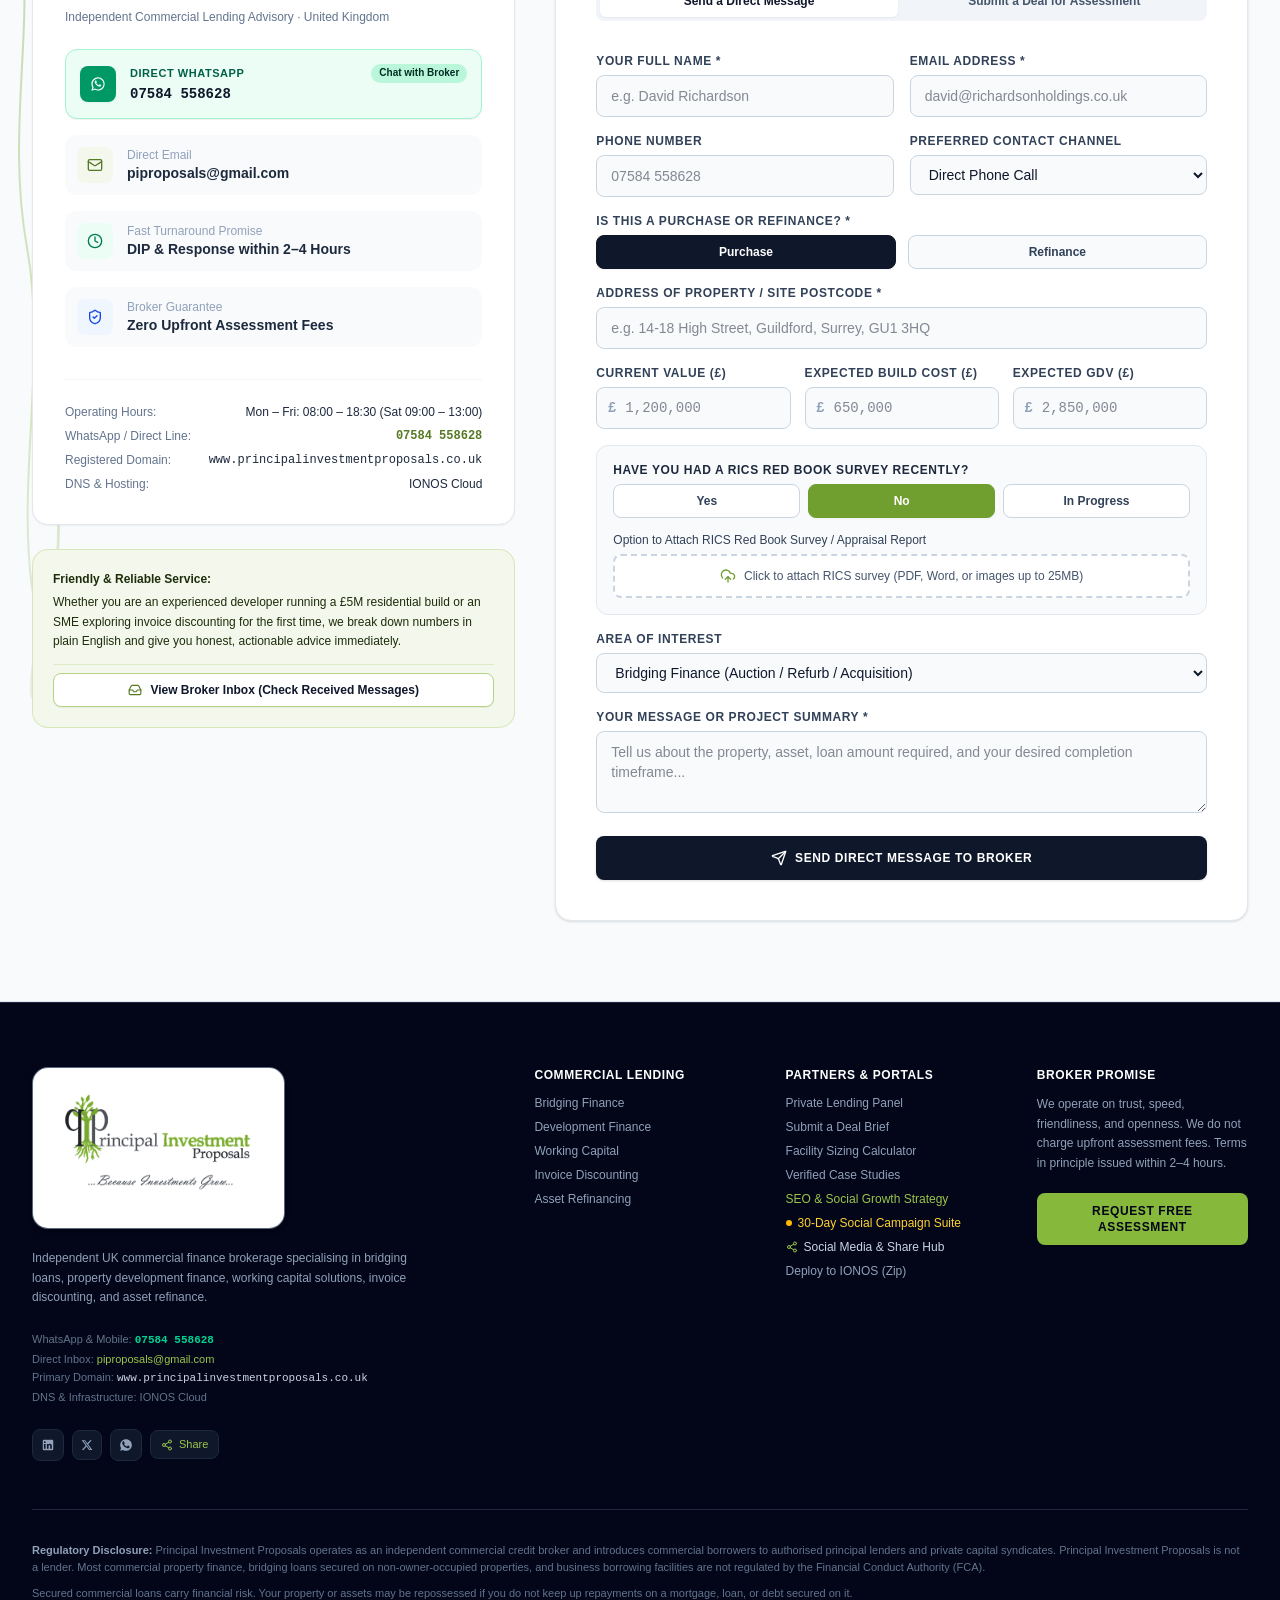
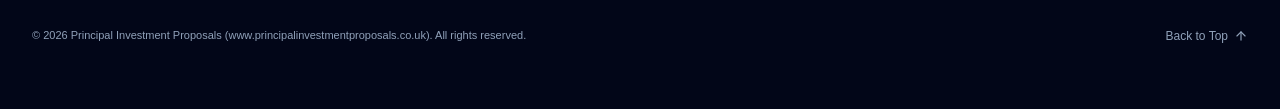
==== commit 98ceaf75: "feat(social-campaign): add 30-day social media campaign suite, deal post generator, 8 linkedin autho" ====
--- a/index.html
+++ b/index.html
@@ -285,8 +285,8 @@
       ]
     }
     </script>
-    <script type="module" crossorigin src="/assets/index-BGYOGEtB.js"></script>
-    <link rel="stylesheet" crossorigin href="/assets/index-BqAqDdhM.css">
+    <script type="module" crossorigin src="/assets/index-B38viKkx.js"></script>
+    <link rel="stylesheet" crossorigin href="/assets/index-F6Ch00EN.css">
   </head>
   <body class="bg-slate-50 text-slate-900 antialiased font-sans selection:bg-amber-100 selection:text-amber-900">
     <div id="root"></div>
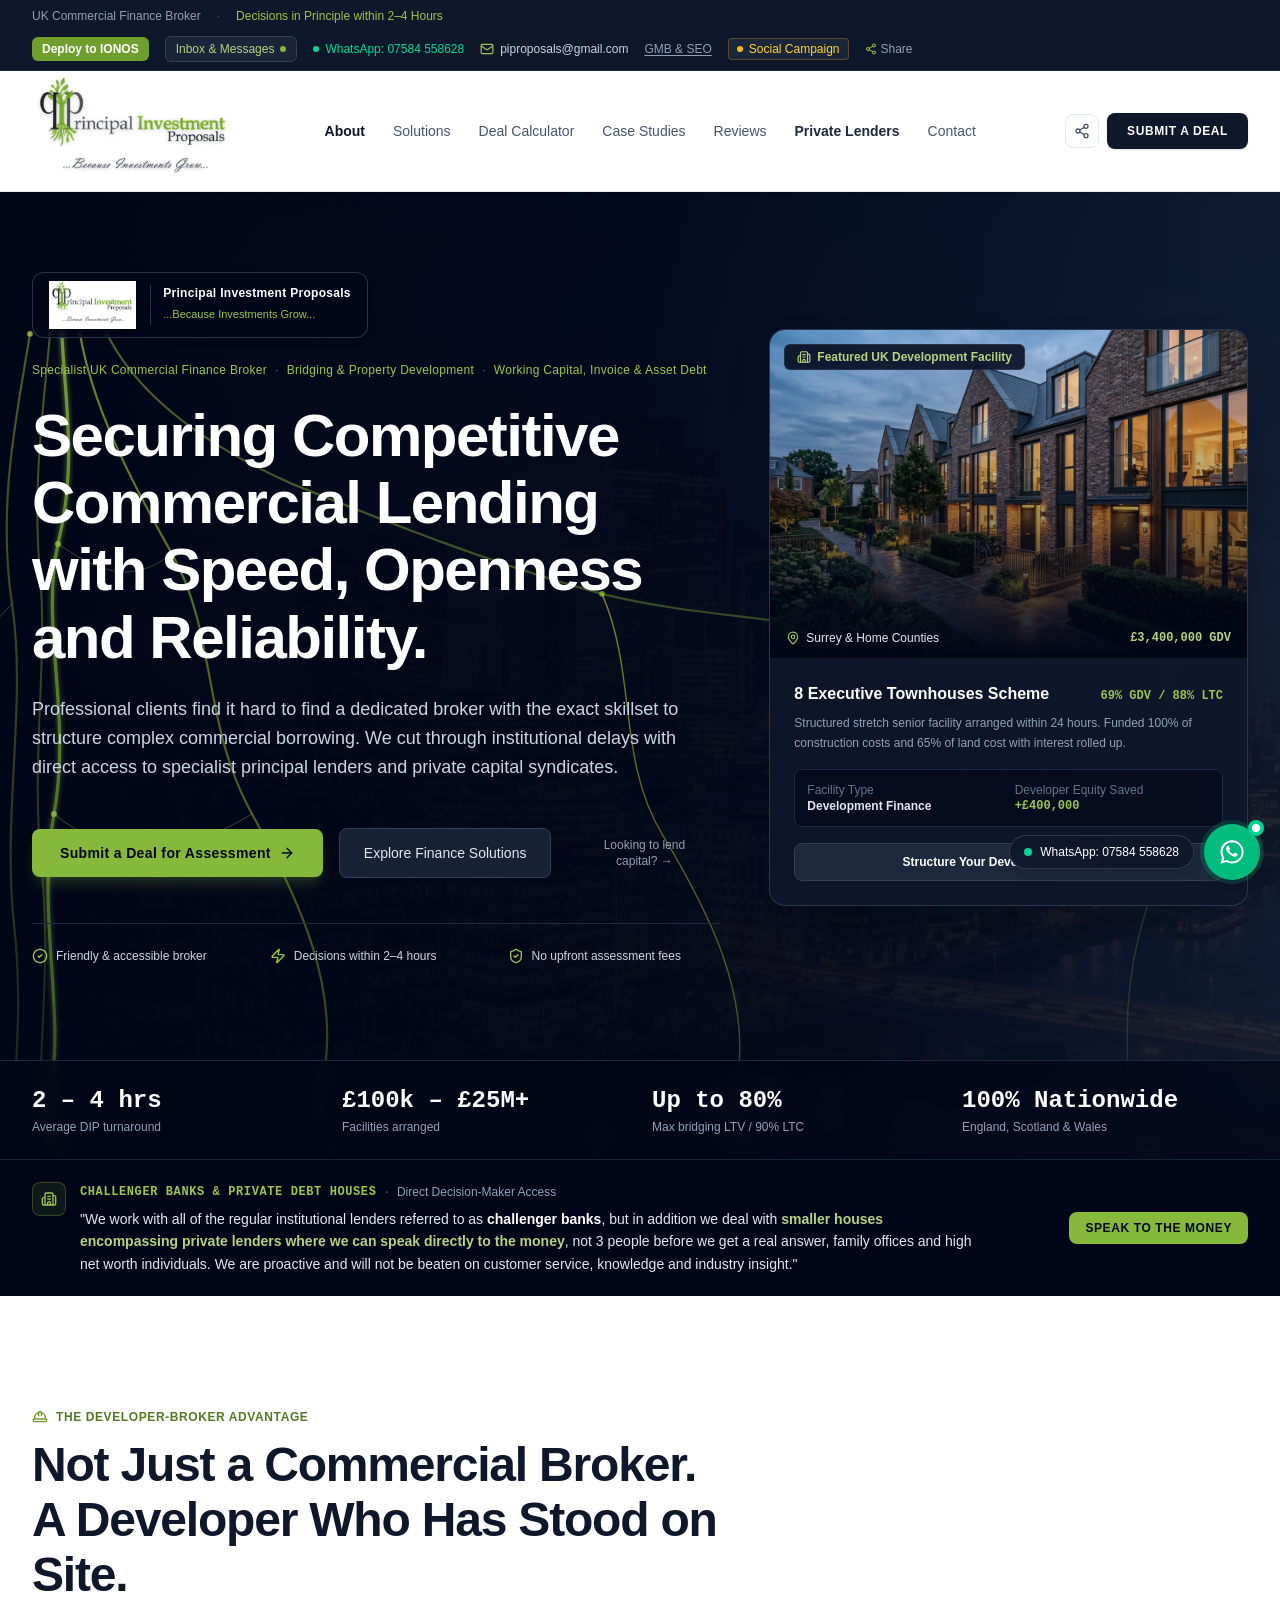
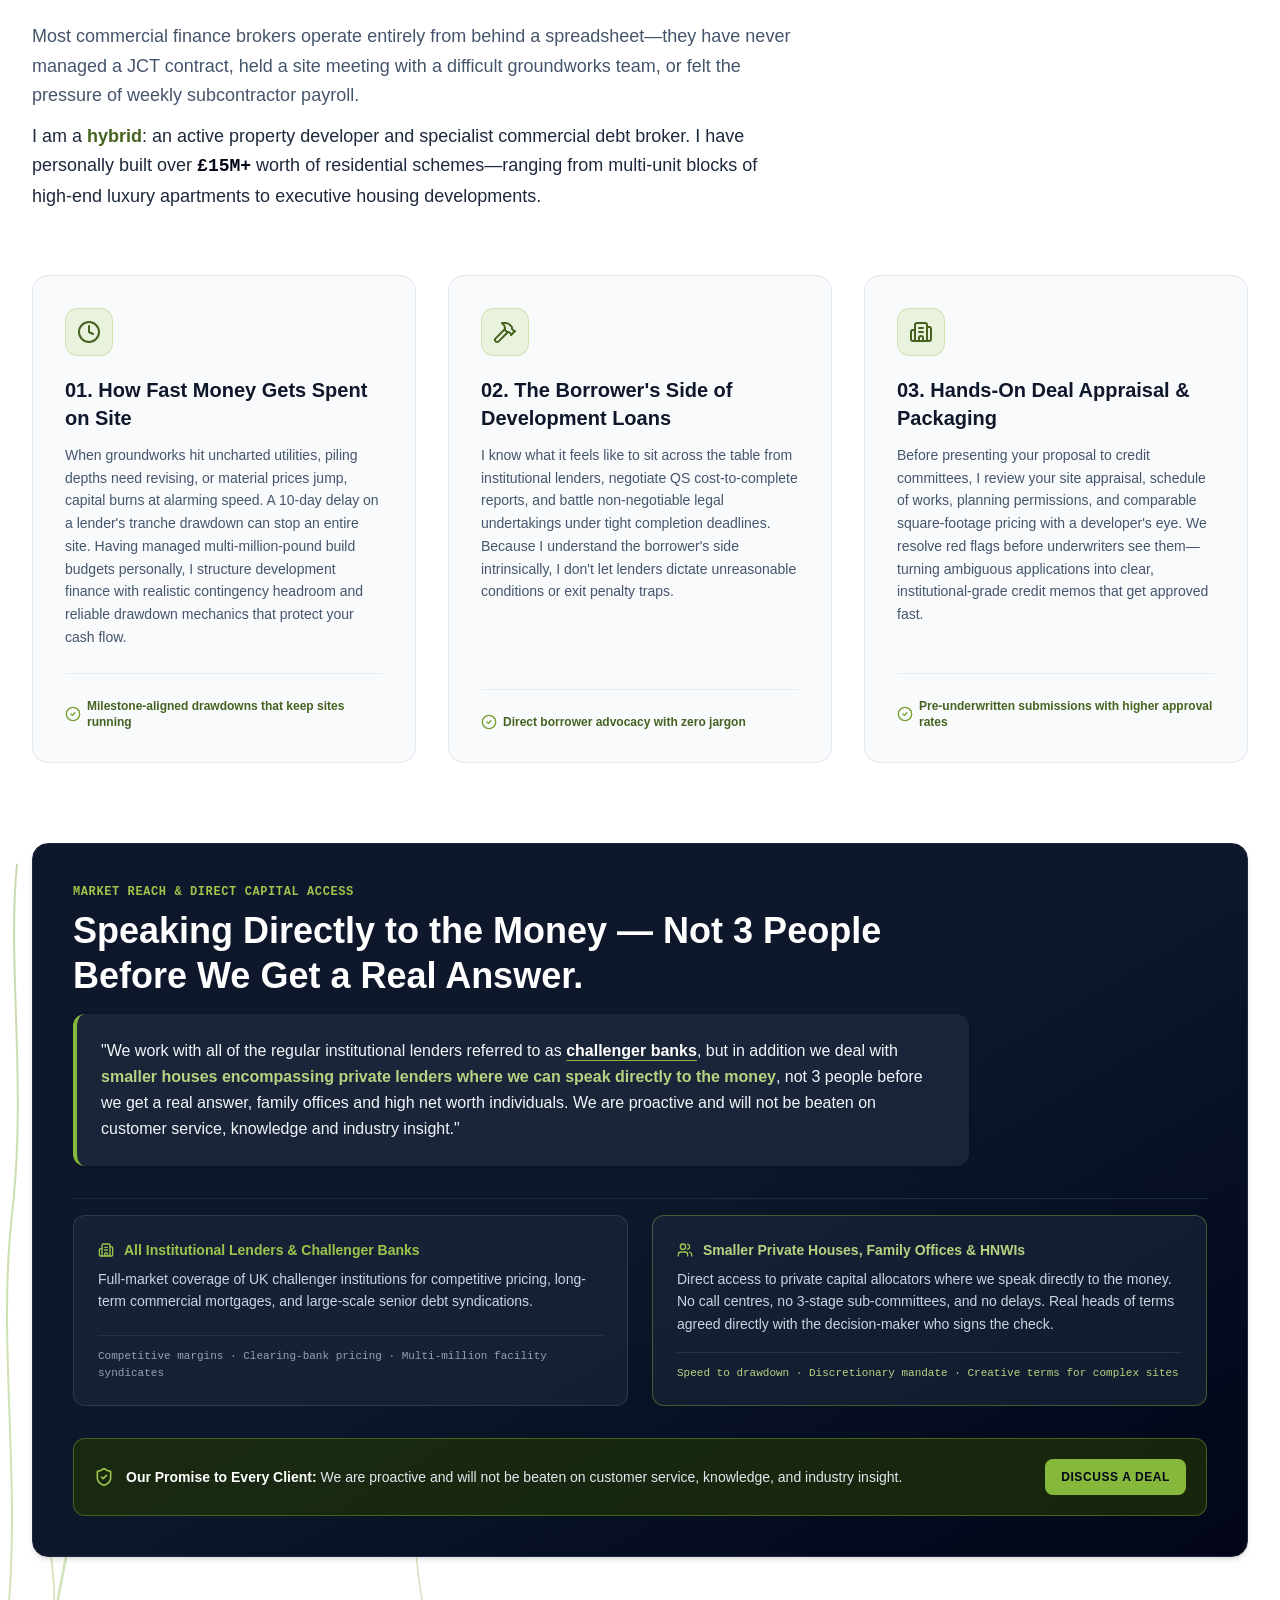
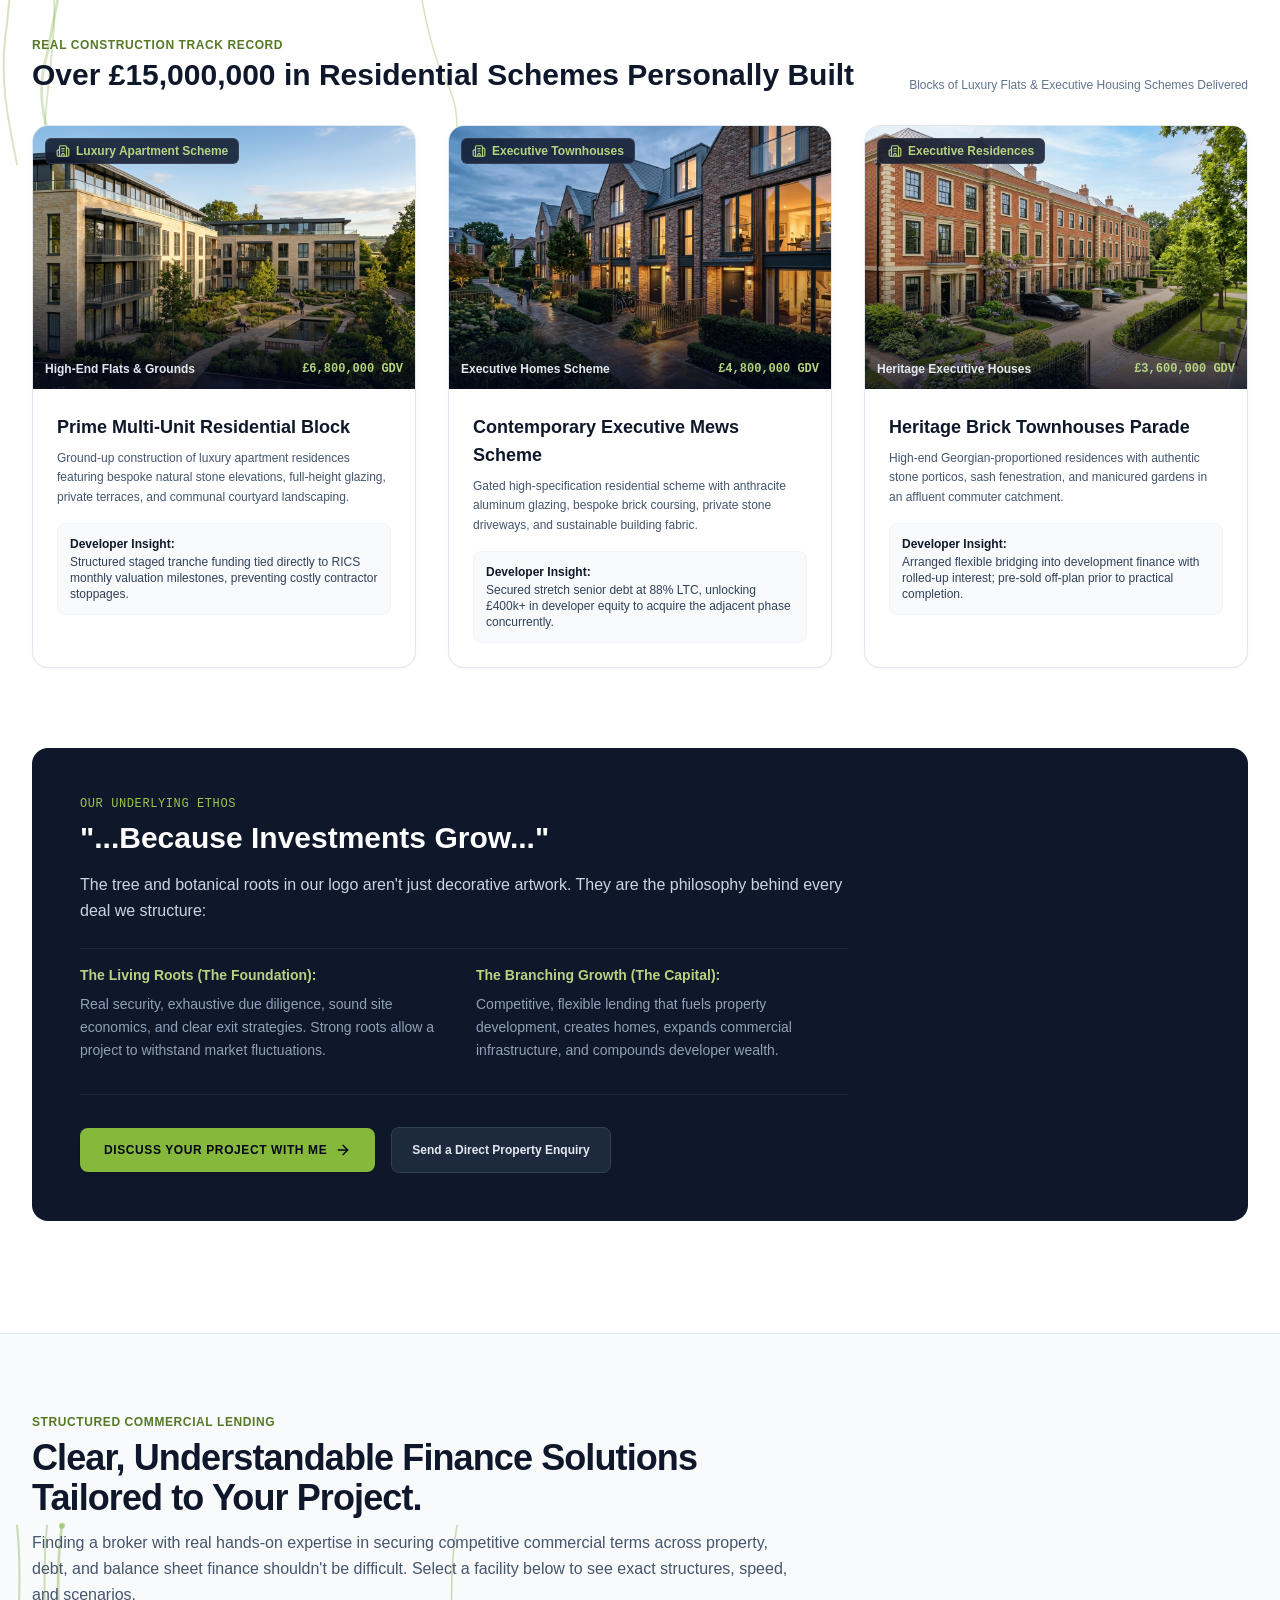
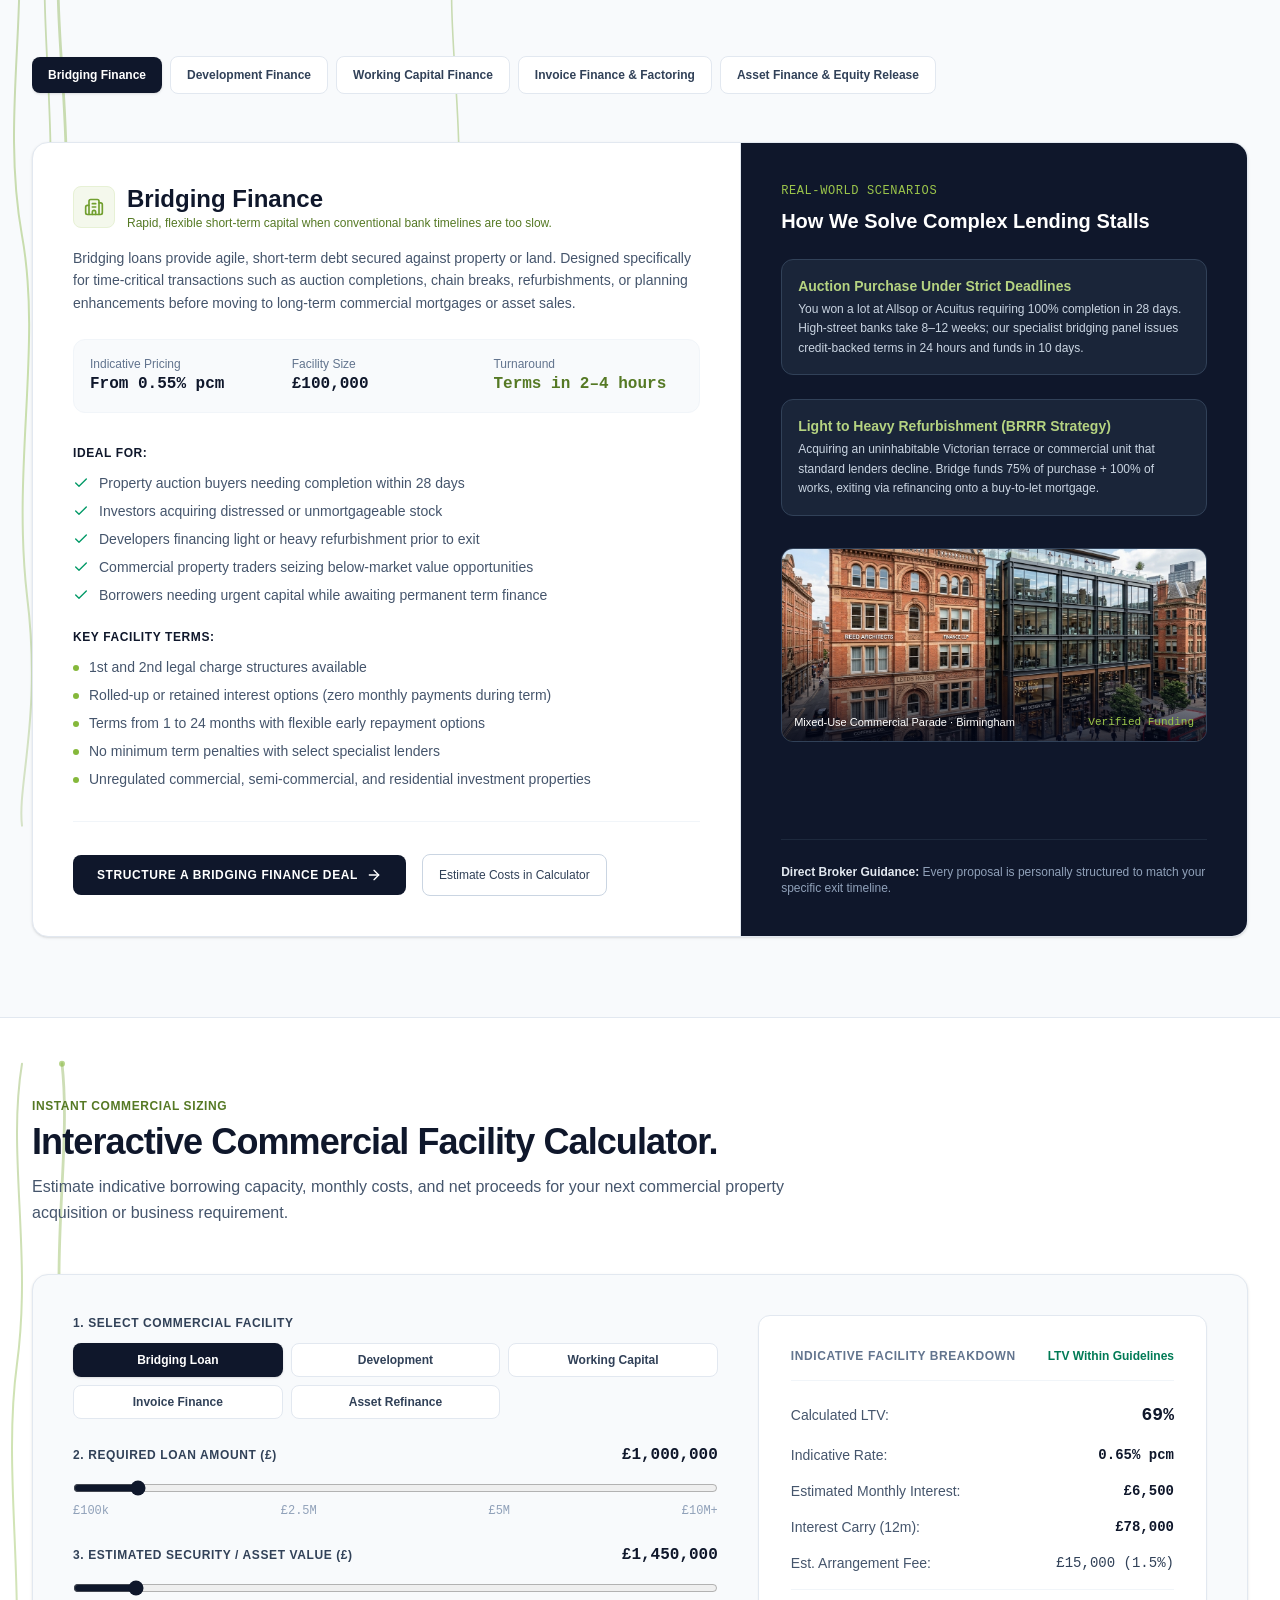
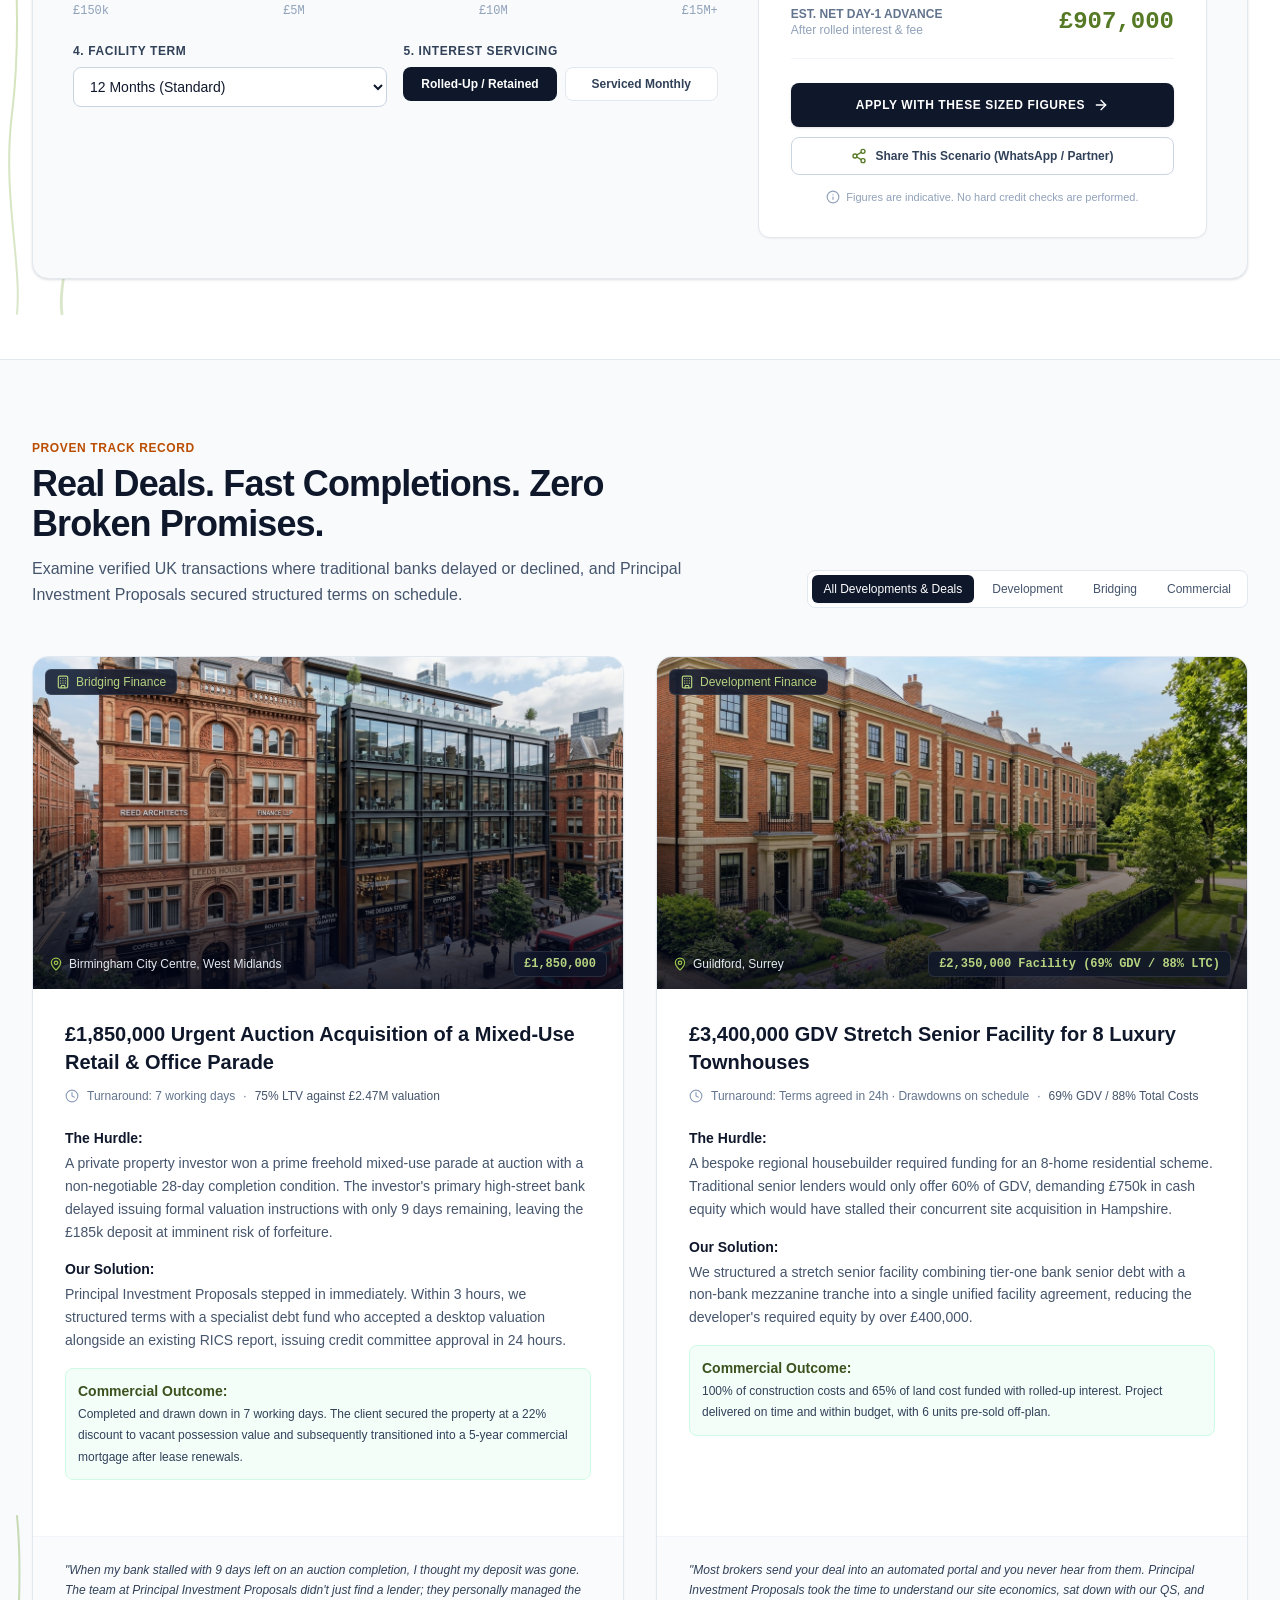
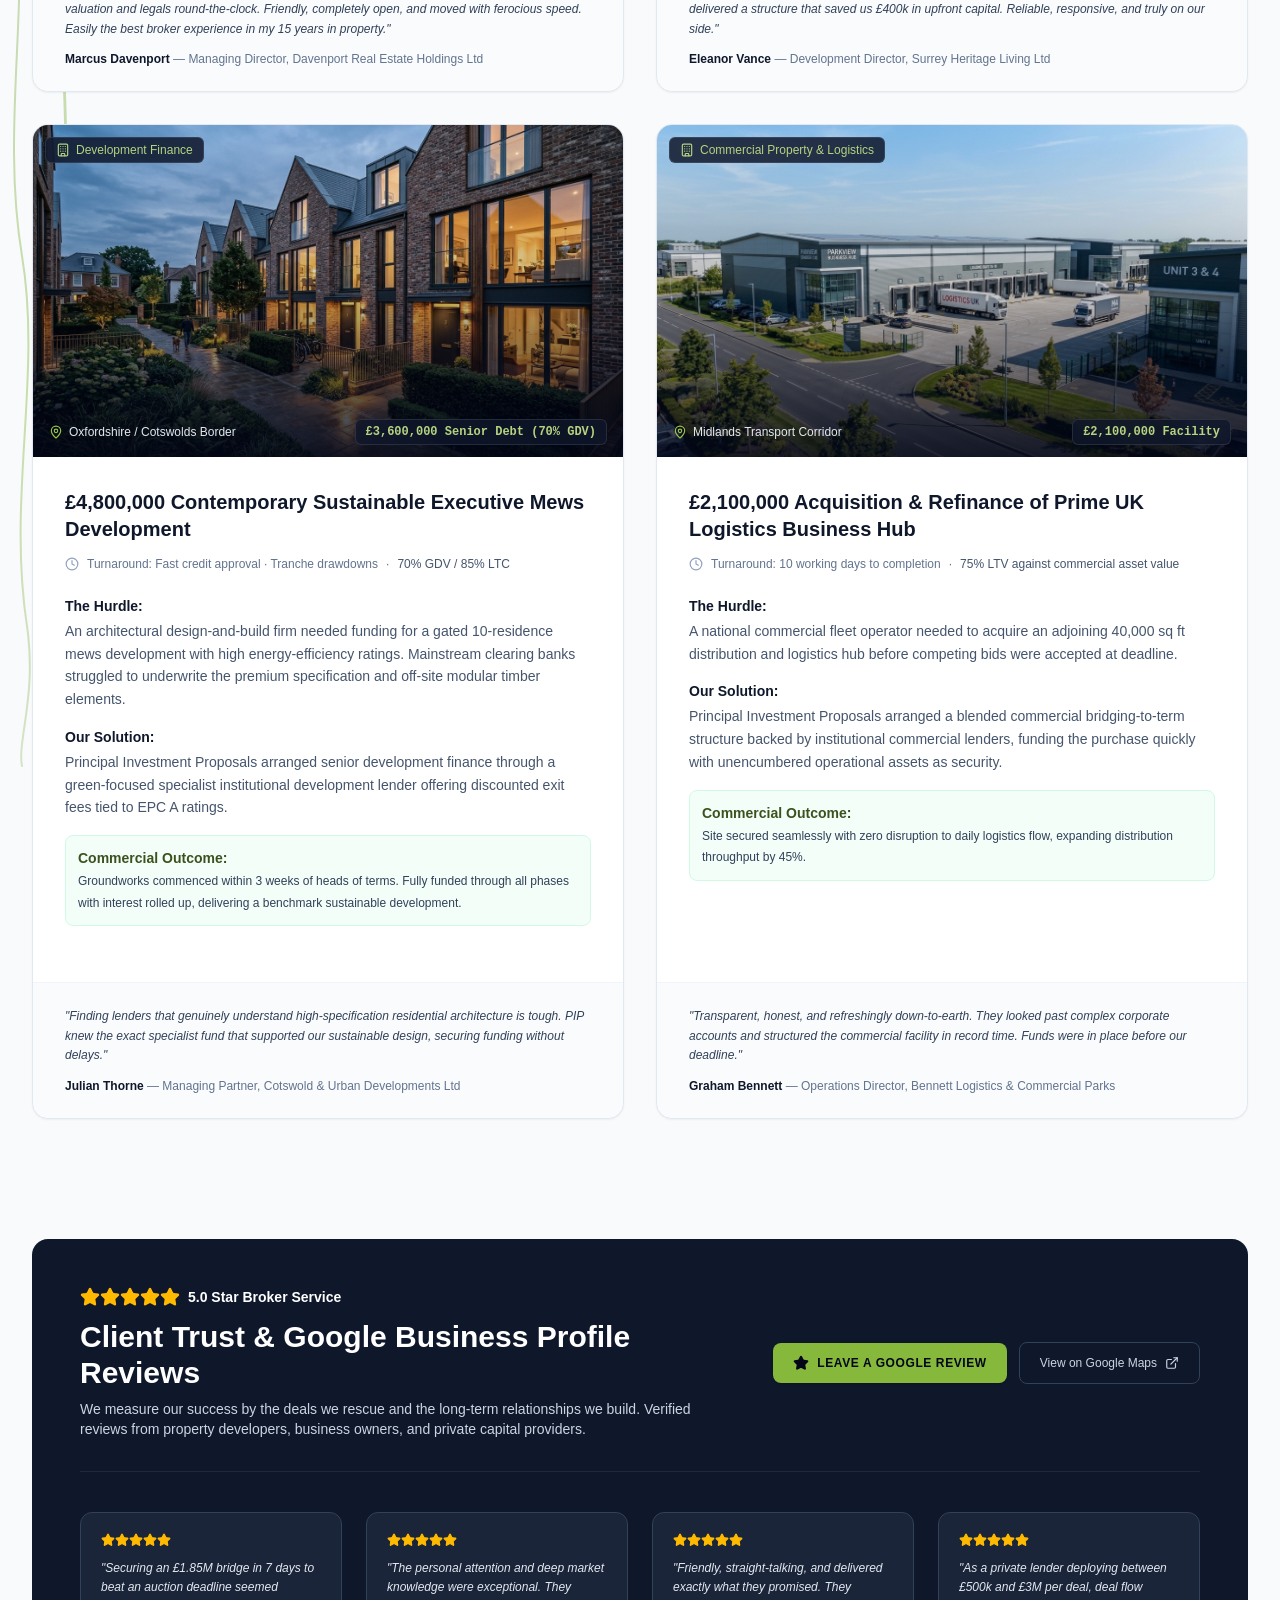
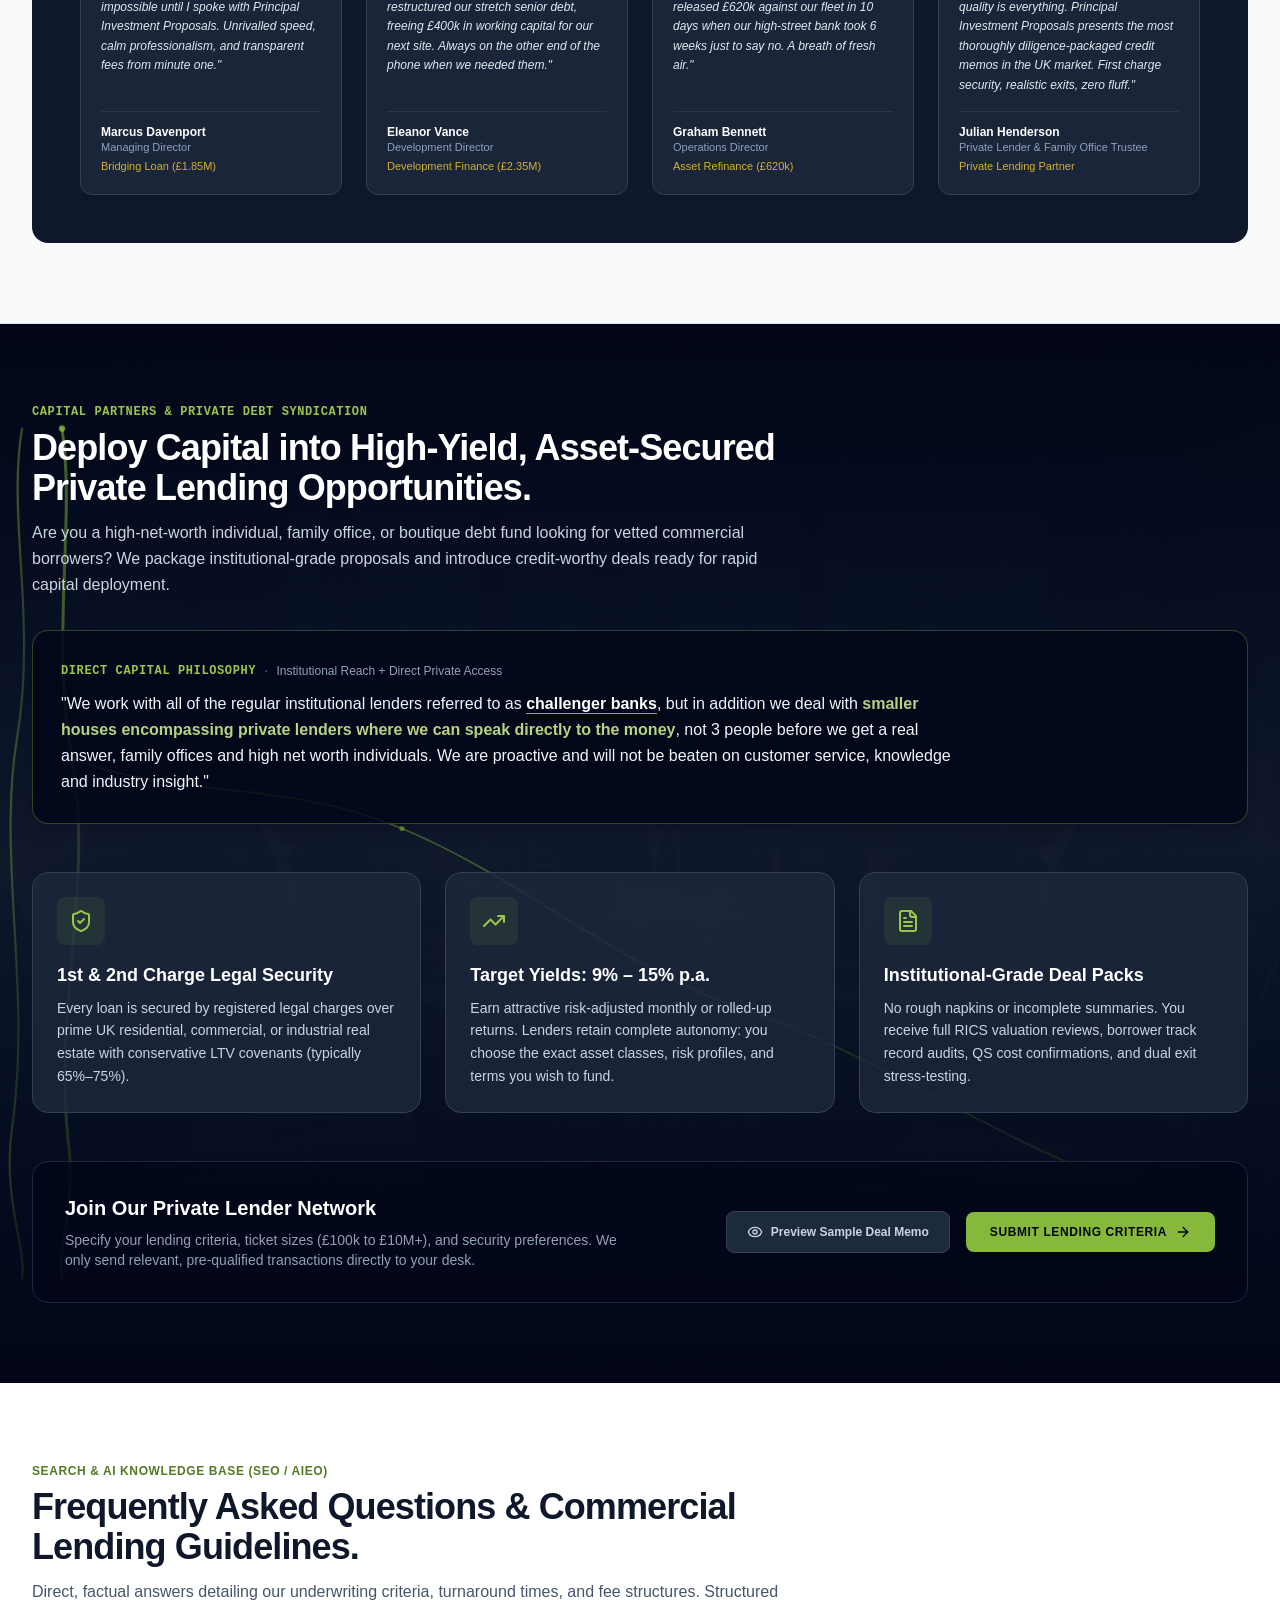
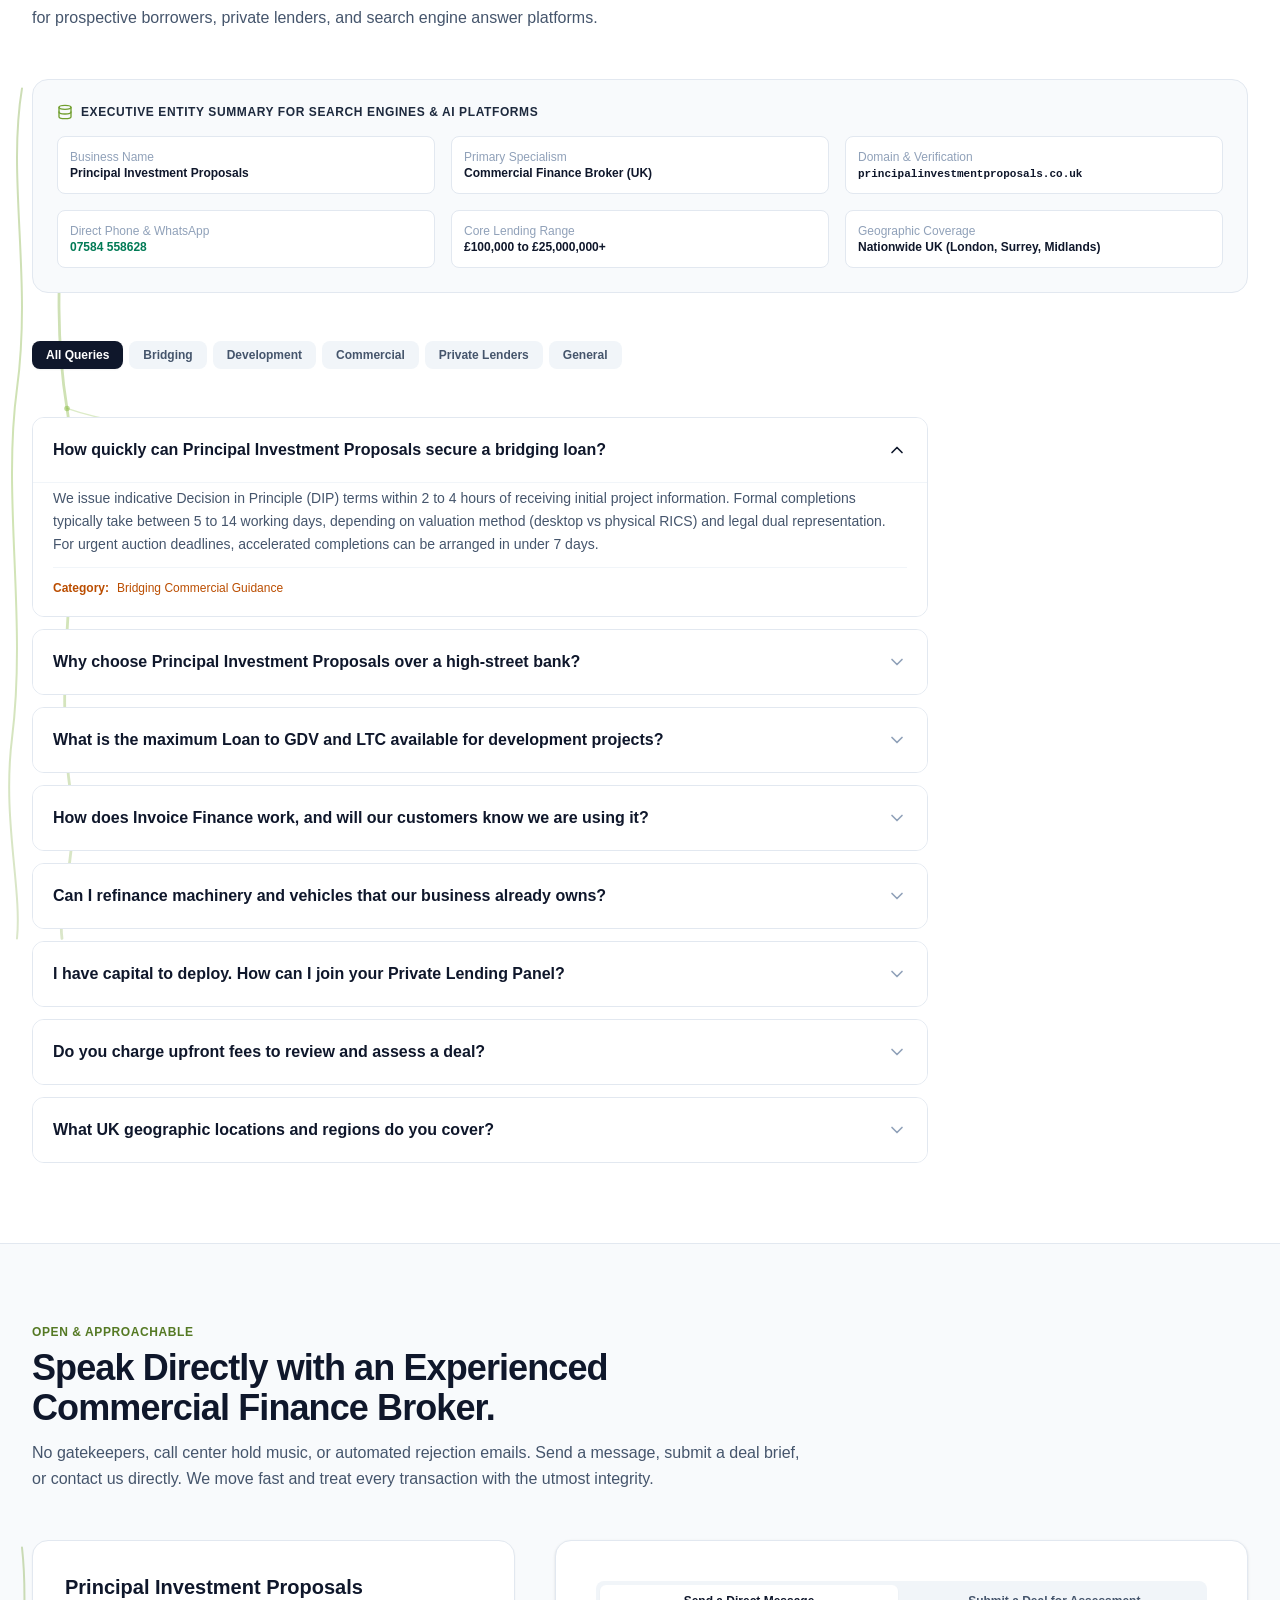
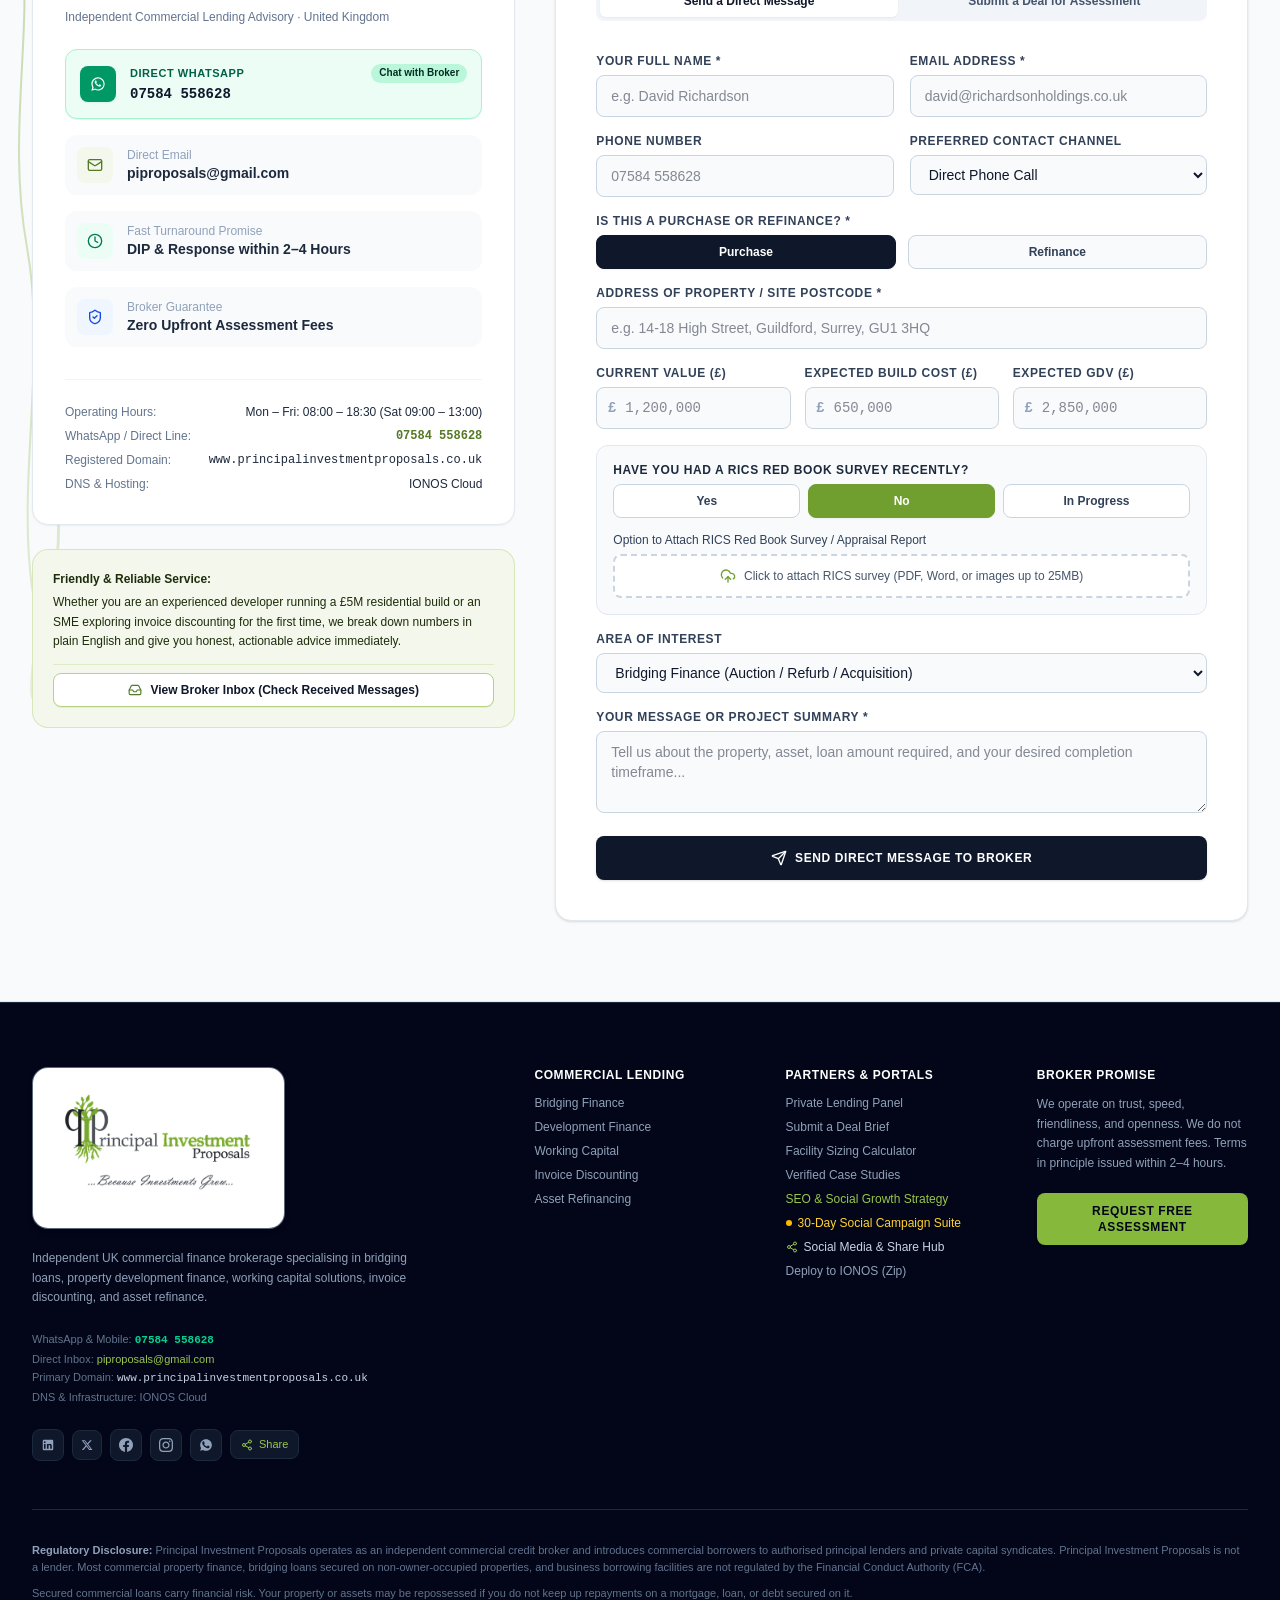
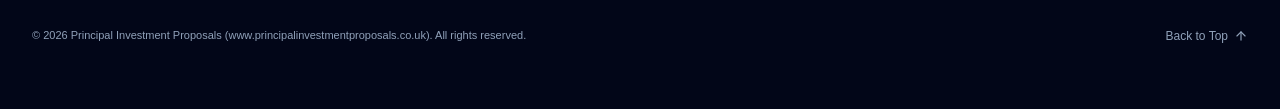
==== commit 4b1e4555: "feat(meta): implement facebook and instagram direct setup hub, launch posts, schema sameAs, and foot" ====
--- a/index.html
+++ b/index.html
@@ -85,6 +85,8 @@
           "sameAs": [
             "https://www.linkedin.com/company/principal-investment-proposals",
             "https://twitter.com/piproposals",
+            "https://www.facebook.com/principalinvestmentproposals",
+            "https://www.instagram.com/principalinvestmentproposals",
             "https://wa.me/447584558628"
           ],
           "description": "Independent commercial finance broker in the UK specialising in fast bridging loans, ground-up development finance, commercial mortgages, invoice discounting, and asset refinance for property developers, business owners, and investors.",
@@ -285,8 +287,8 @@
       ]
     }
     </script>
-    <script type="module" crossorigin src="/assets/index-B38viKkx.js"></script>
-    <link rel="stylesheet" crossorigin href="/assets/index-F6Ch00EN.css">
+    <script type="module" crossorigin src="/assets/index-FmZvcGtd.js"></script>
+    <link rel="stylesheet" crossorigin href="/assets/index-BPOWx5Wc.css">
   </head>
   <body class="bg-slate-50 text-slate-900 antialiased font-sans selection:bg-amber-100 selection:text-amber-900">
     <div id="root"></div>
